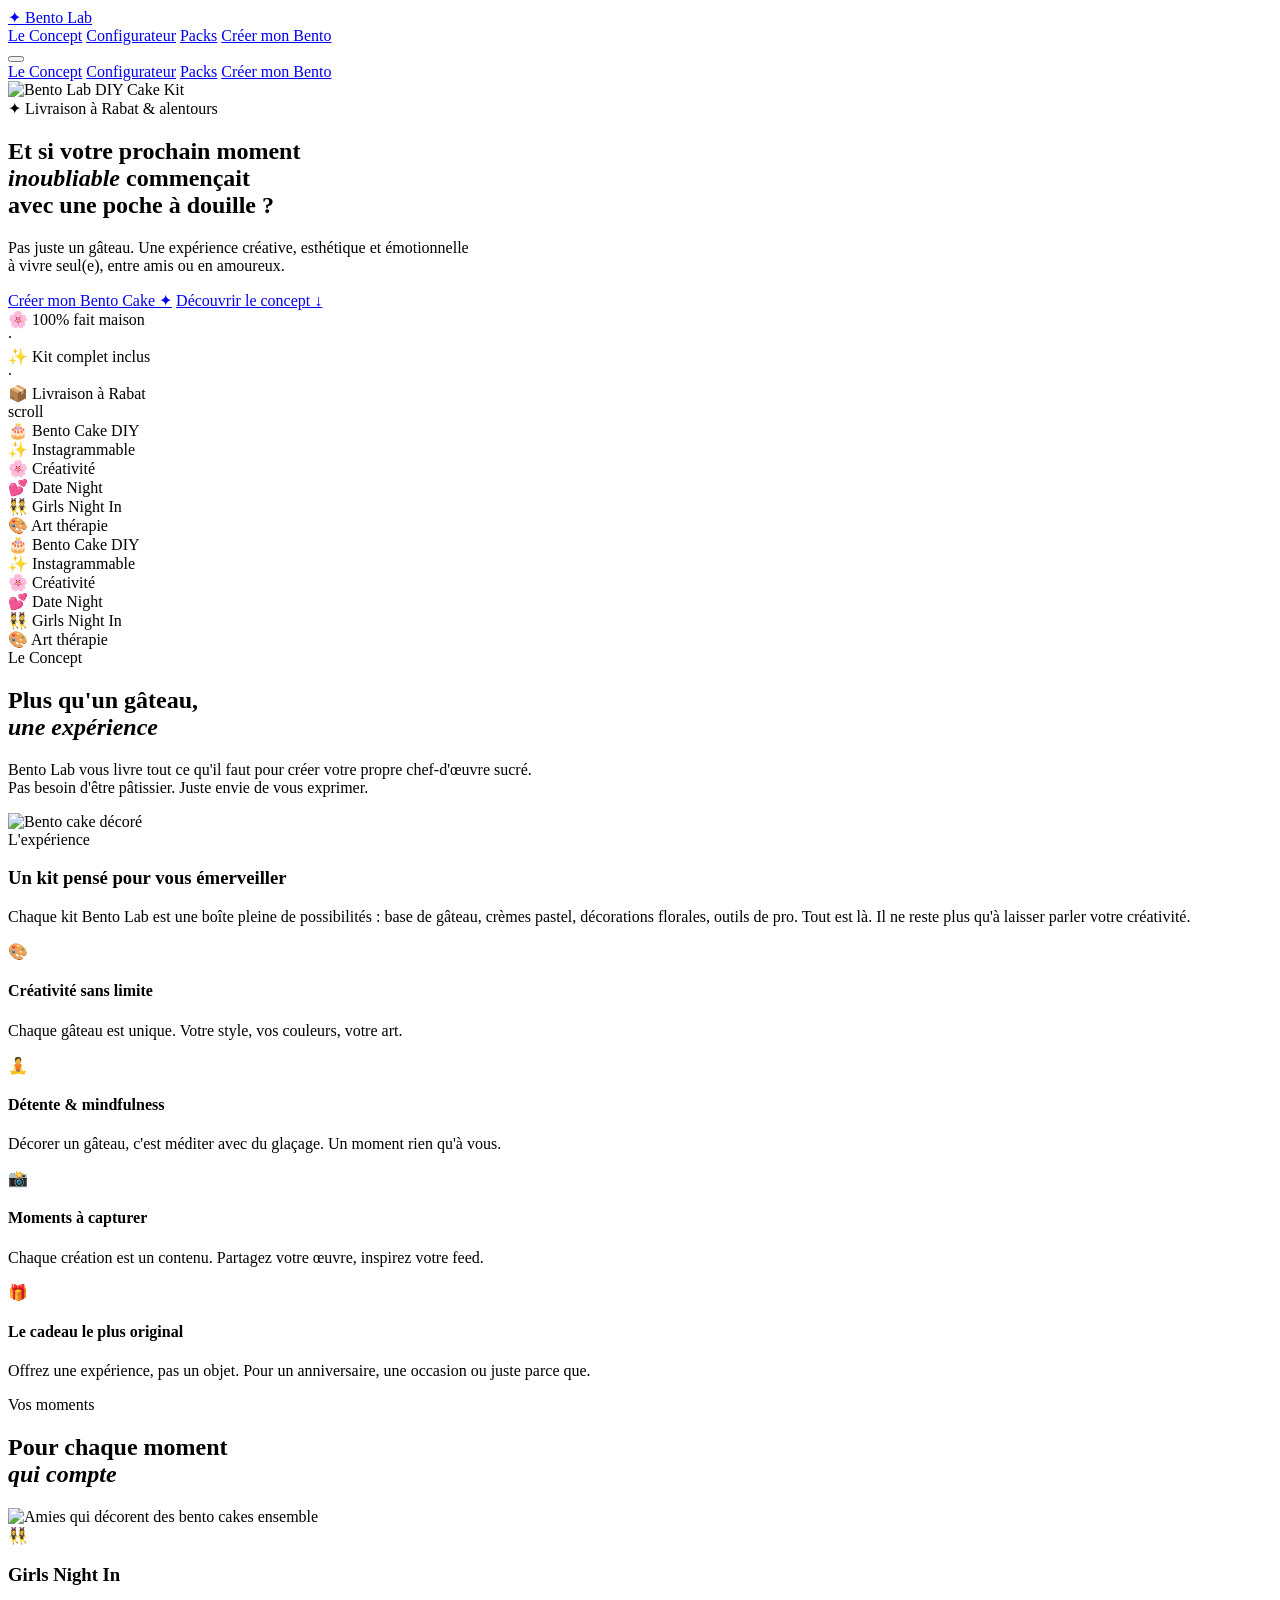
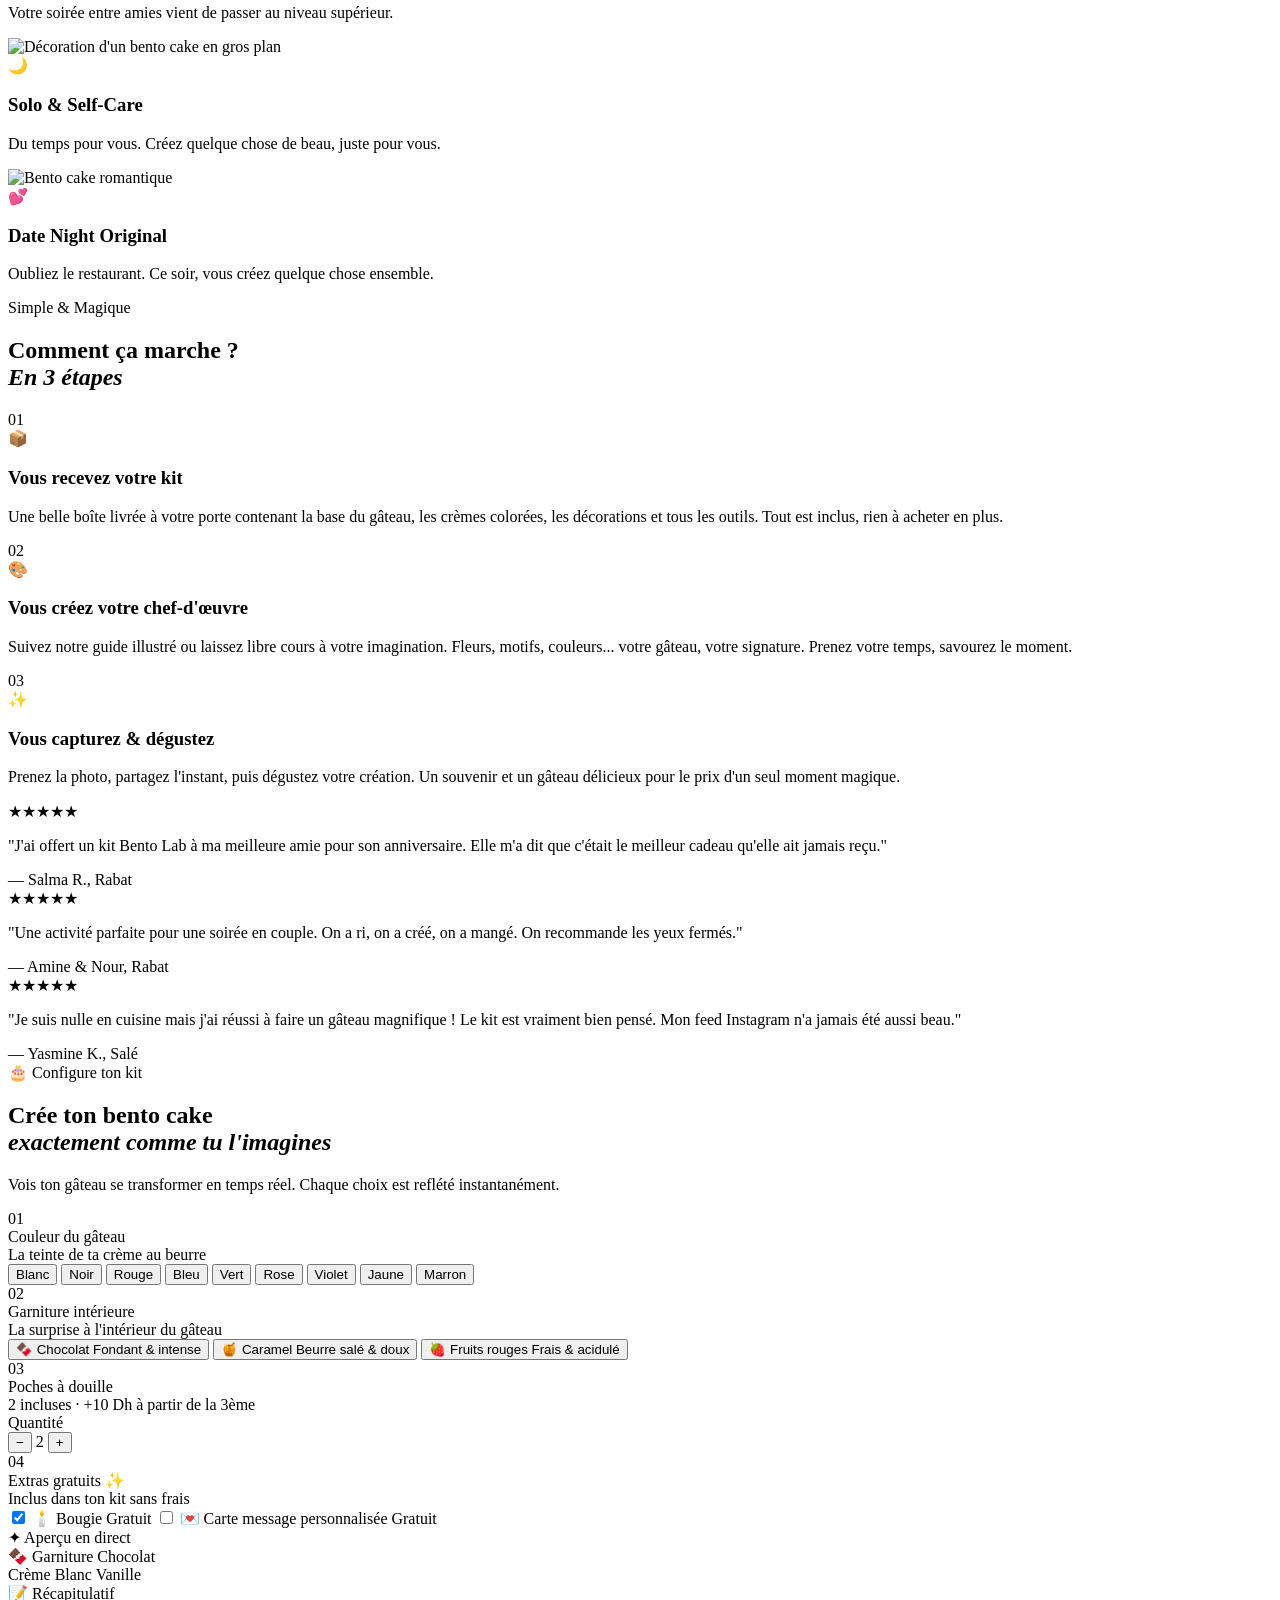
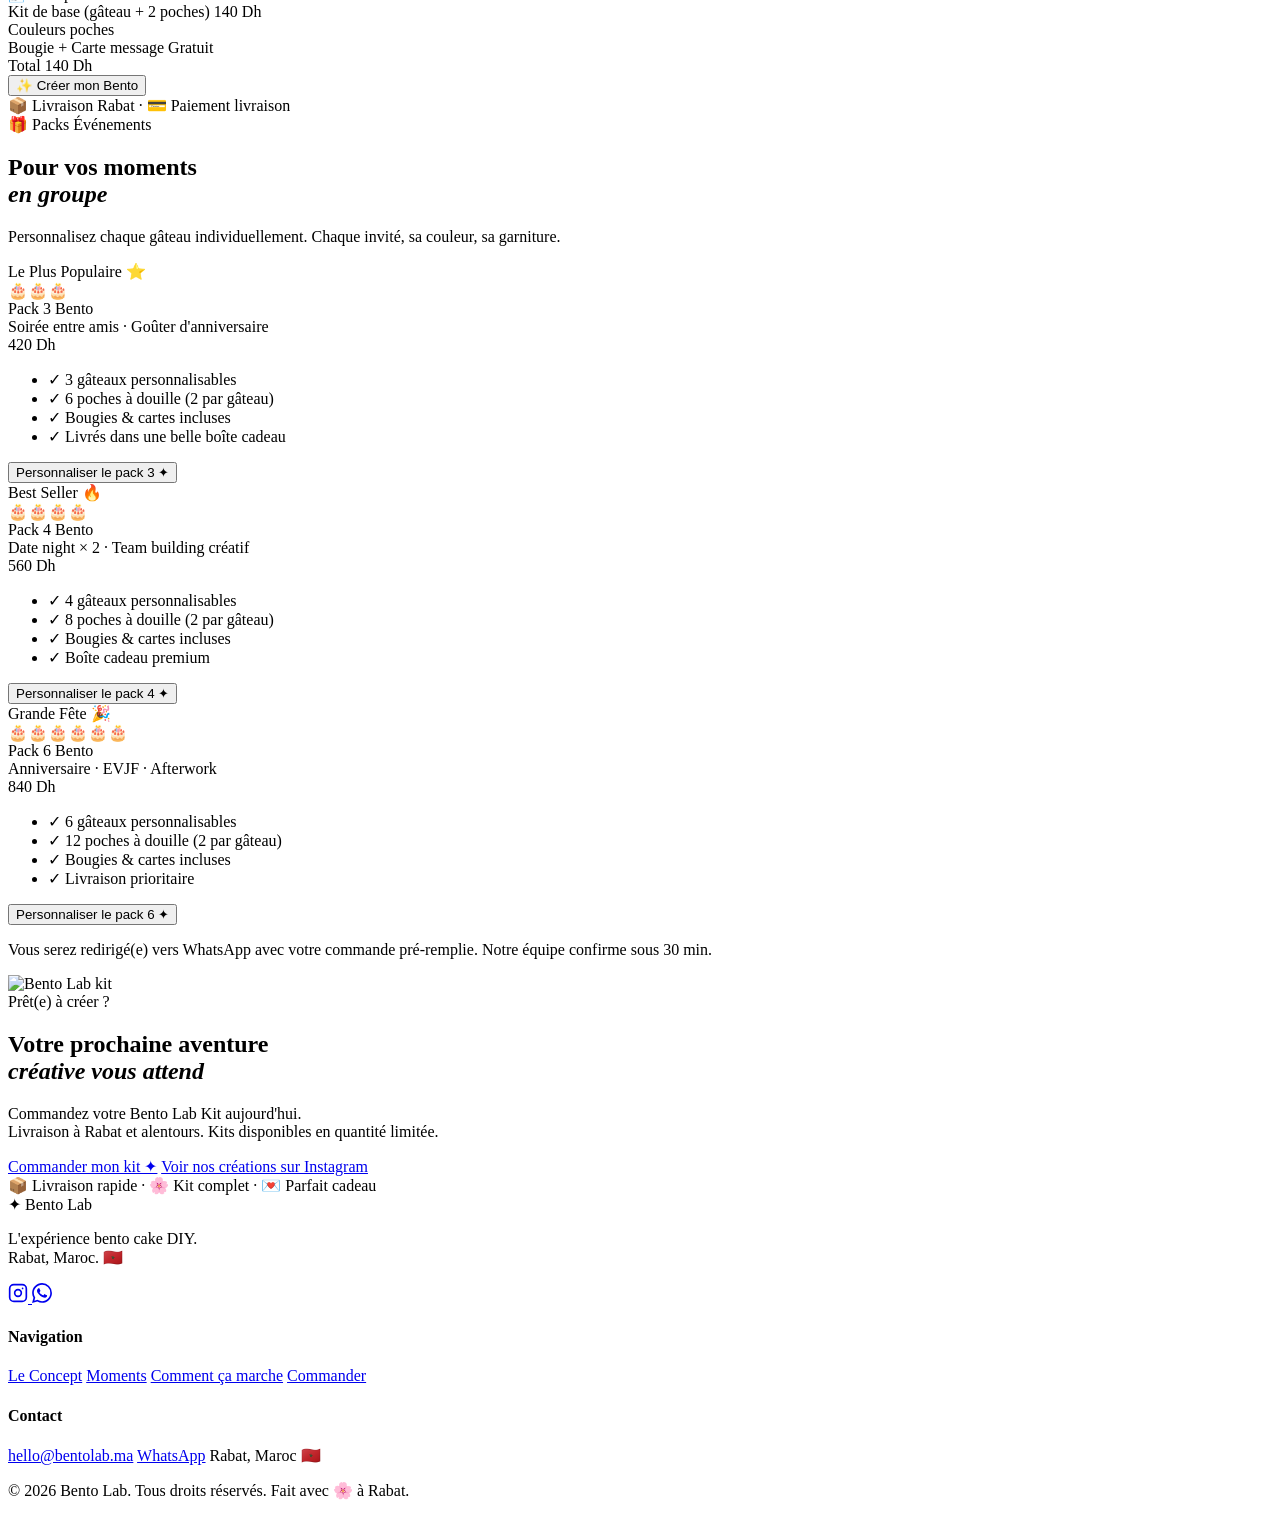
==== index.html @ 12372614 "Rename bentolab.html to index.html" ====
<!DOCTYPE html>
<html lang="fr">

<head>
    <meta charset="UTF-8" />
    <meta name="viewport" content="width=device-width, initial-scale=1.0" />
    <title>Bento Lab – Create Your Own Bento Cake | Rabat, Maroc</title>
    <meta name="description"
        content="Bento Lab propose des kits DIY de bento cakes à décorer soi-même. Une expérience créative, esthétique et fun à partager entre amis ou en couple. Commandez votre kit à Rabat, Maroc." />
    <link rel="preconnect" href="https://fonts.googleapis.com" />
    <link rel="preconnect" href="https://fonts.gstatic.com" crossorigin />
    <link
        href="https://fonts.googleapis.com/css2?family=Cormorant+Garamond:ital,wght@0,300;0,400;0,500;1,300;1,400&family=DM+Sans:wght@300;400;500;600&display=swap"
        rel="stylesheet" />
    <link rel="stylesheet" href="bentolab.css" />
</head>

<body>

    <!-- NAV -->
    <nav class="nav" id="main-nav">
        <div class="nav-inner">
            <a href="#" class="logo" id="nav-logo">
                <span class="logo-icon">✦</span> Bento Lab
            </a>
            <div class="nav-links">
                <a href="#concept" class="nav-link">Le Concept</a>
                <a href="#configurator" class="nav-link">Configurateur</a>
                <a href="#event-packs" class="nav-link">Packs</a>
                <a href="#configurator" class="btn btn-nav" id="nav-cta-btn">Créer mon Bento</a>
            </div>
            <button class="hamburger" id="hamburger-btn" aria-label="Menu">
                <span></span><span></span><span></span>
            </button>
        </div>
        <div class="mobile-menu" id="mobile-menu">
            <a href="#concept" class="mobile-link">Le Concept</a>
            <a href="#configurator" class="mobile-link">Configurateur</a>
            <a href="#event-packs" class="mobile-link">Packs</a>
            <a href="#configurator" class="btn btn-primary mobile-cta">Créer mon Bento</a>
        </div>
    </nav>

    <!-- HERO -->
    <section class="hero" id="hero">
        <div class="hero-bg">
            <img src="images/hero_kit.png" alt="Bento Lab DIY Cake Kit" class="hero-img" />
            <div class="hero-overlay"></div>
        </div>
        <div class="hero-content">
            <div class="hero-badge animate-fade-up">✦ Livraison à Rabat &amp; alentours</div>
            <h1 class="hero-title animate-fade-up delay-1">
                Et si votre prochain moment<br />
                <em>inoubliable</em> commençait<br />
                avec une poche à douille ?
            </h1>
            <p class="hero-sub animate-fade-up delay-2">
                Pas juste un gâteau. Une expérience créative, esthétique et émotionnelle<br class="hide-mobile" />
                à vivre seul(e), entre amis ou en amoureux.
            </p>
            <div class="hero-ctas animate-fade-up delay-3">
                <a href="#configurator" class="btn btn-primary" id="hero-cta-btn">Créer mon Bento Cake ✦</a>
                <a href="#concept" class="btn btn-ghost" id="hero-learn-btn">Découvrir le concept ↓</a>
            </div>
            <div class="hero-trust animate-fade-up delay-4">
                <div class="trust-item"><span class="trust-icon">🌸</span> 100% fait maison</div>
                <div class="trust-sep">·</div>
                <div class="trust-item"><span class="trust-icon">✨</span> Kit complet inclus</div>
                <div class="trust-sep">·</div>
                <div class="trust-item"><span class="trust-icon">📦</span> Livraison à Rabat</div>
            </div>
        </div>
        <div class="hero-scroll">
            <div class="scroll-line"></div>
            <span>scroll</span>
        </div>
    </section>

    <!-- FLOATING PILLS -->
    <div class="pills-section">
        <div class="pills-track">
            <div class="pill">🎂 Bento Cake DIY</div>
            <div class="pill">✨ Instagrammable</div>
            <div class="pill">🌸 Créativité</div>
            <div class="pill">💕 Date Night</div>
            <div class="pill">👯 Girls Night In</div>
            <div class="pill">🎨 Art thérapie</div>
            <div class="pill">🎂 Bento Cake DIY</div>
            <div class="pill">✨ Instagrammable</div>
            <div class="pill">🌸 Créativité</div>
            <div class="pill">💕 Date Night</div>
            <div class="pill">👯 Girls Night In</div>
            <div class="pill">🎨 Art thérapie</div>
        </div>
    </div>

    <!-- CONCEPT SECTION -->
    <section class="concept" id="concept">
        <div class="container">
            <div class="section-label animate-on-scroll">Le Concept</div>
            <h2 class="section-title animate-on-scroll">
                Plus qu'un gâteau,<br /><em>une expérience</em>
            </h2>
            <p class="section-sub animate-on-scroll">
                Bento Lab vous livre tout ce qu'il faut pour créer votre propre chef-d'œuvre sucré.<br />
                Pas besoin d'être pâtissier. Juste envie de vous exprimer.
            </p>

            <div class="concept-grid">
                <div class="concept-card animate-on-scroll" id="concept-card-1">
                    <div class="concept-img-wrap">
                        <img src="images/cake.png" alt="Bento cake décoré" />
                    </div>
                    <div class="concept-card-body">
                        <div class="concept-tag">L'expérience</div>
                        <h3>Un kit pensé pour vous émerveiller</h3>
                        <p>Chaque kit Bento Lab est une boîte pleine de possibilités : base de gâteau, crèmes pastel,
                            décorations florales, outils de pro. Tout est là. Il ne reste plus qu'à laisser parler votre
                            créativité.</p>
                    </div>
                </div>

                <div class="concept-features animate-on-scroll">
                    <div class="feature-item" id="feature-creativity">
                        <div class="feature-icon">🎨</div>
                        <div class="feature-text">
                            <h4>Créativité sans limite</h4>
                            <p>Chaque gâteau est unique. Votre style, vos couleurs, votre art.</p>
                        </div>
                    </div>
                    <div class="feature-item" id="feature-relax">
                        <div class="feature-icon">🧘</div>
                        <div class="feature-text">
                            <h4>Détente & mindfulness</h4>
                            <p>Décorer un gâteau, c'est méditer avec du glaçage. Un moment rien qu'à vous.</p>
                        </div>
                    </div>
                    <div class="feature-item" id="feature-share">
                        <div class="feature-icon">📸</div>
                        <div class="feature-text">
                            <h4>Moments à capturer</h4>
                            <p>Chaque création est un contenu. Partagez votre œuvre, inspirez votre feed.</p>
                        </div>
                    </div>
                    <div class="feature-item" id="feature-gift">
                        <div class="feature-icon">🎁</div>
                        <div class="feature-text">
                            <h4>Le cadeau le plus original</h4>
                            <p>Offrez une expérience, pas un objet. Pour un anniversaire, une occasion ou juste parce
                                que.</p>
                        </div>
                    </div>
                </div>
            </div>
        </div>
    </section>

    <!-- MOMENTS SECTION -->
    <section class="moments" id="moments">
        <div class="container">
            <div class="section-label animate-on-scroll">Vos moments</div>
            <h2 class="section-title animate-on-scroll">
                Pour chaque moment<br /><em>qui compte</em>
            </h2>
        </div>
        <div class="moments-grid">
            <div class="moment-card animate-on-scroll" id="moment-friends">
                <div class="moment-img-wrap">
                    <img src="images/friends.png" alt="Amies qui décorent des bento cakes ensemble" />
                    <div class="moment-overlay"></div>
                </div>
                <div class="moment-caption">
                    <div class="moment-emoji">👯‍♀️</div>
                    <h3>Girls Night In</h3>
                    <p>Votre soirée entre amies vient de passer au niveau supérieur.</p>
                </div>
            </div>

            <div class="moment-card animate-on-scroll" id="moment-solo">
                <div class="moment-img-wrap">
                    <img src="images/hands.png" alt="Décoration d'un bento cake en gros plan" />
                    <div class="moment-overlay"></div>
                </div>
                <div class="moment-caption">
                    <div class="moment-emoji">🌙</div>
                    <h3>Solo & Self-Care</h3>
                    <p>Du temps pour vous. Créez quelque chose de beau, juste pour vous.</p>
                </div>
            </div>

            <div class="moment-card animate-on-scroll" id="moment-date">
                <div class="moment-img-wrap">
                    <img src="images/cake.png" alt="Bento cake romantique" />
                    <div class="moment-overlay"></div>
                </div>
                <div class="moment-caption">
                    <div class="moment-emoji">💕</div>
                    <h3>Date Night Original</h3>
                    <p>Oubliez le restaurant. Ce soir, vous créez quelque chose ensemble.</p>
                </div>
            </div>
        </div>
    </section>

    <!-- HOW IT WORKS -->
    <section class="how-it-works" id="how-it-works">
        <div class="container">
            <div class="section-label animate-on-scroll">Simple & Magique</div>
            <h2 class="section-title animate-on-scroll">
                Comment ça marche ?<br /><em>En 3 étapes</em>
            </h2>

            <div class="steps">
                <div class="step animate-on-scroll" id="step-1">
                    <div class="step-number">01</div>
                    <div class="step-content">
                        <div class="step-icon">📦</div>
                        <h3>Vous recevez votre kit</h3>
                        <p>Une belle boîte livrée à votre porte contenant la base du gâteau, les crèmes colorées, les
                            décorations et tous les outils. Tout est inclus, rien à acheter en plus.</p>
                    </div>
                    <div class="step-connector"></div>
                </div>

                <div class="step animate-on-scroll" id="step-2">
                    <div class="step-number">02</div>
                    <div class="step-content">
                        <div class="step-icon">🎨</div>
                        <h3>Vous créez votre chef-d'œuvre</h3>
                        <p>Suivez notre guide illustré ou laissez libre cours à votre imagination. Fleurs, motifs,
                            couleurs... votre gâteau, votre signature. Prenez votre temps, savourez le moment.</p>
                    </div>
                    <div class="step-connector"></div>
                </div>

                <div class="step animate-on-scroll" id="step-3">
                    <div class="step-number">03</div>
                    <div class="step-content">
                        <div class="step-icon">✨</div>
                        <h3>Vous capturez &amp; dégustez</h3>
                        <p>Prenez la photo, partagez l'instant, puis dégustez votre création. Un souvenir et un gâteau
                            délicieux pour le prix d'un seul moment magique.</p>
                    </div>
                </div>
            </div>
        </div>
    </section>

    <!-- TESTIMONIALS STRIP -->
    <section class="testimonials">
        <div class="container">
            <div class="testi-grid">
                <div class="testi-card animate-on-scroll" id="testi-1">
                    <div class="testi-stars">★★★★★</div>
                    <p>"J'ai offert un kit Bento Lab à ma meilleure amie pour son anniversaire. Elle m'a dit que c'était
                        le meilleur cadeau qu'elle ait jamais reçu."</p>
                    <div class="testi-author">— Salma R., Rabat</div>
                </div>
                <div class="testi-card animate-on-scroll" id="testi-2">
                    <div class="testi-stars">★★★★★</div>
                    <p>"Une activité parfaite pour une soirée en couple. On a ri, on a créé, on a mangé. On recommande
                        les yeux fermés."</p>
                    <div class="testi-author">— Amine &amp; Nour, Rabat</div>
                </div>
                <div class="testi-card animate-on-scroll" id="testi-3">
                    <div class="testi-stars">★★★★★</div>
                    <p>"Je suis nulle en cuisine mais j'ai réussi à faire un gâteau magnifique ! Le kit est vraiment
                        bien pensé. Mon feed Instagram n'a jamais été aussi beau."</p>
                    <div class="testi-author">— Yasmine K., Salé</div>
                </div>
            </div>
        </div>
    </section>


    <!-- ============================================
       CONFIGURATEUR PRINCIPAL
       ============================================ -->
    <section class="configurator" id="configurator">
        <div class="container">
            <div class="section-label animate-on-scroll">🎂 Configure ton kit</div>
            <h2 class="section-title animate-on-scroll">Crée ton bento cake<br /><em>exactement comme tu l'imagines</em>
            </h2>
            <p class="section-sub animate-on-scroll">Vois ton gâteau se transformer en temps réel. Chaque choix est
                reflété instantanément.</p>
        </div>

        <div class="config-wrapper">

            <!-- ── PANEL GAUCHE : Options ── -->
            <div class="config-panel">

                <!-- 01. Couleur du gâteau -->
                <div class="cfg-group" id="cfg-color">
                    <div class="cfg-group-header">
                        <span class="cfg-num">01</span>
                        <div>
                            <div class="cfg-title">Couleur du gâteau</div>
                            <div class="cfg-sub">La teinte de ta crème au beurre</div>
                        </div>
                    </div>
                    <div class="color-palette" id="color-palette">
                        <button class="pal-btn selected" data-color="blanc" id="pal-blanc" title="Blanc Vanille">
                            <span class="pal-dot"
                                style="background:radial-gradient(circle at 35% 35%,#FFFFFF,#FFF8F0,#EDE0D8)"></span>
                            <span class="pal-name">Blanc</span>
                        </button>
                        <button class="pal-btn" data-color="noir" id="pal-noir" title="Noir Velours">
                            <span class="pal-dot"
                                style="background:radial-gradient(circle at 35% 35%,#4A4240,#2C2422,#1A1412)"></span>
                            <span class="pal-name">Noir</span>
                        </button>
                        <button class="pal-btn" data-color="rouge" id="pal-rouge" title="Rouge Velours">
                            <span class="pal-dot"
                                style="background:radial-gradient(circle at 35% 35%,#F07070,#E05555,#C03535)"></span>
                            <span class="pal-name">Rouge</span>
                        </button>
                        <button class="pal-btn" data-color="bleu" id="pal-bleu" title="Bleu Ciel">
                            <span class="pal-dot"
                                style="background:radial-gradient(circle at 35% 35%,#9BBFDD,#7BA7CC,#5A88AA)"></span>
                            <span class="pal-name">Bleu</span>
                        </button>
                        <button class="pal-btn" data-color="vert" id="pal-vert" title="Vert Pistache">
                            <span class="pal-dot"
                                style="background:radial-gradient(circle at 35% 35%,#B8DDB0,#8EBE84,#6A9E60)"></span>
                            <span class="pal-name">Vert</span>
                        </button>
                        <button class="pal-btn" data-color="rose" id="pal-rose" title="Rose Blush">
                            <span class="pal-dot"
                                style="background:radial-gradient(circle at 35% 35%,#FFE0E0,#F9C5C5,#E8A0A0)"></span>
                            <span class="pal-name">Rose</span>
                        </button>
                        <button class="pal-btn" data-color="violet" id="pal-violet" title="Violet Lavande">
                            <span class="pal-dot"
                                style="background:radial-gradient(circle at 35% 35%,#E0D0F5,#C4A8E8,#9E7ED0)"></span>
                            <span class="pal-name">Violet</span>
                        </button>
                        <button class="pal-btn" data-color="jaune" id="pal-jaune" title="Jaune Citron">
                            <span class="pal-dot"
                                style="background:radial-gradient(circle at 35% 35%,#FFE9A0,#F5D870,#D4B840)"></span>
                            <span class="pal-name">Jaune</span>
                        </button>
                        <button class="pal-btn" data-color="marron" id="pal-marron" title="Chocolat Chaud">
                            <span class="pal-dot"
                                style="background:radial-gradient(circle at 35% 35%,#C09070,#8B6347,#6B4830)"></span>
                            <span class="pal-name">Marron</span>
                        </button>
                    </div>
                </div>

                <!-- 02. Garniture -->
                <div class="cfg-group" id="cfg-garnish">
                    <div class="cfg-group-header">
                        <span class="cfg-num">02</span>
                        <div>
                            <div class="cfg-title">Garniture intérieure</div>
                            <div class="cfg-sub">La surprise à l'intérieur du gâteau</div>
                        </div>
                    </div>
                    <div class="garnish-opts">
                        <button class="garnish-opt selected" data-garnish="chocolat" id="garn-chocolat">
                            <span class="garnish-emoji">🍫</span>
                            <span class="garnish-lbl">Chocolat</span>
                            <span class="garnish-desc">Fondant & intense</span>
                        </button>
                        <button class="garnish-opt" data-garnish="caramel" id="garn-caramel">
                            <span class="garnish-emoji">🍯</span>
                            <span class="garnish-lbl">Caramel</span>
                            <span class="garnish-desc">Beurre salé & doux</span>
                        </button>
                        <button class="garnish-opt" data-garnish="fruits" id="garn-fruits">
                            <span class="garnish-emoji">🍓</span>
                            <span class="garnish-lbl">Fruits rouges</span>
                            <span class="garnish-desc">Frais & acidulé</span>
                        </button>
                    </div>
                </div>

                <!-- 03. Poches à douille -->
                <div class="cfg-group" id="cfg-bags">
                    <div class="cfg-group-header">
                        <span class="cfg-num">03</span>
                        <div>
                            <div class="cfg-title">Poches à douille</div>
                            <div class="cfg-sub">2 incluses · +10 Dh à partir de la 3ème</div>
                        </div>
                    </div>

                    <!-- Bag quantity stepper -->
                    <div class="bags-qty-row">
                        <span class="bags-qty-label">Quantité</span>
                        <div class="bags-stepper">
                            <button class="stepper-btn" id="bags-minus" aria-label="Moins">−</button>
                            <span class="bags-count" id="bags-count">2</span>
                            <button class="stepper-btn" id="bags-plus" aria-label="Plus">+</button>
                        </div>
                        <span class="bags-extra-badge" id="bags-extra-badge" style="display:none"></span>
                    </div>

                    <!-- Per-bag color pickers (rendered by JS) -->
                    <div class="per-bag-pickers" id="per-bag-pickers">
                        <!-- Each bag gets its own color row -->
                    </div>

                    <!-- Selected color dots preview -->
                    <div class="bags-selected-dots" id="bags-selected-dots"></div>
                </div>

                <!-- 04. Extras gratuits -->
                <div class="cfg-group" id="cfg-extras">
                    <div class="cfg-group-header">
                        <span class="cfg-num">04</span>
                        <div>
                            <div class="cfg-title">Extras gratuits ✨</div>
                            <div class="cfg-sub">Inclus dans ton kit sans frais</div>
                        </div>
                    </div>
                    <div class="extras-list">
                        <label class="extra-item" id="extra-bougie-label">
                            <input type="checkbox" id="extra-bougie" checked />
                            <span class="extra-check-box"></span>
                            <span class="extra-emoji">🕯️</span>
                            <span class="extra-lbl">Bougie</span>
                            <span class="extra-tag">Gratuit</span>
                        </label>
                        <label class="extra-item" id="extra-carte-label">
                            <input type="checkbox" id="extra-carte" />
                            <span class="extra-check-box"></span>
                            <span class="extra-emoji">💌</span>
                            <span class="extra-lbl">Carte message personnalisée</span>
                            <span class="extra-tag">Gratuit</span>
                        </label>
                    </div>
                </div>

            </div><!-- /config-panel -->

            <!-- ── CENTRE : Aperçu gâteau ── -->
            <div class="config-preview-col">
                <div class="preview-label">✦ Aperçu en direct</div>
                <div class="cake-stage" id="cake-stage">
                    <!-- SVG cake rendered by JS -->
                    <div id="cake-svg-mount"></div>
                    <!-- Piping bags display -->
                    <div class="bags-stage" id="bags-stage">
                        <!-- Bags rendered by JS -->
                    </div>
                </div>
                <div class="garnish-label-tag" id="garnish-label-tag">
                    <span id="garnish-label-text">🍫 Garniture Chocolat</span>
                </div>
                <div class="color-label-tag" id="color-label-tag">
                    <span id="color-label-text">Crème Blanc Vanille</span>
                </div>
            </div>

            <!-- ── DROITE : Récapitulatif ── -->
            <div class="config-summary-col">
                <div class="order-card">
                    <div class="order-card-hd">📝 Récapitulatif</div>
                    <div class="order-lines">
                        <div class="order-line">
                            <span>Kit de base (gâteau + 2 poches)</span>
                            <span class="order-line-price">140 Dh</span>
                        </div>
                        <div class="order-line" id="oline-extra-bags" style="display:none">
                            <span id="oline-extra-bags-lbl">Poches supplémentaires (×0)</span>
                            <span class="order-line-price" id="oline-extra-bags-price">+0 Dh</span>
                        </div>
                        <div class="order-line" id="oline-bag-colors">
                            <span>Couleurs poches</span>
                            <span class="order-line-price" style="display:flex;gap:4px;align-items:center"
                                id="oline-bag-colors-dots"></span>
                        </div>
                        <div class="order-line order-line-free">
                            <span>Bougie + Carte message</span>
                            <span class="order-line-price free-tag">Gratuit</span>
                        </div>
                    </div>
                    <div class="order-divider"></div>
                    <div class="order-total-row">
                        <span class="order-total-lbl">Total</span>
                        <span class="order-total-price" id="total-price">140 Dh</span>
                    </div>
                    <button class="btn-create" id="btn-create-single">
                        ✨ Créer mon Bento
                    </button>
                    <div class="order-trust-row">
                        <span>📦 Livraison Rabat</span>
                        <span>·</span>
                        <span>💳 Paiement livraison</span>
                    </div>
                </div>
            </div>

        </div><!-- /config-wrapper -->
    </section>

    <!-- ============================================
       PACKS ÉVÉNEMENTS
       ============================================ -->
    <section class="event-packs" id="event-packs">
        <div class="container">
            <div class="section-label animate-on-scroll">🎁 Packs Événements</div>
            <h2 class="section-title animate-on-scroll">Pour vos moments<br /><em>en groupe</em></h2>
            <p class="section-sub animate-on-scroll">
                Personnalisez chaque gâteau individuellement. Chaque invité, sa couleur, sa garniture.
            </p>
            <div class="packs-grid">

                <!-- Pack 3 -->
                <div class="pack-card animate-on-scroll" id="pack-3">
                    <div class="pack-badge">Le Plus Populaire ⭐</div>
                    <div class="pack-icon-row">🎂🎂🎂</div>
                    <div class="pack-name">Pack 3 Bento</div>
                    <div class="pack-occasion">Soirée entre amis · Goûter d'anniversaire</div>
                    <div class="pack-price">420 Dh</div>
                    <ul class="pack-features">
                        <li>✓ 3 gâteaux personnalisables</li>
                        <li>✓ 6 poches à douille (2 par gâteau)</li>
                        <li>✓ Bougies &amp; cartes incluses</li>
                        <li>✓ Livrés dans une belle boîte cadeau</li>
                    </ul>
                    <button class="btn-pack" data-pack="3" id="btn-pack-3">Personnaliser le pack 3 ✦</button>
                </div>

                <!-- Pack 4 -->
                <div class="pack-card pack-card-featured animate-on-scroll" id="pack-4">
                    <div class="pack-badge pack-badge-main">Best Seller 🔥</div>
                    <div class="pack-icon-row">🎂🎂🎂🎂</div>
                    <div class="pack-name">Pack 4 Bento</div>
                    <div class="pack-occasion">Date night × 2 · Team building créatif</div>
                    <div class="pack-price">560 Dh</div>
                    <ul class="pack-features">
                        <li>✓ 4 gâteaux personnalisables</li>
                        <li>✓ 8 poches à douille (2 par gâteau)</li>
                        <li>✓ Bougies &amp; cartes incluses</li>
                        <li>✓ Boîte cadeau premium</li>
                    </ul>
                    <button class="btn-pack btn-pack-main" data-pack="4" id="btn-pack-4">Personnaliser le pack 4
                        ✦</button>
                </div>

                <!-- Pack 6 -->
                <div class="pack-card animate-on-scroll" id="pack-6">
                    <div class="pack-badge">Grande Fête 🎉</div>
                    <div class="pack-icon-row">🎂🎂🎂🎂🎂🎂</div>
                    <div class="pack-name">Pack 6 Bento</div>
                    <div class="pack-occasion">Anniversaire · EVJF · Afterwork</div>
                    <div class="pack-price">840 Dh</div>
                    <ul class="pack-features">
                        <li>✓ 6 gâteaux personnalisables</li>
                        <li>✓ 12 poches à douille (2 par gâteau)</li>
                        <li>✓ Bougies &amp; cartes incluses</li>
                        <li>✓ Livraison prioritaire</li>
                    </ul>
                    <button class="btn-pack" data-pack="6" id="btn-pack-6">Personnaliser le pack 6 ✦</button>
                </div>

            </div>
        </div>
    </section>

    <!-- ============================================
       PACK BUILDER (Modal overlay pour les packs)
       ============================================ -->
    <div class="pack-modal" id="pack-modal" style="display:none">
        <div class="pack-modal-inner">
            <button class="pack-modal-close" id="pack-modal-close" aria-label="Fermer">✕</button>
            <div class="pack-modal-title" id="pack-modal-title">Personnalise ton Pack 3 Bento</div>
            <div class="pack-cakes-grid" id="pack-cakes-grid">
                <!-- Rendered by JS -->
            </div>
            <div class="pack-total-row">
                <span class="pack-total-lbl">Total pack :</span>
                <span class="pack-total-price" id="pack-total-price">420 Dh</span>
            </div>
            <button class="btn-create" id="btn-pack-order">✨ Commander ce pack</button>
        </div>
    </div>

    <!-- ============================================
       CHECKOUT OVERLAY
       ============================================ -->
    <div class="checkout-overlay" id="checkout-overlay" style="display:none">
        <div class="checkout-inner">
            <button class="checkout-close" id="checkout-close" aria-label="Fermer">✕ Retour</button>

            <div class="checkout-layout">

                <!-- ORDER SUMMARY -->
                <div class="checkout-summary">
                    <div class="checkout-summary-title">🎂 Votre commande</div>
                    <div id="checkout-order-display">
                        <!-- Rendered by JS -->
                    </div>
                </div>

                <!-- FORM -->
                <div class="checkout-form-col">
                    <div class="checkout-form-title">📋 Vos coordonnées</div>
                    <form id="checkout-form" class="checkout-form" novalidate>
                        <div class="form-row">
                            <label for="f-name">Nom complet *</label>
                            <input type="text" id="f-name" placeholder="Ex: Salma Benali" required />
                        </div>
                        <div class="form-row">
                            <label for="f-phone">Téléphone *</label>
                            <input type="tel" id="f-phone" placeholder="+212 6XX XXX XXX" required />
                        </div>
                        <div class="form-row">
                            <label for="f-address">Adresse complète *</label>
                            <textarea id="f-address" rows="2" placeholder="Numéro, rue, quartier..."
                                required></textarea>
                        </div>
                        <div class="form-row">
                            <label for="f-city">Ville *</label>
                            <select id="f-city" required>
                                <option value="">Choisir votre ville...</option>
                                <option value="Rabat">Rabat</option>
                                <option value="Salé">Salé</option>
                                <option value="Témara">Témara</option>
                                <option value="Autre">Autre</option>
                            </select>
                        </div>
                        <div class="form-row">
                            <label for="f-notes">Message / Notes (optionnel)</label>
                            <textarea id="f-notes" rows="2"
                                placeholder="Instructions de livraison, dédicace..."></textarea>
                        </div>

                        <div class="payment-section">
                            <div class="payment-title">💳 Mode de paiement</div>
                            <label class="payment-opt selected-payment">
                                <input type="radio" name="payment" value="livraison" checked />
                                <span class="payment-opt-box">
                                    <span class="payment-opt-icon">🚚</span>
                                    <span>
                                        <strong>Paiement à la livraison</strong>
                                        <small>Disponible à Rabat, Salé, Témara</small>
                                    </span>
                                </span>
                            </label>
                            <label class="payment-opt">
                                <input type="radio" name="payment" value="carte" />
                                <span class="payment-opt-box">
                                    <span class="payment-opt-icon">💳</span>
                                    <span>
                                        <strong>Carte bancaire</strong>
                                        <small>Bientôt disponible</small>
                                    </span>
                                </span>
                            </label>
                        </div>

                        <div class="checkout-total-bar">
                            <span>Total à payer</span>
                            <span class="checkout-final-price" id="checkout-final-price">140 Dh</span>
                        </div>

                        <button type="button" class="btn-submit-order" id="btn-submit-order" onclick="submitOrder()">
                            ✅ Confirmer ma commande
                        </button>
                        <p class="checkout-note">Votre commande est enregistrée directement sur notre système.
                            Confirmation immédiate.</p>
                    </form>

                    <!-- ── CONFIRMATION SCREEN ── -->
                    <div id="order-confirmation"
                        style="display:none; flex-direction:column; align-items:center; gap:24px; text-align:center; padding:20px 0;">
                        <canvas id="confetti-canvas"
                            style="display:none;position:absolute;inset:0;width:100%;height:100%;pointer-events:none;z-index:10;"></canvas>
                        <div style="font-size:4rem; animation: popIn 0.5s cubic-bezier(0.175,0.885,0.32,1.275) both;">🎉
                        </div>
                        <div style="font-family:var(--font-display);font-size:2rem;font-weight:400;color:var(--dark);">
                            Commande confirmée !</div>
                        <div id="conf-cake-preview"
                            style="width:120px;height:120px;margin:0 auto;filter:drop-shadow(0 8px 20px rgba(0,0,0,0.18));">
                        </div>
                        <div
                            style="background:var(--cream);border:1px solid var(--border);border-radius:var(--radius-md);padding:20px 28px;width:100%;max-width:340px;">
                            <div
                                style="font-size:0.75rem;color:var(--mid);font-weight:600;text-transform:uppercase;letter-spacing:0.1em;margin-bottom:8px;">
                                Numéro de commande</div>
                            <div id="conf-order-number"
                                style="font-family:var(--font-display);font-size:2rem;font-weight:500;color:var(--dark);margin-bottom:16px;">
                            </div>
                            <div style="font-size:0.88rem;color:var(--dark-soft);margin-bottom:4px;">Bonjour <strong
                                    id="conf-name"></strong> ! 👋</div>
                            <div style="font-size:0.82rem;color:var(--light-text);">Votre commande de <strong
                                    id="conf-total"></strong> a bien été reçue.</div>
                        </div>
                        <div
                            style="background:var(--green-light,#E8F5EE);border:1px solid #B8DDC8;border-radius:12px;padding:16px 20px;width:100%;max-width:340px;font-size:0.85rem;color:#2E7D52;line-height:1.6;">
                            📦 Votre commande est en cours de préparation.<br />
                            Nous vous contacterons très prochainement pour confirmer la livraison.
                        </div>
                        <button type="button" class="checkout-close-btn" onclick="closeCheckout()"
                            style="padding:12px 28px;background:var(--cream);border:1.5px solid var(--border);border-radius:100px;font-family:var(--font-body);font-size:0.88rem;cursor:pointer;transition:all 0.2s;">
                            ← Retour à la boutique
                        </button>
                    </div>
                </div>
            </div>
        </div>
    </div>
    <p class="checkout-note">Vous serez redirigé(e) vers WhatsApp avec votre commande pré-remplie. Notre équipe confirme
        sous 30 min.</p>
    </form>
    </div>
    </div>
    </div>
    </div>



    <!-- FINAL CTA -->
    <section class="cta-section" id="order">
        <div class="cta-bg">
            <img src="images/hero_kit.png" alt="Bento Lab kit" class="cta-bg-img" />
            <div class="cta-overlay"></div>
        </div>
        <div class="container">
            <div class="cta-content animate-on-scroll">
                <div class="section-label light">Prêt(e) à créer ?</div>
                <h2 class="cta-title">
                    Votre prochaine aventure<br /><em>créative vous attend</em>
                </h2>
                <p class="cta-sub">
                    Commandez votre Bento Lab Kit aujourd'hui.<br />
                    Livraison à Rabat et alentours. Kits disponibles en quantité limitée.
                </p>
                <div class="cta-actions">
                    <a href="#" class="btn btn-primary btn-large" id="order-cta-btn">Commander mon kit ✦</a>
                    <a href="https://instagram.com" target="_blank" class="btn btn-outline" id="insta-btn">Voir nos
                        créations sur Instagram</a>
                </div>
                <div class="cta-detail">
                    <span>📦 Livraison rapide</span>
                    <span>·</span>
                    <span>🌸 Kit complet</span>
                    <span>·</span>
                    <span>💌 Parfait cadeau</span>
                </div>
            </div>
        </div>
    </section>

    <!-- FOOTER -->
    <footer class="footer">
        <div class="container">
            <div class="footer-inner">
                <div class="footer-brand">
                    <div class="footer-logo">✦ Bento Lab</div>
                    <p>L'expérience bento cake DIY.<br />Rabat, Maroc. 🇲🇦</p>
                    <div class="footer-social">
                        <a href="https://instagram.com" target="_blank" class="social-link" id="footer-insta"
                            aria-label="Instagram">
                            <svg width="20" height="20" viewBox="0 0 24 24" fill="none" stroke="currentColor"
                                stroke-width="2">
                                <rect x="2" y="2" width="20" height="20" rx="5" />
                                <circle cx="12" cy="12" r="4" />
                                <circle cx="17.5" cy="6.5" r="1" fill="currentColor" stroke="none" />
                            </svg>
                        </a>
                        <a href="https://wa.me/212600000000" target="_blank" class="social-link" id="footer-whatsapp"
                            aria-label="WhatsApp">
                            <svg width="20" height="20" viewBox="0 0 24 24" fill="currentColor">
                                <path
                                    d="M17.472 14.382c-.297-.149-1.758-.867-2.03-.967-.273-.099-.471-.148-.67.15-.197.297-.767.966-.94 1.164-.173.199-.347.223-.644.075-.297-.15-1.255-.463-2.39-1.475-.883-.788-1.48-1.761-1.653-2.059-.173-.297-.018-.458.13-.606.134-.133.298-.347.446-.52.149-.174.198-.298.298-.497.099-.198.05-.371-.025-.52-.075-.149-.669-1.612-.916-2.207-.242-.579-.487-.5-.669-.51-.173-.008-.371-.01-.57-.01-.198 0-.52.074-.792.372-.272.297-1.04 1.016-1.04 2.479 0 1.462 1.065 2.875 1.213 3.074.149.198 2.096 3.2 5.077 4.487.709.306 1.262.489 1.694.625.712.227 1.36.195 1.871.118.571-.085 1.758-.719 2.006-1.413.248-.694.248-1.289.173-1.413-.074-.124-.272-.198-.57-.347m-5.421 7.403h-.004a9.87 9.87 0 01-5.031-1.378l-.361-.214-3.741.982.998-3.648-.235-.374a9.86 9.86 0 01-1.51-5.26c.001-5.45 4.436-9.884 9.888-9.884 2.64 0 5.122 1.03 6.988 2.898a9.825 9.825 0 012.893 6.994c-.003 5.45-4.437 9.884-9.885 9.884m8.413-18.297A11.815 11.815 0 0012.05 0C5.495 0 .16 5.335.157 11.892c0 2.096.547 4.142 1.588 5.945L.057 24l6.305-1.654a11.882 11.882 0 005.683 1.448h.005c6.554 0 11.89-5.335 11.893-11.893a11.821 11.821 0 00-3.48-8.413z" />
                            </svg>
                        </a>
                    </div>
                </div>
                <div class="footer-links-col">
                    <h4>Navigation</h4>
                    <a href="#concept">Le Concept</a>
                    <a href="#moments">Moments</a>
                    <a href="#how-it-works">Comment ça marche</a>
                    <a href="#order">Commander</a>
                </div>
                <div class="footer-links-col">
                    <h4>Contact</h4>
                    <a href="mailto:hello@bentolab.ma">hello@bentolab.ma</a>
                    <a href="https://wa.me/212600000000">WhatsApp</a>
                    <span>Rabat, Maroc 🇲🇦</span>
                </div>
            </div>
            <div class="footer-bottom">
                <p>© 2026 Bento Lab. Tous droits réservés. Fait avec 🌸 à Rabat.</p>
            </div>
        </div>
    </footer>

    <script src="script.js"></script>
</body>

</html>
---- bentolab.css ----
<!DOCTYPE html>
<html lang="fr">

<head>
    <meta charset="UTF-8" />
    <meta name="viewport" content="width=device-width, initial-scale=1.0" />
    <title>Bento Lab – Create Your Own Bento Cake | Rabat, Maroc</title>
    <meta name="description"
        content="Bento Lab propose des kits DIY de bento cakes à décorer soi-même. Une expérience créative, esthétique et fun à partager entre amis ou en couple. Commandez votre kit à Rabat, Maroc." />
    <link rel="preconnect" href="https://fonts.googleapis.com" />
    <link rel="preconnect" href="https://fonts.gstatic.com" crossorigin />
    <link
        href="https://fonts.googleapis.com/css2?family=Cormorant+Garamond:ital,wght@0,300;0,400;0,500;1,300;1,400&family=DM+Sans:wght@300;400;500;600&display=swap"
        rel="stylesheet" />
    <link rel="stylesheet" href="style.css" />
</head>

<body>

    <!-- NAV -->
    <nav class="nav" id="main-nav">
        <div class="nav-inner">
            <a href="#" class="logo" id="nav-logo">
                <span class="logo-icon">✦</span> Bento Lab
            </a>
            <div class="nav-links">
                <a href="#concept" class="nav-link">Le Concept</a>
                <a href="#configurator" class="nav-link">Configurateur</a>
                <a href="#event-packs" class="nav-link">Packs</a>
                <a href="#configurator" class="btn btn-nav" id="nav-cta-btn">Créer mon Bento</a>
            </div>
            <button class="hamburger" id="hamburger-btn" aria-label="Menu">
                <span></span><span></span><span></span>
            </button>
        </div>
        <div class="mobile-menu" id="mobile-menu">
            <a href="#concept" class="mobile-link">Le Concept</a>
            <a href="#configurator" class="mobile-link">Configurateur</a>
            <a href="#event-packs" class="mobile-link">Packs</a>
            <a href="#configurator" class="btn btn-primary mobile-cta">Créer mon Bento</a>
        </div>
    </nav>

    <!-- HERO -->
    <section class="hero" id="hero">
        <div class="hero-bg">
            <img src="images/hero_kit.png" alt="Bento Lab DIY Cake Kit" class="hero-img" />
            <div class="hero-overlay"></div>
        </div>
        <div class="hero-content">
            <div class="hero-badge animate-fade-up">✦ Livraison à Rabat &amp; alentours</div>
            <h1 class="hero-title animate-fade-up delay-1">
                Et si votre prochain moment<br />
                <em>inoubliable</em> commençait<br />
                avec une poche à douille ?
            </h1>
            <p class="hero-sub animate-fade-up delay-2">
                Pas juste un gâteau. Une expérience créative, esthétique et émotionnelle<br class="hide-mobile" />
                à vivre seul(e), entre amis ou en amoureux.
            </p>
            <div class="hero-ctas animate-fade-up delay-3">
                <a href="#configurator" class="btn btn-primary" id="hero-cta-btn">Créer mon Bento Cake ✦</a>
                <a href="#concept" class="btn btn-ghost" id="hero-learn-btn">Découvrir le concept ↓</a>
            </div>
            <div class="hero-trust animate-fade-up delay-4">
                <div class="trust-item"><span class="trust-icon">🌸</span> 100% fait maison</div>
                <div class="trust-sep">·</div>
                <div class="trust-item"><span class="trust-icon">✨</span> Kit complet inclus</div>
                <div class="trust-sep">·</div>
                <div class="trust-item"><span class="trust-icon">📦</span> Livraison à Rabat</div>
            </div>
        </div>
        <div class="hero-scroll">
            <div class="scroll-line"></div>
            <span>scroll</span>
        </div>
    </section>

    <!-- FLOATING PILLS -->
    <div class="pills-section">
        <div class="pills-track">
            <div class="pill">🎂 Bento Cake DIY</div>
            <div class="pill">✨ Instagrammable</div>
            <div class="pill">🌸 Créativité</div>
            <div class="pill">💕 Date Night</div>
            <div class="pill">👯 Girls Night In</div>
            <div class="pill">🎨 Art thérapie</div>
            <div class="pill">🎂 Bento Cake DIY</div>
            <div class="pill">✨ Instagrammable</div>
            <div class="pill">🌸 Créativité</div>
            <div class="pill">💕 Date Night</div>
            <div class="pill">👯 Girls Night In</div>
            <div class="pill">🎨 Art thérapie</div>
        </div>
    </div>

    <!-- CONCEPT SECTION -->
    <section class="concept" id="concept">
        <div class="container">
            <div class="section-label animate-on-scroll">Le Concept</div>
            <h2 class="section-title animate-on-scroll">
                Plus qu'un gâteau,<br /><em>une expérience</em>
            </h2>
            <p class="section-sub animate-on-scroll">
                Bento Lab vous livre tout ce qu'il faut pour créer votre propre chef-d'œuvre sucré.<br />
                Pas besoin d'être pâtissier. Juste envie de vous exprimer.
            </p>

            <div class="concept-grid">
                <div class="concept-card animate-on-scroll" id="concept-card-1">
                    <div class="concept-img-wrap">
                        <img src="images/cake.png" alt="Bento cake décoré" />
                    </div>
                    <div class="concept-card-body">
                        <div class="concept-tag">L'expérience</div>
                        <h3>Un kit pensé pour vous émerveiller</h3>
                        <p>Chaque kit Bento Lab est une boîte pleine de possibilités : base de gâteau, crèmes pastel,
                            décorations florales, outils de pro. Tout est là. Il ne reste plus qu'à laisser parler votre
                            créativité.</p>
                    </div>
                </div>

                <div class="concept-features animate-on-scroll">
                    <div class="feature-item" id="feature-creativity">
                        <div class="feature-icon">🎨</div>
                        <div class="feature-text">
                            <h4>Créativité sans limite</h4>
                            <p>Chaque gâteau est unique. Votre style, vos couleurs, votre art.</p>
                        </div>
                    </div>
                    <div class="feature-item" id="feature-relax">
                        <div class="feature-icon">🧘</div>
                        <div class="feature-text">
                            <h4>Détente & mindfulness</h4>
                            <p>Décorer un gâteau, c'est méditer avec du glaçage. Un moment rien qu'à vous.</p>
                        </div>
                    </div>
                    <div class="feature-item" id="feature-share">
                        <div class="feature-icon">📸</div>
                        <div class="feature-text">
                            <h4>Moments à capturer</h4>
                            <p>Chaque création est un contenu. Partagez votre œuvre, inspirez votre feed.</p>
                        </div>
                    </div>
                    <div class="feature-item" id="feature-gift">
                        <div class="feature-icon">🎁</div>
                        <div class="feature-text">
                            <h4>Le cadeau le plus original</h4>
                            <p>Offrez une expérience, pas un objet. Pour un anniversaire, une occasion ou juste parce
                                que.</p>
                        </div>
                    </div>
                </div>
            </div>
        </div>
    </section>

    <!-- MOMENTS SECTION -->
    <section class="moments" id="moments">
        <div class="container">
            <div class="section-label animate-on-scroll">Vos moments</div>
            <h2 class="section-title animate-on-scroll">
                Pour chaque moment<br /><em>qui compte</em>
            </h2>
        </div>
        <div class="moments-grid">
            <div class="moment-card animate-on-scroll" id="moment-friends">
                <div class="moment-img-wrap">
                    <img src="images/friends.png" alt="Amies qui décorent des bento cakes ensemble" />
                    <div class="moment-overlay"></div>
                </div>
                <div class="moment-caption">
                    <div class="moment-emoji">👯‍♀️</div>
                    <h3>Girls Night In</h3>
                    <p>Votre soirée entre amies vient de passer au niveau supérieur.</p>
                </div>
            </div>

            <div class="moment-card animate-on-scroll" id="moment-solo">
                <div class="moment-img-wrap">
                    <img src="images/hands.png" alt="Décoration d'un bento cake en gros plan" />
                    <div class="moment-overlay"></div>
                </div>
                <div class="moment-caption">
                    <div class="moment-emoji">🌙</div>
                    <h3>Solo & Self-Care</h3>
                    <p>Du temps pour vous. Créez quelque chose de beau, juste pour vous.</p>
                </div>
            </div>

            <div class="moment-card animate-on-scroll" id="moment-date">
                <div class="moment-img-wrap">
                    <img src="images/cake.png" alt="Bento cake romantique" />
                    <div class="moment-overlay"></div>
                </div>
                <div class="moment-caption">
                    <div class="moment-emoji">💕</div>
                    <h3>Date Night Original</h3>
                    <p>Oubliez le restaurant. Ce soir, vous créez quelque chose ensemble.</p>
                </div>
            </div>
        </div>
    </section>

    <!-- HOW IT WORKS -->
    <section class="how-it-works" id="how-it-works">
        <div class="container">
            <div class="section-label animate-on-scroll">Simple & Magique</div>
            <h2 class="section-title animate-on-scroll">
                Comment ça marche ?<br /><em>En 3 étapes</em>
            </h2>

            <div class="steps">
                <div class="step animate-on-scroll" id="step-1">
                    <div class="step-number">01</div>
                    <div class="step-content">
                        <div class="step-icon">📦</div>
                        <h3>Vous recevez votre kit</h3>
                        <p>Une belle boîte livrée à votre porte contenant la base du gâteau, les crèmes colorées, les
                            décorations et tous les outils. Tout est inclus, rien à acheter en plus.</p>
                    </div>
                    <div class="step-connector"></div>
                </div>

                <div class="step animate-on-scroll" id="step-2">
                    <div class="step-number">02</div>
                    <div class="step-content">
                        <div class="step-icon">🎨</div>
                        <h3>Vous créez votre chef-d'œuvre</h3>
                        <p>Suivez notre guide illustré ou laissez libre cours à votre imagination. Fleurs, motifs,
                            couleurs... votre gâteau, votre signature. Prenez votre temps, savourez le moment.</p>
                    </div>
                    <div class="step-connector"></div>
                </div>

                <div class="step animate-on-scroll" id="step-3">
                    <div class="step-number">03</div>
                    <div class="step-content">
                        <div class="step-icon">✨</div>
                        <h3>Vous capturez &amp; dégustez</h3>
                        <p>Prenez la photo, partagez l'instant, puis dégustez votre création. Un souvenir et un gâteau
                            délicieux pour le prix d'un seul moment magique.</p>
                    </div>
                </div>
            </div>
        </div>
    </section>

    <!-- TESTIMONIALS STRIP -->
    <section class="testimonials">
        <div class="container">
            <div class="testi-grid">
                <div class="testi-card animate-on-scroll" id="testi-1">
                    <div class="testi-stars">★★★★★</div>
                    <p>"J'ai offert un kit Bento Lab à ma meilleure amie pour son anniversaire. Elle m'a dit que c'était
                        le meilleur cadeau qu'elle ait jamais reçu."</p>
                    <div class="testi-author">— Salma R., Rabat</div>
                </div>
                <div class="testi-card animate-on-scroll" id="testi-2">
                    <div class="testi-stars">★★★★★</div>
                    <p>"Une activité parfaite pour une soirée en couple. On a ri, on a créé, on a mangé. On recommande
                        les yeux fermés."</p>
                    <div class="testi-author">— Amine &amp; Nour, Rabat</div>
                </div>
                <div class="testi-card animate-on-scroll" id="testi-3">
                    <div class="testi-stars">★★★★★</div>
                    <p>"Je suis nulle en cuisine mais j'ai réussi à faire un gâteau magnifique ! Le kit est vraiment
                        bien pensé. Mon feed Instagram n'a jamais été aussi beau."</p>
                    <div class="testi-author">— Yasmine K., Salé</div>
                </div>
            </div>
        </div>
    </section>


    <!-- ============================================
       CONFIGURATEUR PRINCIPAL
       ============================================ -->
    <section class="configurator" id="configurator">
        <div class="container">
            <div class="section-label animate-on-scroll">🎂 Configure ton kit</div>
            <h2 class="section-title animate-on-scroll">Crée ton bento cake<br /><em>exactement comme tu l'imagines</em>
            </h2>
            <p class="section-sub animate-on-scroll">Vois ton gâteau se transformer en temps réel. Chaque choix est
                reflété instantanément.</p>
        </div>

        <div class="config-wrapper">

            <!-- ── PANEL GAUCHE : Options ── -->
            <div class="config-panel">

                <!-- 01. Couleur du gâteau -->
                <div class="cfg-group" id="cfg-color">
                    <div class="cfg-group-header">
                        <span class="cfg-num">01</span>
                        <div>
                            <div class="cfg-title">Couleur du gâteau</div>
                            <div class="cfg-sub">La teinte de ta crème au beurre</div>
                        </div>
                    </div>
                    <div class="color-palette" id="color-palette">
                        <button class="pal-btn selected" data-color="blanc" id="pal-blanc" title="Blanc Vanille">
                            <span class="pal-dot"
                                style="background:radial-gradient(circle at 35% 35%,#FFFFFF,#FFF8F0,#EDE0D8)"></span>
                            <span class="pal-name">Blanc</span>
                        </button>
                        <button class="pal-btn" data-color="noir" id="pal-noir" title="Noir Velours">
                            <span class="pal-dot"
                                style="background:radial-gradient(circle at 35% 35%,#4A4240,#2C2422,#1A1412)"></span>
                            <span class="pal-name">Noir</span>
                        </button>
                        <button class="pal-btn" data-color="rouge" id="pal-rouge" title="Rouge Velours">
                            <span class="pal-dot"
                                style="background:radial-gradient(circle at 35% 35%,#F07070,#E05555,#C03535)"></span>
                            <span class="pal-name">Rouge</span>
                        </button>
                        <button class="pal-btn" data-color="bleu" id="pal-bleu" title="Bleu Ciel">
                            <span class="pal-dot"
                                style="background:radial-gradient(circle at 35% 35%,#9BBFDD,#7BA7CC,#5A88AA)"></span>
                            <span class="pal-name">Bleu</span>
                        </button>
                        <button class="pal-btn" data-color="vert" id="pal-vert" title="Vert Pistache">
                            <span class="pal-dot"
                                style="background:radial-gradient(circle at 35% 35%,#B8DDB0,#8EBE84,#6A9E60)"></span>
                            <span class="pal-name">Vert</span>
                        </button>
                        <button class="pal-btn" data-color="rose" id="pal-rose" title="Rose Blush">
                            <span class="pal-dot"
                                style="background:radial-gradient(circle at 35% 35%,#FFE0E0,#F9C5C5,#E8A0A0)"></span>
                            <span class="pal-name">Rose</span>
                        </button>
                        <button class="pal-btn" data-color="violet" id="pal-violet" title="Violet Lavande">
                            <span class="pal-dot"
                                style="background:radial-gradient(circle at 35% 35%,#E0D0F5,#C4A8E8,#9E7ED0)"></span>
                            <span class="pal-name">Violet</span>
                        </button>
                        <button class="pal-btn" data-color="jaune" id="pal-jaune" title="Jaune Citron">
                            <span class="pal-dot"
                                style="background:radial-gradient(circle at 35% 35%,#FFE9A0,#F5D870,#D4B840)"></span>
                            <span class="pal-name">Jaune</span>
                        </button>
                        <button class="pal-btn" data-color="marron" id="pal-marron" title="Chocolat Chaud">
                            <span class="pal-dot"
                                style="background:radial-gradient(circle at 35% 35%,#C09070,#8B6347,#6B4830)"></span>
                            <span class="pal-name">Marron</span>
                        </button>
                    </div>
                </div>

                <!-- 02. Garniture -->
                <div class="cfg-group" id="cfg-garnish">
                    <div class="cfg-group-header">
                        <span class="cfg-num">02</span>
                        <div>
                            <div class="cfg-title">Garniture intérieure</div>
                            <div class="cfg-sub">La surprise à l'intérieur du gâteau</div>
                        </div>
                    </div>
                    <div class="garnish-opts">
                        <button class="garnish-opt selected" data-garnish="chocolat" id="garn-chocolat">
                            <span class="garnish-emoji">🍫</span>
                            <span class="garnish-lbl">Chocolat</span>
                            <span class="garnish-desc">Fondant & intense</span>
                        </button>
                        <button class="garnish-opt" data-garnish="caramel" id="garn-caramel">
                            <span class="garnish-emoji">🍯</span>
                            <span class="garnish-lbl">Caramel</span>
                            <span class="garnish-desc">Beurre salé & doux</span>
                        </button>
                        <button class="garnish-opt" data-garnish="fruits" id="garn-fruits">
                            <span class="garnish-emoji">🍓</span>
                            <span class="garnish-lbl">Fruits rouges</span>
                            <span class="garnish-desc">Frais & acidulé</span>
                        </button>
                    </div>
                </div>

                <!-- 03. Poches à douille -->
                <div class="cfg-group" id="cfg-bags">
                    <div class="cfg-group-header">
                        <span class="cfg-num">03</span>
                        <div>
                            <div class="cfg-title">Poches à douille</div>
                            <div class="cfg-sub">2 incluses · +10 Dh à partir de la 3ème</div>
                        </div>
                    </div>

                    <!-- Bag quantity stepper -->
                    <div class="bags-qty-row">
                        <span class="bags-qty-label">Quantité</span>
                        <div class="bags-stepper">
                            <button class="stepper-btn" id="bags-minus" aria-label="Moins">−</button>
                            <span class="bags-count" id="bags-count">2</span>
                            <button class="stepper-btn" id="bags-plus" aria-label="Plus">+</button>
                        </div>
                        <span class="bags-extra-badge" id="bags-extra-badge" style="display:none"></span>
                    </div>

                    <!-- Per-bag color pickers (rendered by JS) -->
                    <div class="per-bag-pickers" id="per-bag-pickers">
                        <!-- Each bag gets its own color row -->
                    </div>

                    <!-- Selected color dots preview -->
                    <div class="bags-selected-dots" id="bags-selected-dots"></div>
                </div>

                <!-- 04. Extras gratuits -->
                <div class="cfg-group" id="cfg-extras">
                    <div class="cfg-group-header">
                        <span class="cfg-num">04</span>
                        <div>
                            <div class="cfg-title">Extras gratuits ✨</div>
                            <div class="cfg-sub">Inclus dans ton kit sans frais</div>
                        </div>
                    </div>
                    <div class="extras-list">
                        <label class="extra-item" id="extra-bougie-label">
                            <input type="checkbox" id="extra-bougie" checked />
                            <span class="extra-check-box"></span>
                            <span class="extra-emoji">🕯️</span>
                            <span class="extra-lbl">Bougie</span>
                            <span class="extra-tag">Gratuit</span>
                        </label>
                        <label class="extra-item" id="extra-carte-label">
                            <input type="checkbox" id="extra-carte" />
                            <span class="extra-check-box"></span>
                            <span class="extra-emoji">💌</span>
                            <span class="extra-lbl">Carte message personnalisée</span>
                            <span class="extra-tag">Gratuit</span>
                        </label>
                    </div>
                </div>

            </div><!-- /config-panel -->

            <!-- ── CENTRE : Aperçu gâteau ── -->
            <div class="config-preview-col">
                <div class="preview-label">✦ Aperçu en direct</div>
                <div class="cake-stage" id="cake-stage">
                    <!-- SVG cake rendered by JS -->
                    <div id="cake-svg-mount"></div>
                    <!-- Piping bags display -->
                    <div class="bags-stage" id="bags-stage">
                        <!-- Bags rendered by JS -->
                    </div>
                </div>
                <div class="garnish-label-tag" id="garnish-label-tag">
                    <span id="garnish-label-text">🍫 Garniture Chocolat</span>
                </div>
                <div class="color-label-tag" id="color-label-tag">
                    <span id="color-label-text">Crème Blanc Vanille</span>
                </div>
            </div>

            <!-- ── DROITE : Récapitulatif ── -->
            <div class="config-summary-col">
                <div class="order-card">
                    <div class="order-card-hd">📝 Récapitulatif</div>
                    <div class="order-lines">
                        <div class="order-line">
                            <span>Kit de base (gâteau + 2 poches)</span>
                            <span class="order-line-price">140 Dh</span>
                        </div>
                        <div class="order-line" id="oline-extra-bags" style="display:none">
                            <span id="oline-extra-bags-lbl">Poches supplémentaires (×0)</span>
                            <span class="order-line-price" id="oline-extra-bags-price">+0 Dh</span>
                        </div>
                        <div class="order-line" id="oline-bag-colors">
                            <span>Couleurs poches</span>
                            <span class="order-line-price" style="display:flex;gap:4px;align-items:center"
                                id="oline-bag-colors-dots"></span>
                        </div>
                        <div class="order-line order-line-free">
                            <span>Bougie + Carte message</span>
                            <span class="order-line-price free-tag">Gratuit</span>
                        </div>
                    </div>
                    <div class="order-divider"></div>
                    <div class="order-total-row">
                        <span class="order-total-lbl">Total</span>
                        <span class="order-total-price" id="total-price">140 Dh</span>
                    </div>
                    <button class="btn-create" id="btn-create-single">
                        ✨ Créer mon Bento
                    </button>
                    <div class="order-trust-row">
                        <span>📦 Livraison Rabat</span>
                        <span>·</span>
                        <span>💳 Paiement livraison</span>
                    </div>
                </div>
            </div>

        </div><!-- /config-wrapper -->
    </section>

    <!-- ============================================
       PACKS ÉVÉNEMENTS
       ============================================ -->
    <section class="event-packs" id="event-packs">
        <div class="container">
            <div class="section-label animate-on-scroll">🎁 Packs Événements</div>
            <h2 class="section-title animate-on-scroll">Pour vos moments<br /><em>en groupe</em></h2>
            <p class="section-sub animate-on-scroll">
                Personnalisez chaque gâteau individuellement. Chaque invité, sa couleur, sa garniture.
            </p>
            <div class="packs-grid">

                <!-- Pack 3 -->
                <div class="pack-card animate-on-scroll" id="pack-3">
                    <div class="pack-badge">Le Plus Populaire ⭐</div>
                    <div class="pack-icon-row">🎂🎂🎂</div>
                    <div class="pack-name">Pack 3 Bento</div>
                    <div class="pack-occasion">Soirée entre amis · Goûter d'anniversaire</div>
                    <div class="pack-price">420 Dh</div>
                    <ul class="pack-features">
                        <li>✓ 3 gâteaux personnalisables</li>
                        <li>✓ 6 poches à douille (2 par gâteau)</li>
                        <li>✓ Bougies &amp; cartes incluses</li>
                        <li>✓ Livrés dans une belle boîte cadeau</li>
                    </ul>
                    <button class="btn-pack" data-pack="3" id="btn-pack-3">Personnaliser le pack 3 ✦</button>
                </div>

                <!-- Pack 4 -->
                <div class="pack-card pack-card-featured animate-on-scroll" id="pack-4">
                    <div class="pack-badge pack-badge-main">Best Seller 🔥</div>
                    <div class="pack-icon-row">🎂🎂🎂🎂</div>
                    <div class="pack-name">Pack 4 Bento</div>
                    <div class="pack-occasion">Date night × 2 · Team building créatif</div>
                    <div class="pack-price">560 Dh</div>
                    <ul class="pack-features">
                        <li>✓ 4 gâteaux personnalisables</li>
                        <li>✓ 8 poches à douille (2 par gâteau)</li>
                        <li>✓ Bougies &amp; cartes incluses</li>
                        <li>✓ Boîte cadeau premium</li>
                    </ul>
                    <button class="btn-pack btn-pack-main" data-pack="4" id="btn-pack-4">Personnaliser le pack 4
                        ✦</button>
                </div>

                <!-- Pack 6 -->
                <div class="pack-card animate-on-scroll" id="pack-6">
                    <div class="pack-badge">Grande Fête 🎉</div>
                    <div class="pack-icon-row">🎂🎂🎂🎂🎂🎂</div>
                    <div class="pack-name">Pack 6 Bento</div>
                    <div class="pack-occasion">Anniversaire · EVJF · Afterwork</div>
                    <div class="pack-price">840 Dh</div>
                    <ul class="pack-features">
                        <li>✓ 6 gâteaux personnalisables</li>
                        <li>✓ 12 poches à douille (2 par gâteau)</li>
                        <li>✓ Bougies &amp; cartes incluses</li>
                        <li>✓ Livraison prioritaire</li>
                    </ul>
                    <button class="btn-pack" data-pack="6" id="btn-pack-6">Personnaliser le pack 6 ✦</button>
                </div>

            </div>
        </div>
    </section>

    <!-- ============================================
       PACK BUILDER (Modal overlay pour les packs)
       ============================================ -->
    <div class="pack-modal" id="pack-modal" style="display:none">
        <div class="pack-modal-inner">
            <button class="pack-modal-close" id="pack-modal-close" aria-label="Fermer">✕</button>
            <div class="pack-modal-title" id="pack-modal-title">Personnalise ton Pack 3 Bento</div>
            <div class="pack-cakes-grid" id="pack-cakes-grid">
                <!-- Rendered by JS -->
            </div>
            <div class="pack-total-row">
                <span class="pack-total-lbl">Total pack :</span>
                <span class="pack-total-price" id="pack-total-price">420 Dh</span>
            </div>
            <button class="btn-create" id="btn-pack-order">✨ Commander ce pack</button>
        </div>
    </div>

    <!-- ============================================
       CHECKOUT OVERLAY
       ============================================ -->
    <div class="checkout-overlay" id="checkout-overlay" style="display:none">
        <div class="checkout-inner">
            <button class="checkout-close" id="checkout-close" aria-label="Fermer">✕ Retour</button>

            <div class="checkout-layout">

                <!-- ORDER SUMMARY -->
                <div class="checkout-summary">
                    <div class="checkout-summary-title">🎂 Votre commande</div>
                    <div id="checkout-order-display">
                        <!-- Rendered by JS -->
                    </div>
                </div>

                <!-- FORM -->
                <div class="checkout-form-col">
                    <div class="checkout-form-title">📋 Vos coordonnées</div>
                    <form id="checkout-form" class="checkout-form" novalidate>
                        <div class="form-row">
                            <label for="f-name">Nom complet *</label>
                            <input type="text" id="f-name" placeholder="Ex: Salma Benali" required />
                        </div>
                        <div class="form-row">
                            <label for="f-phone">Téléphone *</label>
                            <input type="tel" id="f-phone" placeholder="+212 6XX XXX XXX" required />
                        </div>
                        <div class="form-row">
                            <label for="f-address">Adresse complète *</label>
                            <textarea id="f-address" rows="2" placeholder="Numéro, rue, quartier..."
                                required></textarea>
                        </div>
                        <div class="form-row">
                            <label for="f-city">Ville *</label>
                            <select id="f-city" required>
                                <option value="">Choisir votre ville...</option>
                                <option value="Rabat">Rabat</option>
                                <option value="Salé">Salé</option>
                                <option value="Témara">Témara</option>
                                <option value="Autre">Autre</option>
                            </select>
                        </div>
                        <div class="form-row">
                            <label for="f-notes">Message / Notes (optionnel)</label>
                            <textarea id="f-notes" rows="2"
                                placeholder="Instructions de livraison, dédicace..."></textarea>
                        </div>

                        <div class="payment-section">
                            <div class="payment-title">💳 Mode de paiement</div>
                            <label class="payment-opt selected-payment">
                                <input type="radio" name="payment" value="livraison" checked />
                                <span class="payment-opt-box">
                                    <span class="payment-opt-icon">🚚</span>
                                    <span>
                                        <strong>Paiement à la livraison</strong>
                                        <small>Disponible à Rabat, Salé, Témara</small>
                                    </span>
                                </span>
                            </label>
                            <label class="payment-opt">
                                <input type="radio" name="payment" value="carte" />
                                <span class="payment-opt-box">
                                    <span class="payment-opt-icon">💳</span>
                                    <span>
                                        <strong>Carte bancaire</strong>
                                        <small>Bientôt disponible</small>
                                    </span>
                                </span>
                            </label>
                        </div>

                        <div class="checkout-total-bar">
                            <span>Total à payer</span>
                            <span class="checkout-final-price" id="checkout-final-price">140 Dh</span>
                        </div>

                        <button type="button" class="btn-submit-order" id="btn-submit-order" onclick="submitOrder()">
                            ✅ Confirmer ma commande
                        </button>
                        <p class="checkout-note">Votre commande est enregistrée directement sur notre système.
                            Confirmation immédiate.</p>
                    </form>

                    <!-- ── CONFIRMATION SCREEN ── -->
                    <div id="order-confirmation"
                        style="display:none; flex-direction:column; align-items:center; gap:24px; text-align:center; padding:20px 0;">
                        <canvas id="confetti-canvas"
                            style="display:none;position:absolute;inset:0;width:100%;height:100%;pointer-events:none;z-index:10;"></canvas>
                        <div style="font-size:4rem; animation: popIn 0.5s cubic-bezier(0.175,0.885,0.32,1.275) both;">🎉
                        </div>
                        <div style="font-family:var(--font-display);font-size:2rem;font-weight:400;color:var(--dark);">
                            Commande confirmée !</div>
                        <div id="conf-cake-preview"
                            style="width:120px;height:120px;margin:0 auto;filter:drop-shadow(0 8px 20px rgba(0,0,0,0.18));">
                        </div>
                        <div
                            style="background:var(--cream);border:1px solid var(--border);border-radius:var(--radius-md);padding:20px 28px;width:100%;max-width:340px;">
                            <div
                                style="font-size:0.75rem;color:var(--mid);font-weight:600;text-transform:uppercase;letter-spacing:0.1em;margin-bottom:8px;">
                                Numéro de commande</div>
                            <div id="conf-order-number"
                                style="font-family:var(--font-display);font-size:2rem;font-weight:500;color:var(--dark);margin-bottom:16px;">
                            </div>
                            <div style="font-size:0.88rem;color:var(--dark-soft);margin-bottom:4px;">Bonjour <strong
                                    id="conf-name"></strong> ! 👋</div>
                            <div style="font-size:0.82rem;color:var(--light-text);">Votre commande de <strong
                                    id="conf-total"></strong> a bien été reçue.</div>
                        </div>
                        <div
                            style="background:var(--green-light,#E8F5EE);border:1px solid #B8DDC8;border-radius:12px;padding:16px 20px;width:100%;max-width:340px;font-size:0.85rem;color:#2E7D52;line-height:1.6;">
                            📦 Votre commande est en cours de préparation.<br />
                            Nous vous contacterons très prochainement pour confirmer la livraison.
                        </div>
                        <button type="button" class="checkout-close-btn" onclick="closeCheckout()"
                            style="padding:12px 28px;background:var(--cream);border:1.5px solid var(--border);border-radius:100px;font-family:var(--font-body);font-size:0.88rem;cursor:pointer;transition:all 0.2s;">
                            ← Retour à la boutique
                        </button>
                    </div>
                </div>
            </div>
        </div>
    </div>
    <p class="checkout-note">Vous serez redirigé(e) vers WhatsApp avec votre commande pré-remplie. Notre équipe confirme
        sous 30 min.</p>
    </form>
    </div>
    </div>
    </div>
    </div>



    <!-- FINAL CTA -->
    <section class="cta-section" id="order">
        <div class="cta-bg">
            <img src="images/hero_kit.png" alt="Bento Lab kit" class="cta-bg-img" />
            <div class="cta-overlay"></div>
        </div>
        <div class="container">
            <div class="cta-content animate-on-scroll">
                <div class="section-label light">Prêt(e) à créer ?</div>
                <h2 class="cta-title">
                    Votre prochaine aventure<br /><em>créative vous attend</em>
                </h2>
                <p class="cta-sub">
                    Commandez votre Bento Lab Kit aujourd'hui.<br />
                    Livraison à Rabat et alentours. Kits disponibles en quantité limitée.
                </p>
                <div class="cta-actions">
                    <a href="#" class="btn btn-primary btn-large" id="order-cta-btn">Commander mon kit ✦</a>
                    <a href="https://instagram.com" target="_blank" class="btn btn-outline" id="insta-btn">Voir nos
                        créations sur Instagram</a>
                </div>
                <div class="cta-detail">
                    <span>📦 Livraison rapide</span>
                    <span>·</span>
                    <span>🌸 Kit complet</span>
                    <span>·</span>
                    <span>💌 Parfait cadeau</span>
                </div>
            </div>
        </div>
    </section>

    <!-- FOOTER -->
    <footer class="footer">
        <div class="container">
            <div class="footer-inner">
                <div class="footer-brand">
                    <div class="footer-logo">✦ Bento Lab</div>
                    <p>L'expérience bento cake DIY.<br />Rabat, Maroc. 🇲🇦</p>
                    <div class="footer-social">
                        <a href="https://instagram.com" target="_blank" class="social-link" id="footer-insta"
                            aria-label="Instagram">
                            <svg width="20" height="20" viewBox="0 0 24 24" fill="none" stroke="currentColor"
                                stroke-width="2">
                                <rect x="2" y="2" width="20" height="20" rx="5" />
                                <circle cx="12" cy="12" r="4" />
                                <circle cx="17.5" cy="6.5" r="1" fill="currentColor" stroke="none" />
                            </svg>
                        </a>
                        <a href="https://wa.me/212600000000" target="_blank" class="social-link" id="footer-whatsapp"
                            aria-label="WhatsApp">
                            <svg width="20" height="20" viewBox="0 0 24 24" fill="currentColor">
                                <path
                                    d="M17.472 14.382c-.297-.149-1.758-.867-2.03-.967-.273-.099-.471-.148-.67.15-.197.297-.767.966-.94 1.164-.173.199-.347.223-.644.075-.297-.15-1.255-.463-2.39-1.475-.883-.788-1.48-1.761-1.653-2.059-.173-.297-.018-.458.13-.606.134-.133.298-.347.446-.52.149-.174.198-.298.298-.497.099-.198.05-.371-.025-.52-.075-.149-.669-1.612-.916-2.207-.242-.579-.487-.5-.669-.51-.173-.008-.371-.01-.57-.01-.198 0-.52.074-.792.372-.272.297-1.04 1.016-1.04 2.479 0 1.462 1.065 2.875 1.213 3.074.149.198 2.096 3.2 5.077 4.487.709.306 1.262.489 1.694.625.712.227 1.36.195 1.871.118.571-.085 1.758-.719 2.006-1.413.248-.694.248-1.289.173-1.413-.074-.124-.272-.198-.57-.347m-5.421 7.403h-.004a9.87 9.87 0 01-5.031-1.378l-.361-.214-3.741.982.998-3.648-.235-.374a9.86 9.86 0 01-1.51-5.26c.001-5.45 4.436-9.884 9.888-9.884 2.64 0 5.122 1.03 6.988 2.898a9.825 9.825 0 012.893 6.994c-.003 5.45-4.437 9.884-9.885 9.884m8.413-18.297A11.815 11.815 0 0012.05 0C5.495 0 .16 5.335.157 11.892c0 2.096.547 4.142 1.588 5.945L.057 24l6.305-1.654a11.882 11.882 0 005.683 1.448h.005c6.554 0 11.89-5.335 11.893-11.893a11.821 11.821 0 00-3.48-8.413z" />
                            </svg>
                        </a>
                    </div>
                </div>
                <div class="footer-links-col">
                    <h4>Navigation</h4>
                    <a href="#concept">Le Concept</a>
                    <a href="#moments">Moments</a>
                    <a href="#how-it-works">Comment ça marche</a>
                    <a href="#order">Commander</a>
                </div>
                <div class="footer-links-col">
                    <h4>Contact</h4>
                    <a href="mailto:hello@bentolab.ma">hello@bentolab.ma</a>
                    <a href="https://wa.me/212600000000">WhatsApp</a>
                    <span>Rabat, Maroc 🇲🇦</span>
                </div>
            </div>
            <div class="footer-bottom">
                <p>© 2026 Bento Lab. Tous droits réservés. Fait avec 🌸 à Rabat.</p>
            </div>
        </div>
    </footer>

    <script src="script.js"></script>
</body>

</html>
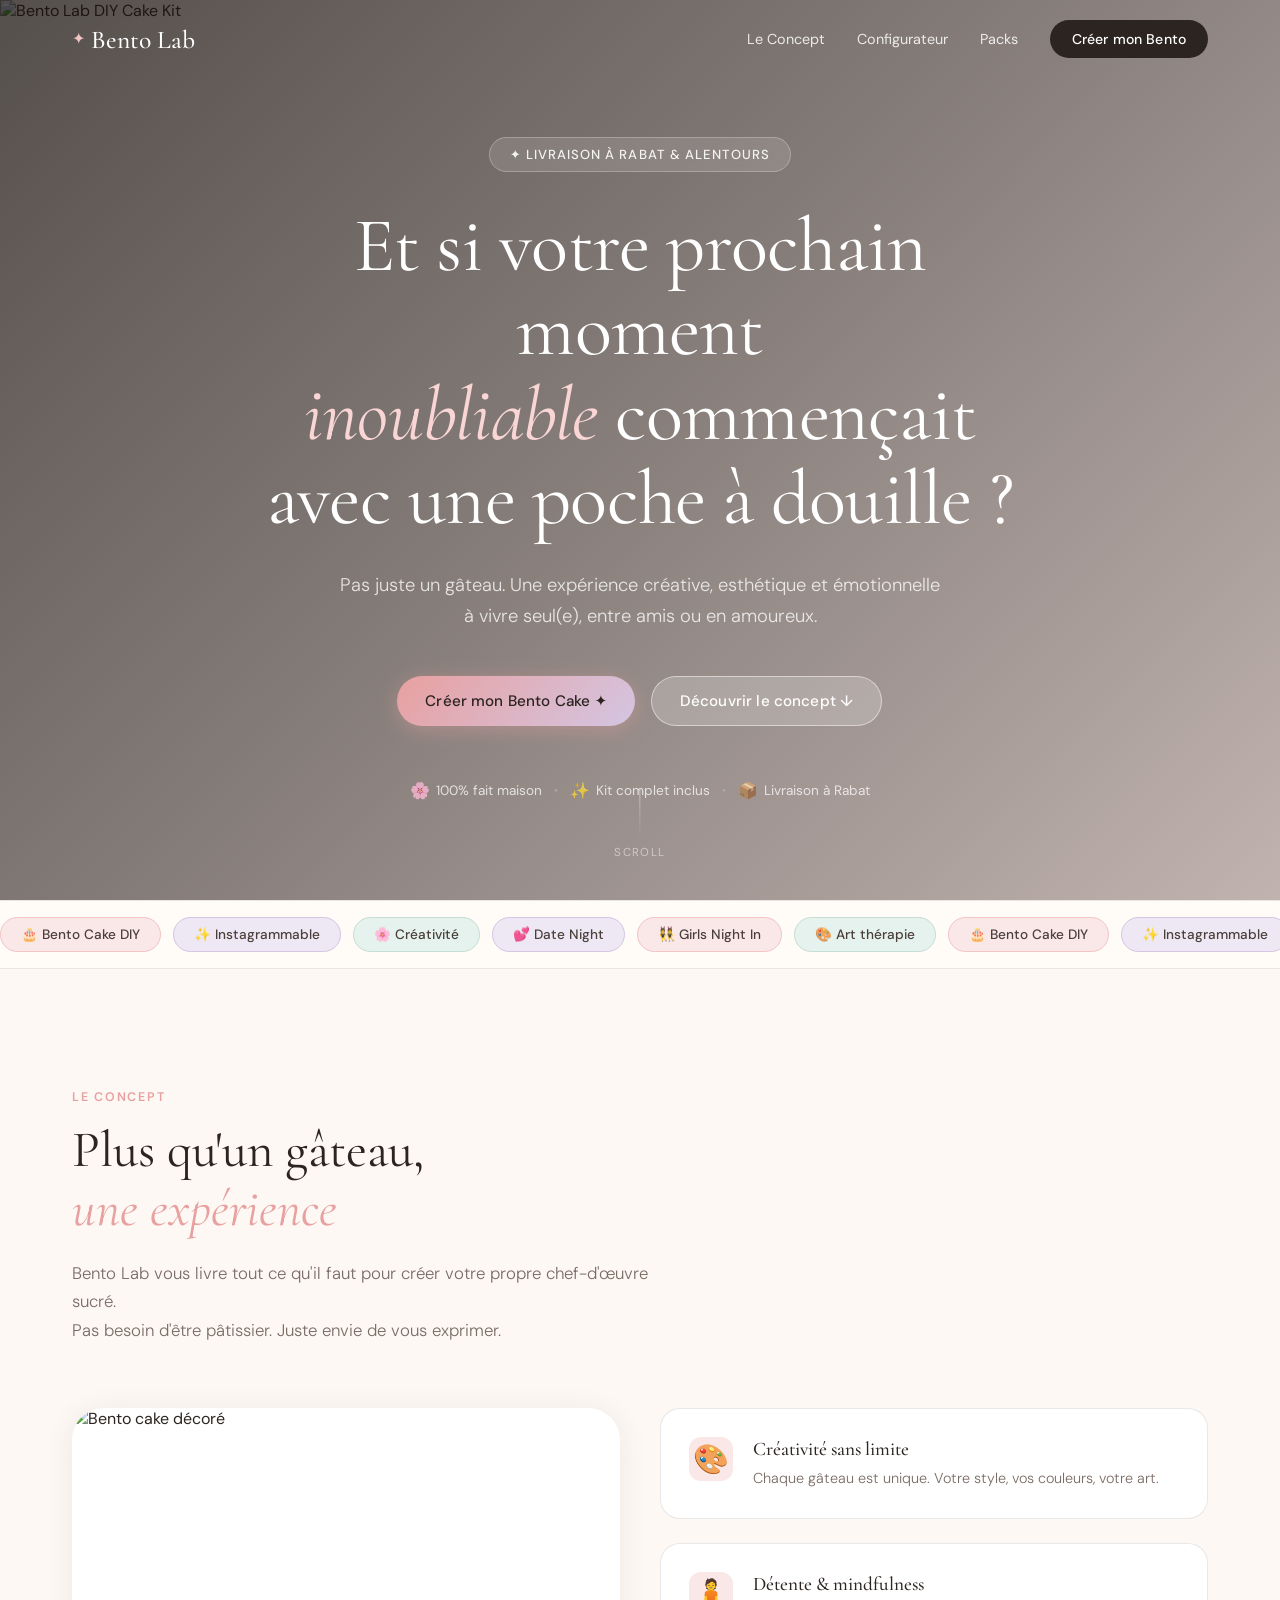
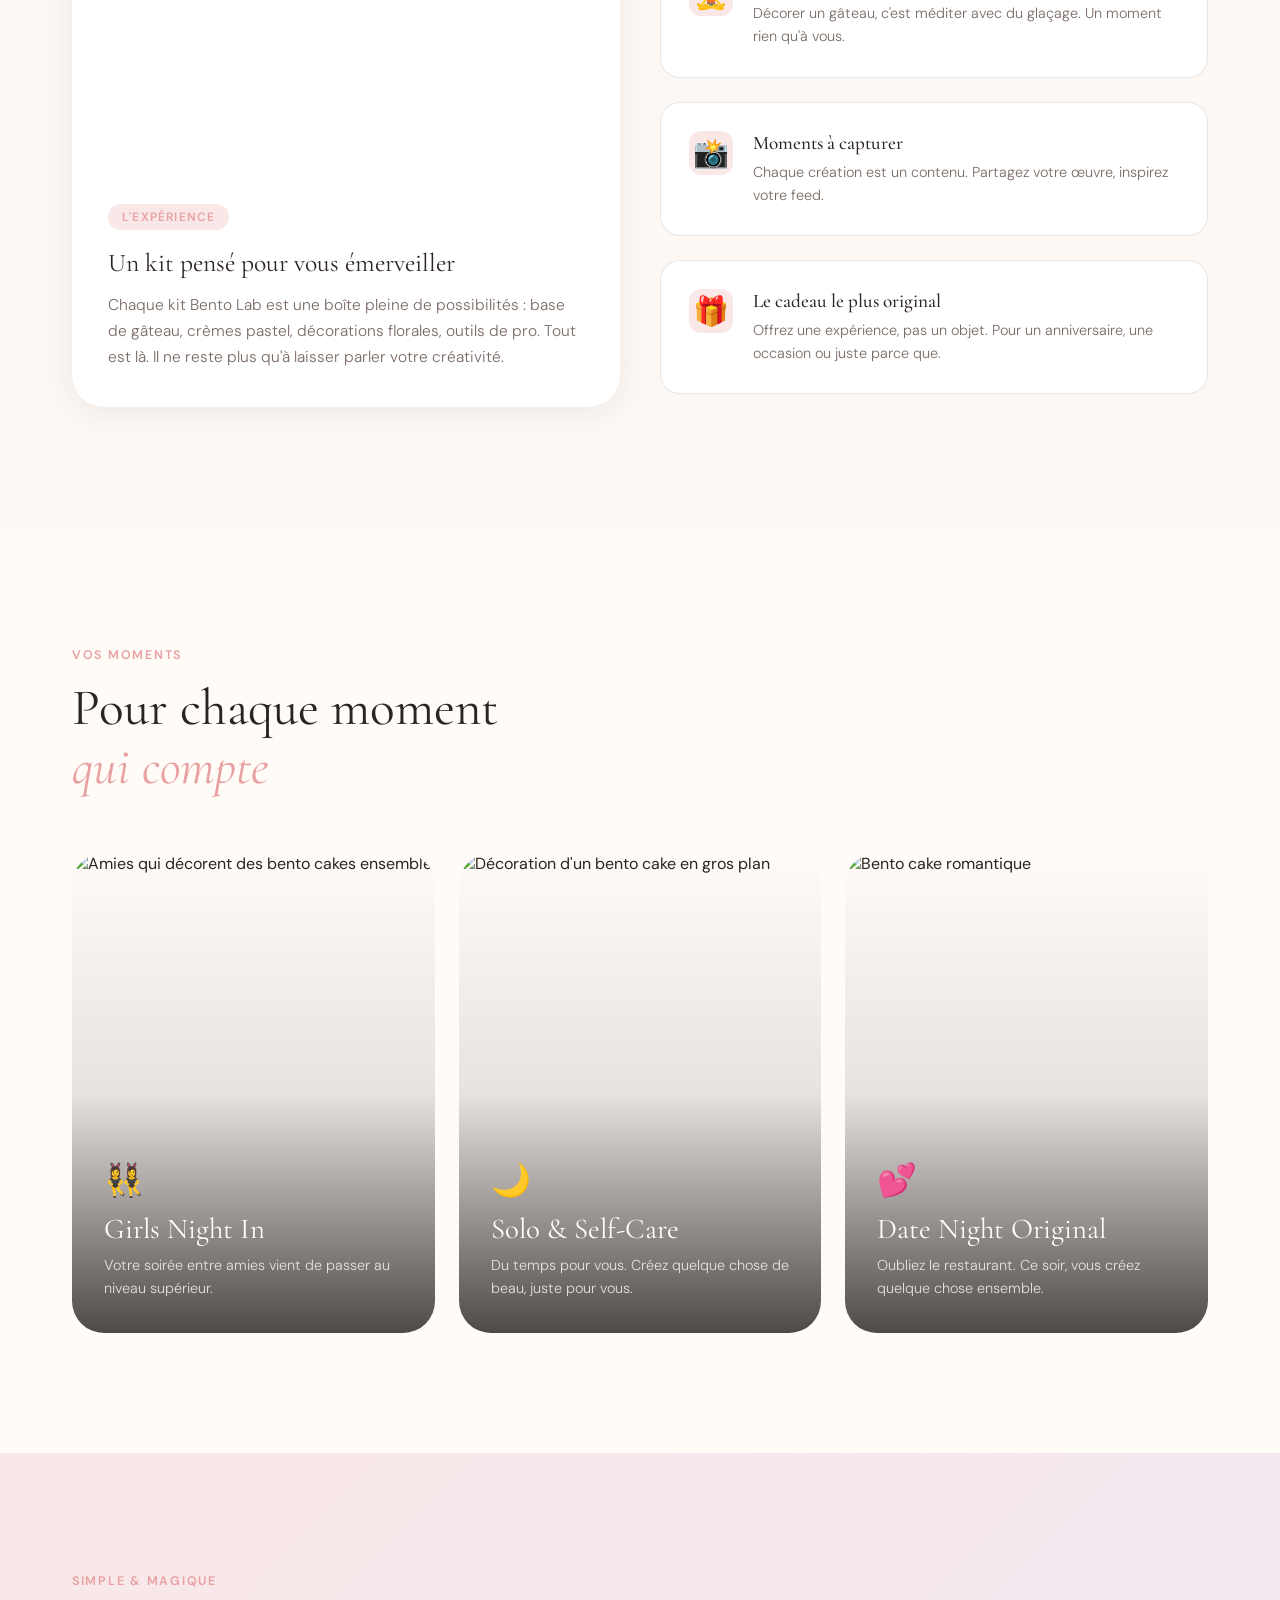
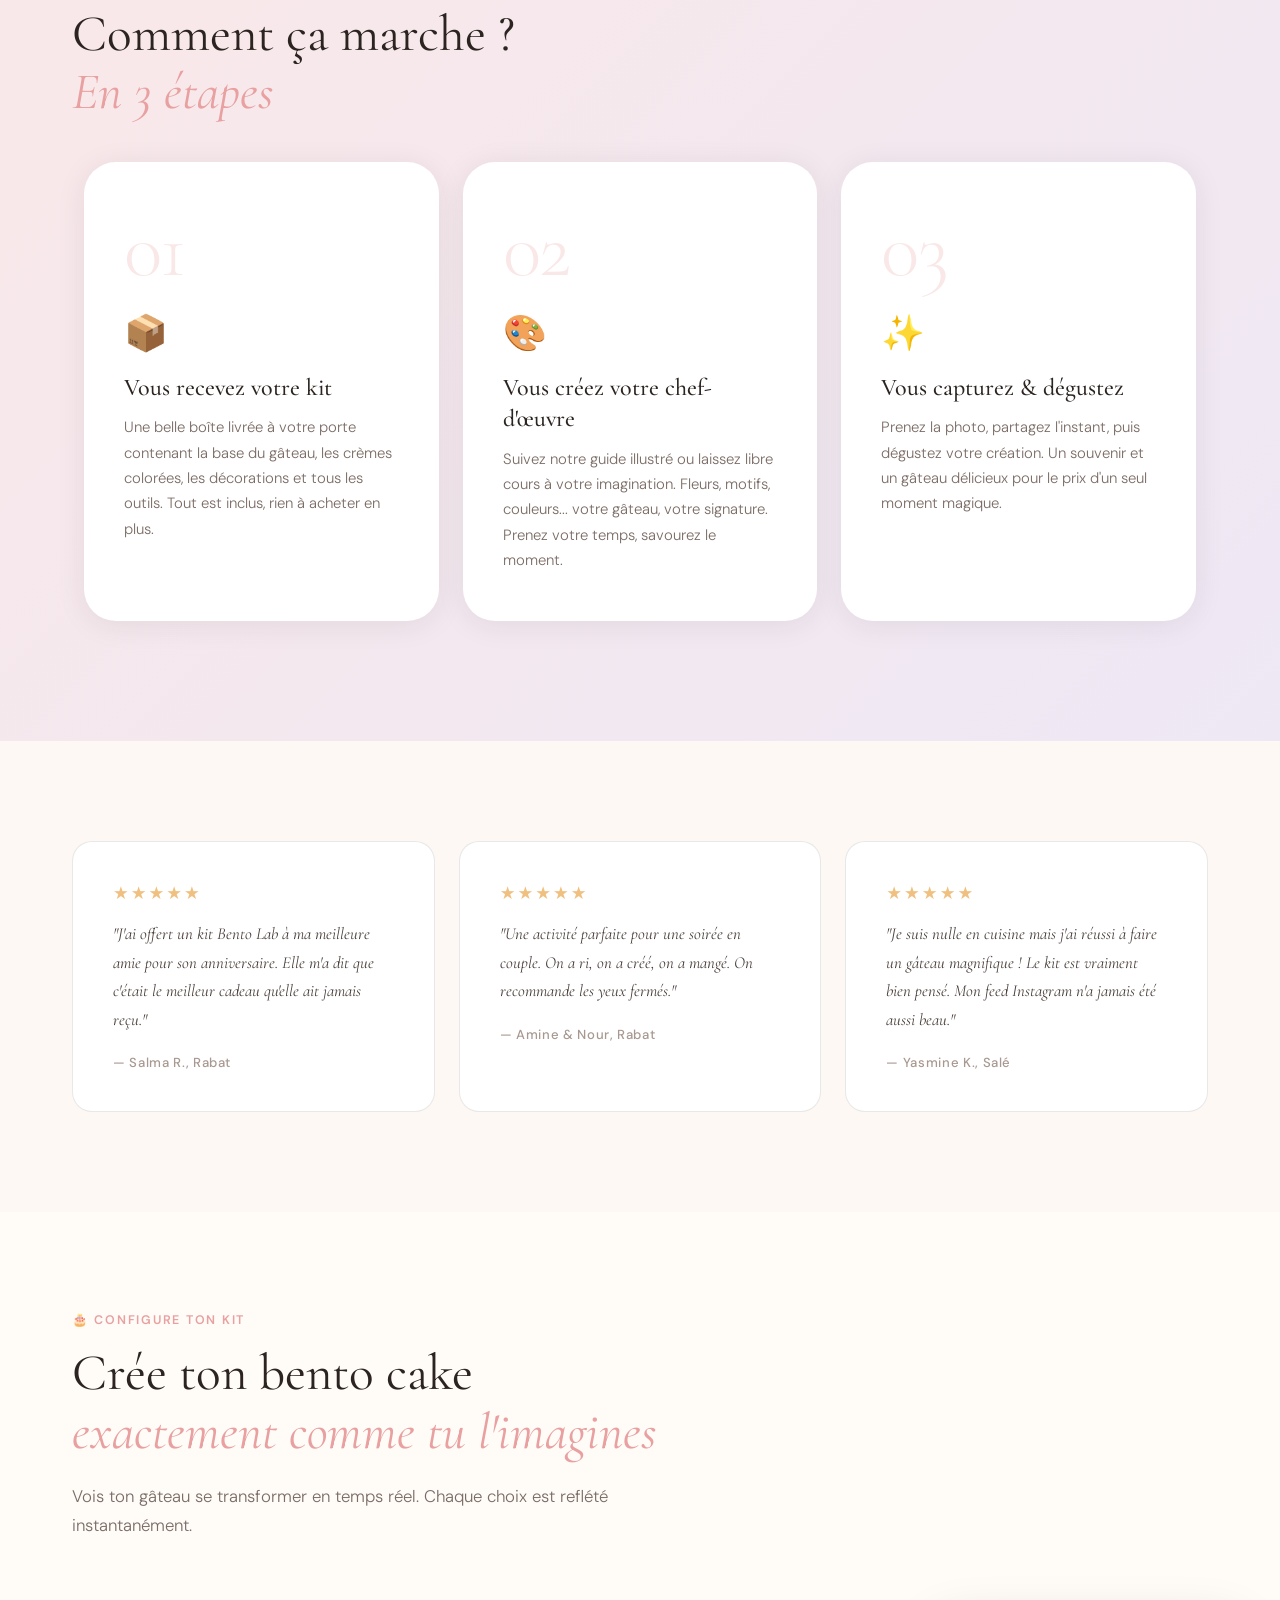
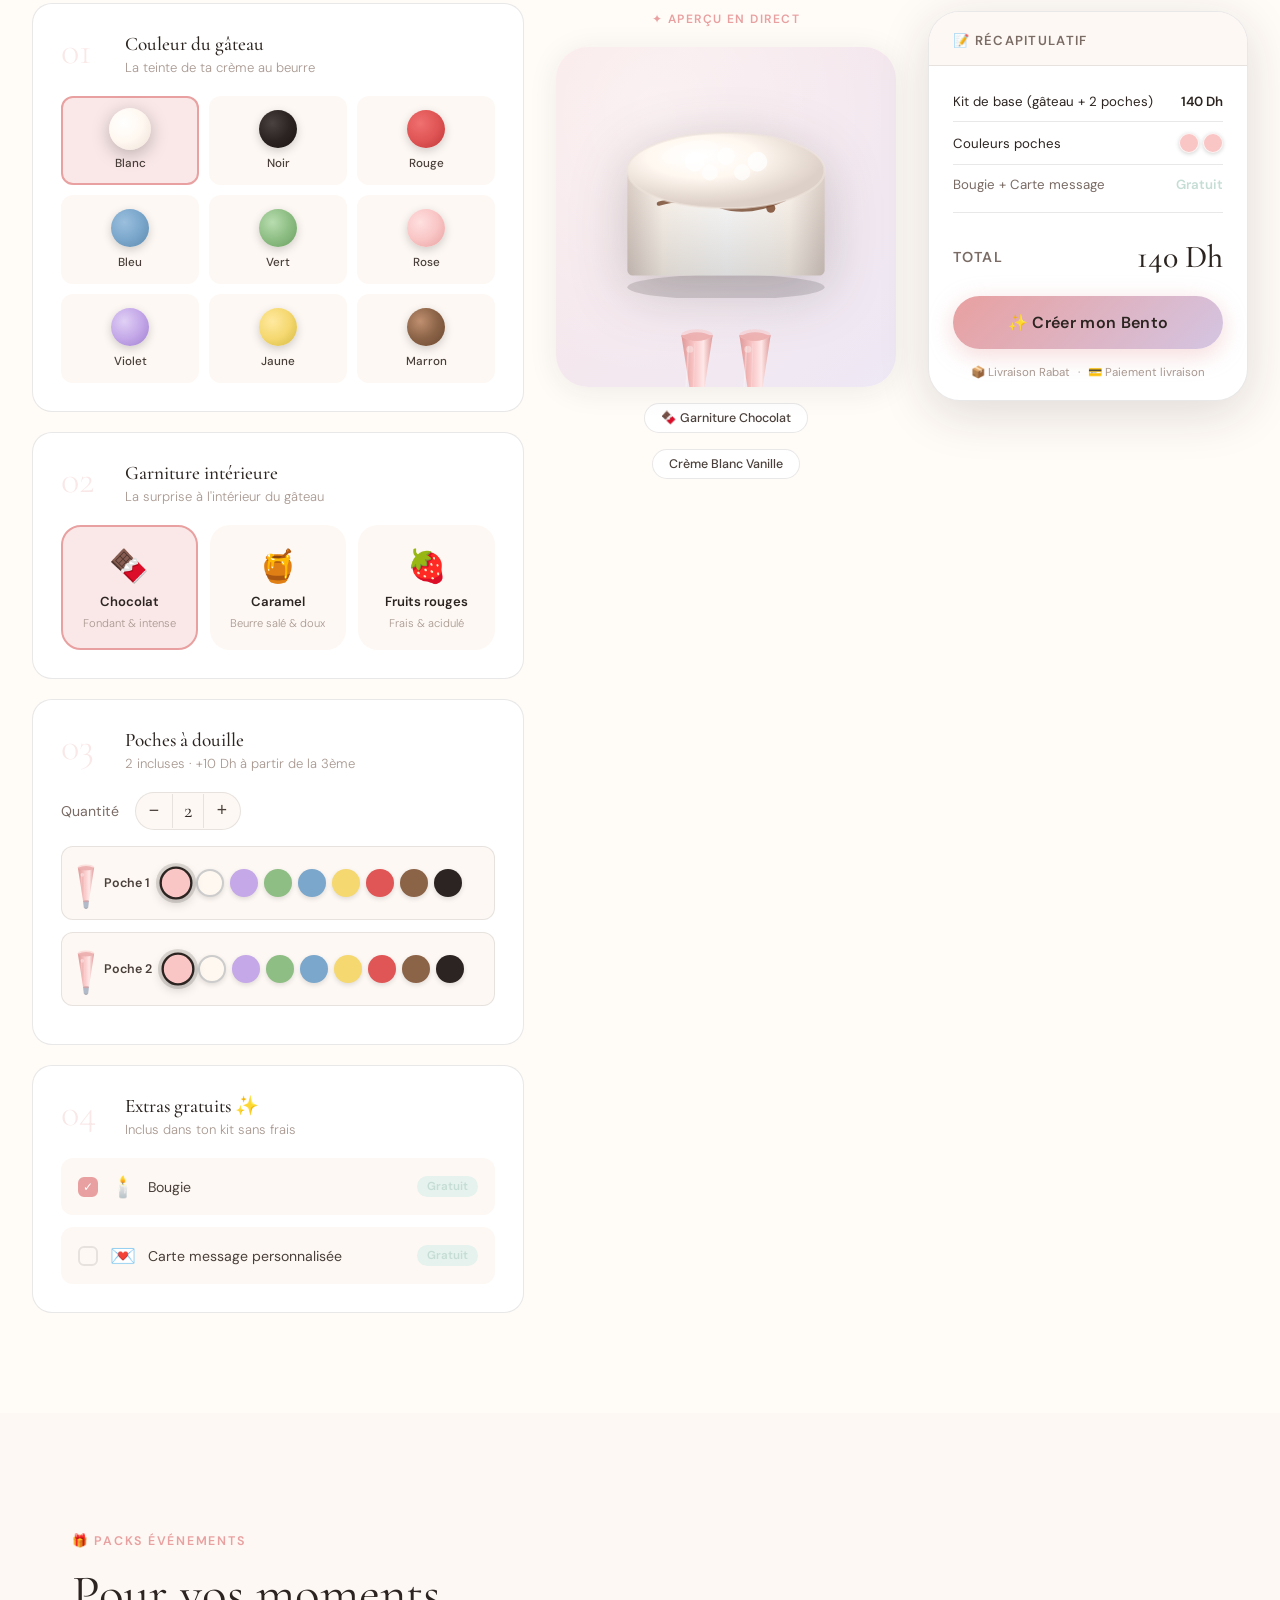
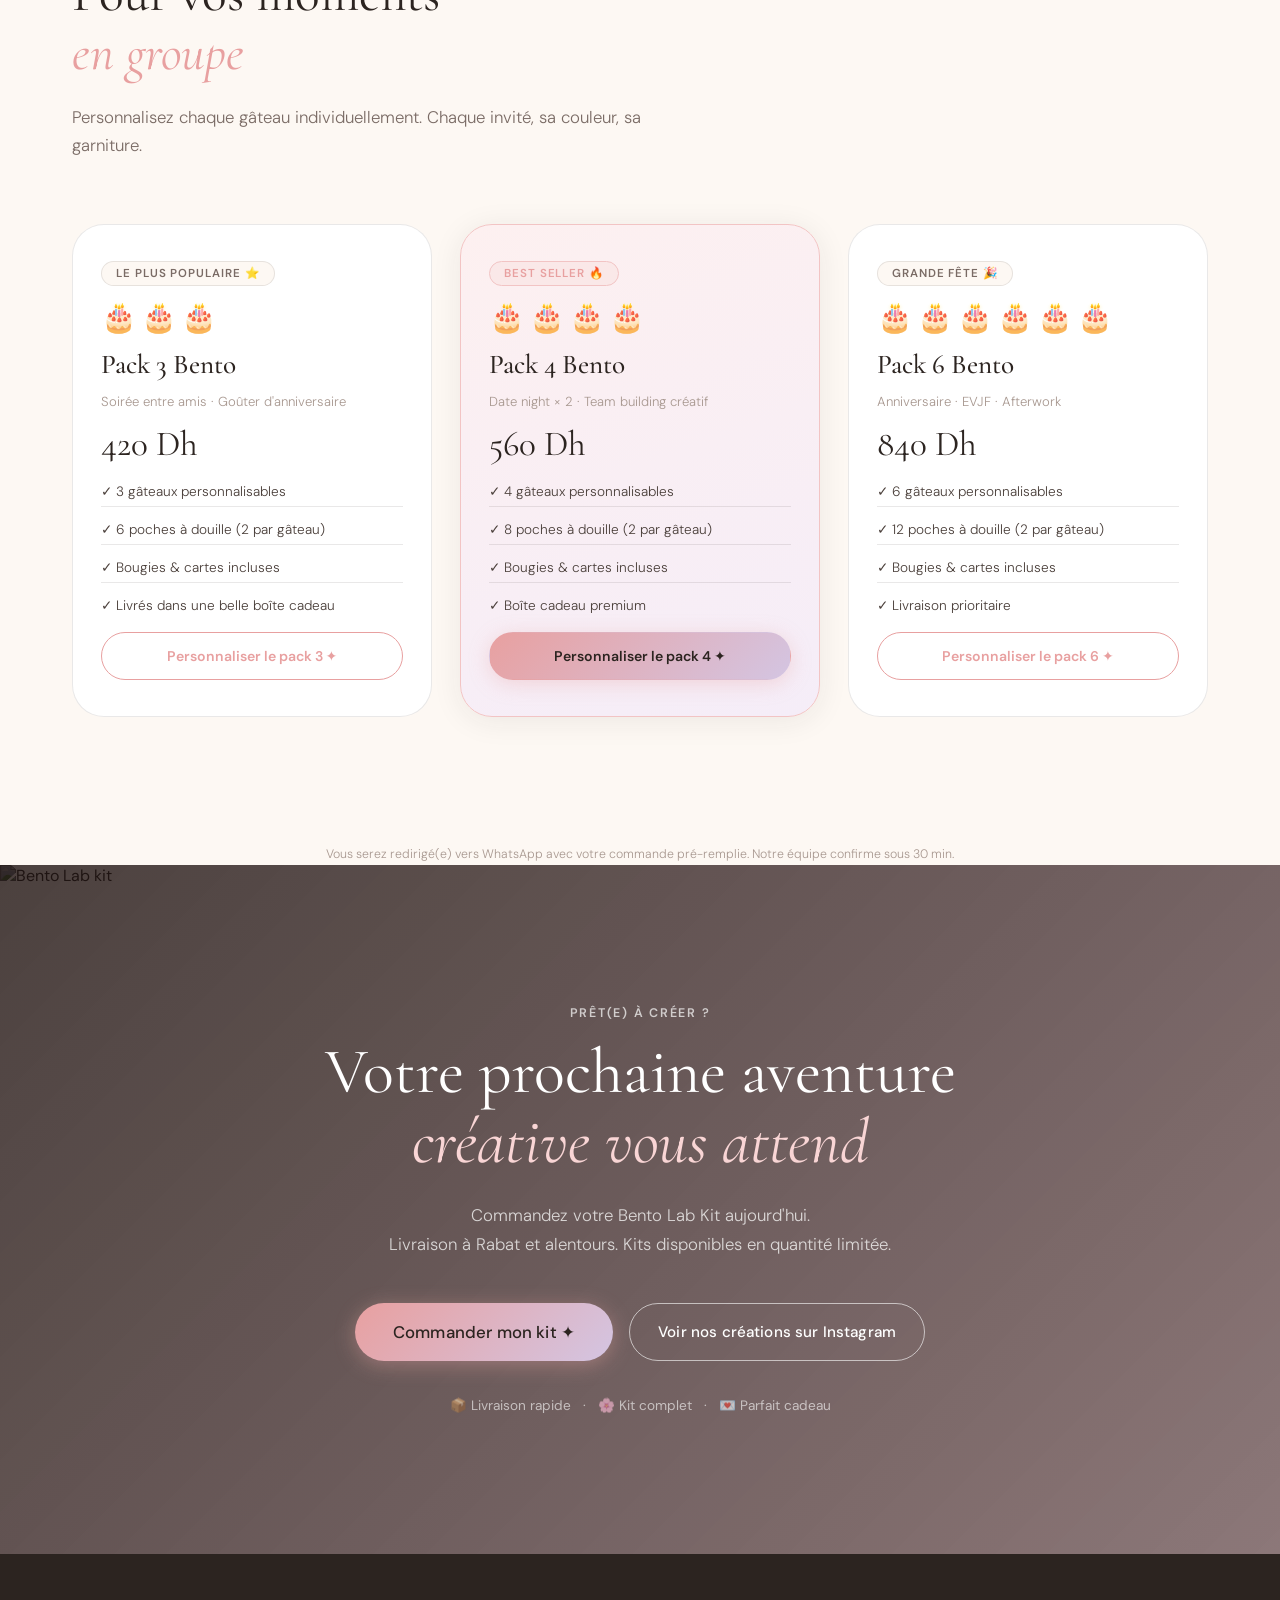
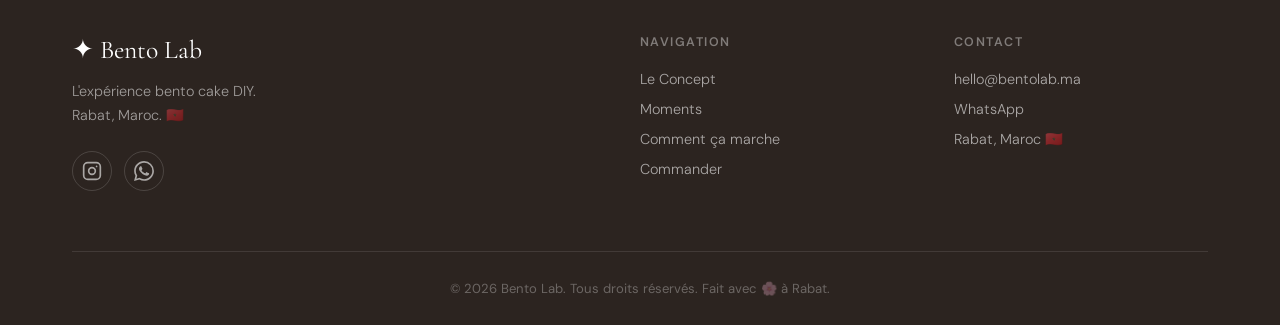
==== commit 9d141cd4: "Add files via upload" ====
--- a/index.html
+++ b/index.html
@@ -2,797 +2,788 @@
 <html lang="fr">
 
 <head>
-    <meta charset="UTF-8" />
-    <meta name="viewport" content="width=device-width, initial-scale=1.0" />
-    <title>Bento Lab – Create Your Own Bento Cake | Rabat, Maroc</title>
-    <meta name="description"
-        content="Bento Lab propose des kits DIY de bento cakes à décorer soi-même. Une expérience créative, esthétique et fun à partager entre amis ou en couple. Commandez votre kit à Rabat, Maroc." />
-    <link rel="preconnect" href="https://fonts.googleapis.com" />
-    <link rel="preconnect" href="https://fonts.gstatic.com" crossorigin />
-    <link
-        href="https://fonts.googleapis.com/css2?family=Cormorant+Garamond:ital,wght@0,300;0,400;0,500;1,300;1,400&family=DM+Sans:wght@300;400;500;600&display=swap"
-        rel="stylesheet" />
-    <link rel="stylesheet" href="bentolab.css" />
+  <meta charset="UTF-8" />
+  <meta name="viewport" content="width=device-width, initial-scale=1.0" />
+  <title>Bento Lab – Create Your Own Bento Cake | Rabat, Maroc</title>
+  <meta name="description"
+    content="Bento Lab propose des kits DIY de bento cakes à décorer soi-même. Une expérience créative, esthétique et fun à partager entre amis ou en couple. Commandez votre kit à Rabat, Maroc." />
+  <link rel="preconnect" href="https://fonts.googleapis.com" />
+  <link rel="preconnect" href="https://fonts.gstatic.com" crossorigin />
+  <link
+    href="https://fonts.googleapis.com/css2?family=Cormorant+Garamond:ital,wght@0,300;0,400;0,500;1,300;1,400&family=DM+Sans:wght@300;400;500;600&display=swap"
+    rel="stylesheet" />
+  <link rel="stylesheet" href="style.css" />
 </head>
 
 <body>
 
-    <!-- NAV -->
-    <nav class="nav" id="main-nav">
-        <div class="nav-inner">
-            <a href="#" class="logo" id="nav-logo">
-                <span class="logo-icon">✦</span> Bento Lab
-            </a>
-            <div class="nav-links">
-                <a href="#concept" class="nav-link">Le Concept</a>
-                <a href="#configurator" class="nav-link">Configurateur</a>
-                <a href="#event-packs" class="nav-link">Packs</a>
-                <a href="#configurator" class="btn btn-nav" id="nav-cta-btn">Créer mon Bento</a>
-            </div>
-            <button class="hamburger" id="hamburger-btn" aria-label="Menu">
-                <span></span><span></span><span></span>
-            </button>
-        </div>
-        <div class="mobile-menu" id="mobile-menu">
-            <a href="#concept" class="mobile-link">Le Concept</a>
-            <a href="#configurator" class="mobile-link">Configurateur</a>
-            <a href="#event-packs" class="mobile-link">Packs</a>
-            <a href="#configurator" class="btn btn-primary mobile-cta">Créer mon Bento</a>
-        </div>
-    </nav>
-
-    <!-- HERO -->
-    <section class="hero" id="hero">
-        <div class="hero-bg">
-            <img src="images/hero_kit.png" alt="Bento Lab DIY Cake Kit" class="hero-img" />
-            <div class="hero-overlay"></div>
-        </div>
-        <div class="hero-content">
-            <div class="hero-badge animate-fade-up">✦ Livraison à Rabat &amp; alentours</div>
-            <h1 class="hero-title animate-fade-up delay-1">
-                Et si votre prochain moment<br />
-                <em>inoubliable</em> commençait<br />
-                avec une poche à douille ?
-            </h1>
-            <p class="hero-sub animate-fade-up delay-2">
-                Pas juste un gâteau. Une expérience créative, esthétique et émotionnelle<br class="hide-mobile" />
-                à vivre seul(e), entre amis ou en amoureux.
-            </p>
-            <div class="hero-ctas animate-fade-up delay-3">
-                <a href="#configurator" class="btn btn-primary" id="hero-cta-btn">Créer mon Bento Cake ✦</a>
-                <a href="#concept" class="btn btn-ghost" id="hero-learn-btn">Découvrir le concept ↓</a>
-            </div>
-            <div class="hero-trust animate-fade-up delay-4">
-                <div class="trust-item"><span class="trust-icon">🌸</span> 100% fait maison</div>
-                <div class="trust-sep">·</div>
-                <div class="trust-item"><span class="trust-icon">✨</span> Kit complet inclus</div>
-                <div class="trust-sep">·</div>
-                <div class="trust-item"><span class="trust-icon">📦</span> Livraison à Rabat</div>
-            </div>
-        </div>
-        <div class="hero-scroll">
-            <div class="scroll-line"></div>
-            <span>scroll</span>
-        </div>
-    </section>
-
-    <!-- FLOATING PILLS -->
-    <div class="pills-section">
-        <div class="pills-track">
-            <div class="pill">🎂 Bento Cake DIY</div>
-            <div class="pill">✨ Instagrammable</div>
-            <div class="pill">🌸 Créativité</div>
-            <div class="pill">💕 Date Night</div>
-            <div class="pill">👯 Girls Night In</div>
-            <div class="pill">🎨 Art thérapie</div>
-            <div class="pill">🎂 Bento Cake DIY</div>
-            <div class="pill">✨ Instagrammable</div>
-            <div class="pill">🌸 Créativité</div>
-            <div class="pill">💕 Date Night</div>
-            <div class="pill">👯 Girls Night In</div>
-            <div class="pill">🎨 Art thérapie</div>
-        </div>
-    </div>
-
-    <!-- CONCEPT SECTION -->
-    <section class="concept" id="concept">
-        <div class="container">
-            <div class="section-label animate-on-scroll">Le Concept</div>
-            <h2 class="section-title animate-on-scroll">
-                Plus qu'un gâteau,<br /><em>une expérience</em>
-            </h2>
-            <p class="section-sub animate-on-scroll">
-                Bento Lab vous livre tout ce qu'il faut pour créer votre propre chef-d'œuvre sucré.<br />
-                Pas besoin d'être pâtissier. Juste envie de vous exprimer.
-            </p>
-
-            <div class="concept-grid">
-                <div class="concept-card animate-on-scroll" id="concept-card-1">
-                    <div class="concept-img-wrap">
-                        <img src="images/cake.png" alt="Bento cake décoré" />
-                    </div>
-                    <div class="concept-card-body">
-                        <div class="concept-tag">L'expérience</div>
-                        <h3>Un kit pensé pour vous émerveiller</h3>
-                        <p>Chaque kit Bento Lab est une boîte pleine de possibilités : base de gâteau, crèmes pastel,
-                            décorations florales, outils de pro. Tout est là. Il ne reste plus qu'à laisser parler votre
-                            créativité.</p>
-                    </div>
-                </div>
-
-                <div class="concept-features animate-on-scroll">
-                    <div class="feature-item" id="feature-creativity">
-                        <div class="feature-icon">🎨</div>
-                        <div class="feature-text">
-                            <h4>Créativité sans limite</h4>
-                            <p>Chaque gâteau est unique. Votre style, vos couleurs, votre art.</p>
-                        </div>
-                    </div>
-                    <div class="feature-item" id="feature-relax">
-                        <div class="feature-icon">🧘</div>
-                        <div class="feature-text">
-                            <h4>Détente & mindfulness</h4>
-                            <p>Décorer un gâteau, c'est méditer avec du glaçage. Un moment rien qu'à vous.</p>
-                        </div>
-                    </div>
-                    <div class="feature-item" id="feature-share">
-                        <div class="feature-icon">📸</div>
-                        <div class="feature-text">
-                            <h4>Moments à capturer</h4>
-                            <p>Chaque création est un contenu. Partagez votre œuvre, inspirez votre feed.</p>
-                        </div>
-                    </div>
-                    <div class="feature-item" id="feature-gift">
-                        <div class="feature-icon">🎁</div>
-                        <div class="feature-text">
-                            <h4>Le cadeau le plus original</h4>
-                            <p>Offrez une expérience, pas un objet. Pour un anniversaire, une occasion ou juste parce
-                                que.</p>
-                        </div>
-                    </div>
-                </div>
-            </div>
-        </div>
-    </section>
-
-    <!-- MOMENTS SECTION -->
-    <section class="moments" id="moments">
-        <div class="container">
-            <div class="section-label animate-on-scroll">Vos moments</div>
-            <h2 class="section-title animate-on-scroll">
-                Pour chaque moment<br /><em>qui compte</em>
-            </h2>
-        </div>
-        <div class="moments-grid">
-            <div class="moment-card animate-on-scroll" id="moment-friends">
-                <div class="moment-img-wrap">
-                    <img src="images/friends.png" alt="Amies qui décorent des bento cakes ensemble" />
-                    <div class="moment-overlay"></div>
-                </div>
-                <div class="moment-caption">
-                    <div class="moment-emoji">👯‍♀️</div>
-                    <h3>Girls Night In</h3>
-                    <p>Votre soirée entre amies vient de passer au niveau supérieur.</p>
-                </div>
-            </div>
-
-            <div class="moment-card animate-on-scroll" id="moment-solo">
-                <div class="moment-img-wrap">
-                    <img src="images/hands.png" alt="Décoration d'un bento cake en gros plan" />
-                    <div class="moment-overlay"></div>
-                </div>
-                <div class="moment-caption">
-                    <div class="moment-emoji">🌙</div>
-                    <h3>Solo & Self-Care</h3>
-                    <p>Du temps pour vous. Créez quelque chose de beau, juste pour vous.</p>
-                </div>
-            </div>
-
-            <div class="moment-card animate-on-scroll" id="moment-date">
-                <div class="moment-img-wrap">
-                    <img src="images/cake.png" alt="Bento cake romantique" />
-                    <div class="moment-overlay"></div>
-                </div>
-                <div class="moment-caption">
-                    <div class="moment-emoji">💕</div>
-                    <h3>Date Night Original</h3>
-                    <p>Oubliez le restaurant. Ce soir, vous créez quelque chose ensemble.</p>
-                </div>
-            </div>
-        </div>
-    </section>
-
-    <!-- HOW IT WORKS -->
-    <section class="how-it-works" id="how-it-works">
-        <div class="container">
-            <div class="section-label animate-on-scroll">Simple & Magique</div>
-            <h2 class="section-title animate-on-scroll">
-                Comment ça marche ?<br /><em>En 3 étapes</em>
-            </h2>
-
-            <div class="steps">
-                <div class="step animate-on-scroll" id="step-1">
-                    <div class="step-number">01</div>
-                    <div class="step-content">
-                        <div class="step-icon">📦</div>
-                        <h3>Vous recevez votre kit</h3>
-                        <p>Une belle boîte livrée à votre porte contenant la base du gâteau, les crèmes colorées, les
-                            décorations et tous les outils. Tout est inclus, rien à acheter en plus.</p>
-                    </div>
-                    <div class="step-connector"></div>
-                </div>
-
-                <div class="step animate-on-scroll" id="step-2">
-                    <div class="step-number">02</div>
-                    <div class="step-content">
-                        <div class="step-icon">🎨</div>
-                        <h3>Vous créez votre chef-d'œuvre</h3>
-                        <p>Suivez notre guide illustré ou laissez libre cours à votre imagination. Fleurs, motifs,
-                            couleurs... votre gâteau, votre signature. Prenez votre temps, savourez le moment.</p>
-                    </div>
-                    <div class="step-connector"></div>
-                </div>
-
-                <div class="step animate-on-scroll" id="step-3">
-                    <div class="step-number">03</div>
-                    <div class="step-content">
-                        <div class="step-icon">✨</div>
-                        <h3>Vous capturez &amp; dégustez</h3>
-                        <p>Prenez la photo, partagez l'instant, puis dégustez votre création. Un souvenir et un gâteau
-                            délicieux pour le prix d'un seul moment magique.</p>
-                    </div>
-                </div>
-            </div>
-        </div>
-    </section>
-
-    <!-- TESTIMONIALS STRIP -->
-    <section class="testimonials">
-        <div class="container">
-            <div class="testi-grid">
-                <div class="testi-card animate-on-scroll" id="testi-1">
-                    <div class="testi-stars">★★★★★</div>
-                    <p>"J'ai offert un kit Bento Lab à ma meilleure amie pour son anniversaire. Elle m'a dit que c'était
-                        le meilleur cadeau qu'elle ait jamais reçu."</p>
-                    <div class="testi-author">— Salma R., Rabat</div>
-                </div>
-                <div class="testi-card animate-on-scroll" id="testi-2">
-                    <div class="testi-stars">★★★★★</div>
-                    <p>"Une activité parfaite pour une soirée en couple. On a ri, on a créé, on a mangé. On recommande
-                        les yeux fermés."</p>
-                    <div class="testi-author">— Amine &amp; Nour, Rabat</div>
-                </div>
-                <div class="testi-card animate-on-scroll" id="testi-3">
-                    <div class="testi-stars">★★★★★</div>
-                    <p>"Je suis nulle en cuisine mais j'ai réussi à faire un gâteau magnifique ! Le kit est vraiment
-                        bien pensé. Mon feed Instagram n'a jamais été aussi beau."</p>
-                    <div class="testi-author">— Yasmine K., Salé</div>
-                </div>
-            </div>
-        </div>
-    </section>
-
-
-    <!-- ============================================
+  <!-- NAV -->
+  <nav class="nav" id="main-nav">
+    <div class="nav-inner">
+      <a href="#" class="logo" id="nav-logo">
+        <span class="logo-icon">✦</span> Bento Lab
+      </a>
+      <div class="nav-links">
+        <a href="#concept" class="nav-link">Le Concept</a>
+        <a href="#configurator" class="nav-link">Configurateur</a>
+        <a href="#event-packs" class="nav-link">Packs</a>
+        <a href="#configurator" class="btn btn-nav" id="nav-cta-btn">Créer mon Bento</a>
+      </div>
+      <button class="hamburger" id="hamburger-btn" aria-label="Menu">
+        <span></span><span></span><span></span>
+      </button>
+    </div>
+    <div class="mobile-menu" id="mobile-menu">
+      <a href="#concept" class="mobile-link">Le Concept</a>
+      <a href="#configurator" class="mobile-link">Configurateur</a>
+      <a href="#event-packs" class="mobile-link">Packs</a>
+      <a href="#configurator" class="btn btn-primary mobile-cta">Créer mon Bento</a>
+    </div>
+  </nav>
+
+  <!-- HERO -->
+  <section class="hero" id="hero">
+    <div class="hero-bg">
+      <img src="images/hero_kit.png" alt="Bento Lab DIY Cake Kit" class="hero-img" />
+      <div class="hero-overlay"></div>
+    </div>
+    <div class="hero-content">
+      <div class="hero-badge animate-fade-up">✦ Livraison à Rabat &amp; alentours</div>
+      <h1 class="hero-title animate-fade-up delay-1">
+        Et si votre prochain moment<br />
+        <em>inoubliable</em> commençait<br />
+        avec une poche à douille ?
+      </h1>
+      <p class="hero-sub animate-fade-up delay-2">
+        Pas juste un gâteau. Une expérience créative, esthétique et émotionnelle<br class="hide-mobile" />
+        à vivre seul(e), entre amis ou en amoureux.
+      </p>
+      <div class="hero-ctas animate-fade-up delay-3">
+        <a href="#configurator" class="btn btn-primary" id="hero-cta-btn">Créer mon Bento Cake ✦</a>
+        <a href="#concept" class="btn btn-ghost" id="hero-learn-btn">Découvrir le concept ↓</a>
+      </div>
+      <div class="hero-trust animate-fade-up delay-4">
+        <div class="trust-item"><span class="trust-icon">🌸</span> 100% fait maison</div>
+        <div class="trust-sep">·</div>
+        <div class="trust-item"><span class="trust-icon">✨</span> Kit complet inclus</div>
+        <div class="trust-sep">·</div>
+        <div class="trust-item"><span class="trust-icon">📦</span> Livraison à Rabat</div>
+      </div>
+    </div>
+    <div class="hero-scroll">
+      <div class="scroll-line"></div>
+      <span>scroll</span>
+    </div>
+  </section>
+
+  <!-- FLOATING PILLS -->
+  <div class="pills-section">
+    <div class="pills-track">
+      <div class="pill">🎂 Bento Cake DIY</div>
+      <div class="pill">✨ Instagrammable</div>
+      <div class="pill">🌸 Créativité</div>
+      <div class="pill">💕 Date Night</div>
+      <div class="pill">👯 Girls Night In</div>
+      <div class="pill">🎨 Art thérapie</div>
+      <div class="pill">🎂 Bento Cake DIY</div>
+      <div class="pill">✨ Instagrammable</div>
+      <div class="pill">🌸 Créativité</div>
+      <div class="pill">💕 Date Night</div>
+      <div class="pill">👯 Girls Night In</div>
+      <div class="pill">🎨 Art thérapie</div>
+    </div>
+  </div>
+
+  <!-- CONCEPT SECTION -->
+  <section class="concept" id="concept">
+    <div class="container">
+      <div class="section-label animate-on-scroll">Le Concept</div>
+      <h2 class="section-title animate-on-scroll">
+        Plus qu'un gâteau,<br /><em>une expérience</em>
+      </h2>
+      <p class="section-sub animate-on-scroll">
+        Bento Lab vous livre tout ce qu'il faut pour créer votre propre chef-d'œuvre sucré.<br />
+        Pas besoin d'être pâtissier. Juste envie de vous exprimer.
+      </p>
+
+      <div class="concept-grid">
+        <div class="concept-card animate-on-scroll" id="concept-card-1">
+          <div class="concept-img-wrap">
+            <img src="images/cake.png" alt="Bento cake décoré" />
+          </div>
+          <div class="concept-card-body">
+            <div class="concept-tag">L'expérience</div>
+            <h3>Un kit pensé pour vous émerveiller</h3>
+            <p>Chaque kit Bento Lab est une boîte pleine de possibilités : base de gâteau, crèmes pastel, décorations
+              florales, outils de pro. Tout est là. Il ne reste plus qu'à laisser parler votre créativité.</p>
+          </div>
+        </div>
+
+        <div class="concept-features animate-on-scroll">
+          <div class="feature-item" id="feature-creativity">
+            <div class="feature-icon">🎨</div>
+            <div class="feature-text">
+              <h4>Créativité sans limite</h4>
+              <p>Chaque gâteau est unique. Votre style, vos couleurs, votre art.</p>
+            </div>
+          </div>
+          <div class="feature-item" id="feature-relax">
+            <div class="feature-icon">🧘</div>
+            <div class="feature-text">
+              <h4>Détente & mindfulness</h4>
+              <p>Décorer un gâteau, c'est méditer avec du glaçage. Un moment rien qu'à vous.</p>
+            </div>
+          </div>
+          <div class="feature-item" id="feature-share">
+            <div class="feature-icon">📸</div>
+            <div class="feature-text">
+              <h4>Moments à capturer</h4>
+              <p>Chaque création est un contenu. Partagez votre œuvre, inspirez votre feed.</p>
+            </div>
+          </div>
+          <div class="feature-item" id="feature-gift">
+            <div class="feature-icon">🎁</div>
+            <div class="feature-text">
+              <h4>Le cadeau le plus original</h4>
+              <p>Offrez une expérience, pas un objet. Pour un anniversaire, une occasion ou juste parce que.</p>
+            </div>
+          </div>
+        </div>
+      </div>
+    </div>
+  </section>
+
+  <!-- MOMENTS SECTION -->
+  <section class="moments" id="moments">
+    <div class="container">
+      <div class="section-label animate-on-scroll">Vos moments</div>
+      <h2 class="section-title animate-on-scroll">
+        Pour chaque moment<br /><em>qui compte</em>
+      </h2>
+    </div>
+    <div class="moments-grid">
+      <div class="moment-card animate-on-scroll" id="moment-friends">
+        <div class="moment-img-wrap">
+          <img src="images/friends.png" alt="Amies qui décorent des bento cakes ensemble" />
+          <div class="moment-overlay"></div>
+        </div>
+        <div class="moment-caption">
+          <div class="moment-emoji">👯‍♀️</div>
+          <h3>Girls Night In</h3>
+          <p>Votre soirée entre amies vient de passer au niveau supérieur.</p>
+        </div>
+      </div>
+
+      <div class="moment-card animate-on-scroll" id="moment-solo">
+        <div class="moment-img-wrap">
+          <img src="images/hands.png" alt="Décoration d'un bento cake en gros plan" />
+          <div class="moment-overlay"></div>
+        </div>
+        <div class="moment-caption">
+          <div class="moment-emoji">🌙</div>
+          <h3>Solo & Self-Care</h3>
+          <p>Du temps pour vous. Créez quelque chose de beau, juste pour vous.</p>
+        </div>
+      </div>
+
+      <div class="moment-card animate-on-scroll" id="moment-date">
+        <div class="moment-img-wrap">
+          <img src="images/cake.png" alt="Bento cake romantique" />
+          <div class="moment-overlay"></div>
+        </div>
+        <div class="moment-caption">
+          <div class="moment-emoji">💕</div>
+          <h3>Date Night Original</h3>
+          <p>Oubliez le restaurant. Ce soir, vous créez quelque chose ensemble.</p>
+        </div>
+      </div>
+    </div>
+  </section>
+
+  <!-- HOW IT WORKS -->
+  <section class="how-it-works" id="how-it-works">
+    <div class="container">
+      <div class="section-label animate-on-scroll">Simple & Magique</div>
+      <h2 class="section-title animate-on-scroll">
+        Comment ça marche ?<br /><em>En 3 étapes</em>
+      </h2>
+
+      <div class="steps">
+        <div class="step animate-on-scroll" id="step-1">
+          <div class="step-number">01</div>
+          <div class="step-content">
+            <div class="step-icon">📦</div>
+            <h3>Vous recevez votre kit</h3>
+            <p>Une belle boîte livrée à votre porte contenant la base du gâteau, les crèmes colorées, les décorations et
+              tous les outils. Tout est inclus, rien à acheter en plus.</p>
+          </div>
+          <div class="step-connector"></div>
+        </div>
+
+        <div class="step animate-on-scroll" id="step-2">
+          <div class="step-number">02</div>
+          <div class="step-content">
+            <div class="step-icon">🎨</div>
+            <h3>Vous créez votre chef-d'œuvre</h3>
+            <p>Suivez notre guide illustré ou laissez libre cours à votre imagination. Fleurs, motifs, couleurs... votre
+              gâteau, votre signature. Prenez votre temps, savourez le moment.</p>
+          </div>
+          <div class="step-connector"></div>
+        </div>
+
+        <div class="step animate-on-scroll" id="step-3">
+          <div class="step-number">03</div>
+          <div class="step-content">
+            <div class="step-icon">✨</div>
+            <h3>Vous capturez &amp; dégustez</h3>
+            <p>Prenez la photo, partagez l'instant, puis dégustez votre création. Un souvenir et un gâteau délicieux
+              pour le prix d'un seul moment magique.</p>
+          </div>
+        </div>
+      </div>
+    </div>
+  </section>
+
+  <!-- TESTIMONIALS STRIP -->
+  <section class="testimonials">
+    <div class="container">
+      <div class="testi-grid">
+        <div class="testi-card animate-on-scroll" id="testi-1">
+          <div class="testi-stars">★★★★★</div>
+          <p>"J'ai offert un kit Bento Lab à ma meilleure amie pour son anniversaire. Elle m'a dit que c'était le
+            meilleur cadeau qu'elle ait jamais reçu."</p>
+          <div class="testi-author">— Salma R., Rabat</div>
+        </div>
+        <div class="testi-card animate-on-scroll" id="testi-2">
+          <div class="testi-stars">★★★★★</div>
+          <p>"Une activité parfaite pour une soirée en couple. On a ri, on a créé, on a mangé. On recommande les yeux
+            fermés."</p>
+          <div class="testi-author">— Amine &amp; Nour, Rabat</div>
+        </div>
+        <div class="testi-card animate-on-scroll" id="testi-3">
+          <div class="testi-stars">★★★★★</div>
+          <p>"Je suis nulle en cuisine mais j'ai réussi à faire un gâteau magnifique ! Le kit est vraiment bien pensé.
+            Mon feed Instagram n'a jamais été aussi beau."</p>
+          <div class="testi-author">— Yasmine K., Salé</div>
+        </div>
+      </div>
+    </div>
+  </section>
+
+
+  <!-- ============================================
        CONFIGURATEUR PRINCIPAL
        ============================================ -->
-    <section class="configurator" id="configurator">
-        <div class="container">
-            <div class="section-label animate-on-scroll">🎂 Configure ton kit</div>
-            <h2 class="section-title animate-on-scroll">Crée ton bento cake<br /><em>exactement comme tu l'imagines</em>
-            </h2>
-            <p class="section-sub animate-on-scroll">Vois ton gâteau se transformer en temps réel. Chaque choix est
-                reflété instantanément.</p>
-        </div>
-
-        <div class="config-wrapper">
-
-            <!-- ── PANEL GAUCHE : Options ── -->
-            <div class="config-panel">
-
-                <!-- 01. Couleur du gâteau -->
-                <div class="cfg-group" id="cfg-color">
-                    <div class="cfg-group-header">
-                        <span class="cfg-num">01</span>
-                        <div>
-                            <div class="cfg-title">Couleur du gâteau</div>
-                            <div class="cfg-sub">La teinte de ta crème au beurre</div>
-                        </div>
-                    </div>
-                    <div class="color-palette" id="color-palette">
-                        <button class="pal-btn selected" data-color="blanc" id="pal-blanc" title="Blanc Vanille">
-                            <span class="pal-dot"
-                                style="background:radial-gradient(circle at 35% 35%,#FFFFFF,#FFF8F0,#EDE0D8)"></span>
-                            <span class="pal-name">Blanc</span>
-                        </button>
-                        <button class="pal-btn" data-color="noir" id="pal-noir" title="Noir Velours">
-                            <span class="pal-dot"
-                                style="background:radial-gradient(circle at 35% 35%,#4A4240,#2C2422,#1A1412)"></span>
-                            <span class="pal-name">Noir</span>
-                        </button>
-                        <button class="pal-btn" data-color="rouge" id="pal-rouge" title="Rouge Velours">
-                            <span class="pal-dot"
-                                style="background:radial-gradient(circle at 35% 35%,#F07070,#E05555,#C03535)"></span>
-                            <span class="pal-name">Rouge</span>
-                        </button>
-                        <button class="pal-btn" data-color="bleu" id="pal-bleu" title="Bleu Ciel">
-                            <span class="pal-dot"
-                                style="background:radial-gradient(circle at 35% 35%,#9BBFDD,#7BA7CC,#5A88AA)"></span>
-                            <span class="pal-name">Bleu</span>
-                        </button>
-                        <button class="pal-btn" data-color="vert" id="pal-vert" title="Vert Pistache">
-                            <span class="pal-dot"
-                                style="background:radial-gradient(circle at 35% 35%,#B8DDB0,#8EBE84,#6A9E60)"></span>
-                            <span class="pal-name">Vert</span>
-                        </button>
-                        <button class="pal-btn" data-color="rose" id="pal-rose" title="Rose Blush">
-                            <span class="pal-dot"
-                                style="background:radial-gradient(circle at 35% 35%,#FFE0E0,#F9C5C5,#E8A0A0)"></span>
-                            <span class="pal-name">Rose</span>
-                        </button>
-                        <button class="pal-btn" data-color="violet" id="pal-violet" title="Violet Lavande">
-                            <span class="pal-dot"
-                                style="background:radial-gradient(circle at 35% 35%,#E0D0F5,#C4A8E8,#9E7ED0)"></span>
-                            <span class="pal-name">Violet</span>
-                        </button>
-                        <button class="pal-btn" data-color="jaune" id="pal-jaune" title="Jaune Citron">
-                            <span class="pal-dot"
-                                style="background:radial-gradient(circle at 35% 35%,#FFE9A0,#F5D870,#D4B840)"></span>
-                            <span class="pal-name">Jaune</span>
-                        </button>
-                        <button class="pal-btn" data-color="marron" id="pal-marron" title="Chocolat Chaud">
-                            <span class="pal-dot"
-                                style="background:radial-gradient(circle at 35% 35%,#C09070,#8B6347,#6B4830)"></span>
-                            <span class="pal-name">Marron</span>
-                        </button>
-                    </div>
-                </div>
-
-                <!-- 02. Garniture -->
-                <div class="cfg-group" id="cfg-garnish">
-                    <div class="cfg-group-header">
-                        <span class="cfg-num">02</span>
-                        <div>
-                            <div class="cfg-title">Garniture intérieure</div>
-                            <div class="cfg-sub">La surprise à l'intérieur du gâteau</div>
-                        </div>
-                    </div>
-                    <div class="garnish-opts">
-                        <button class="garnish-opt selected" data-garnish="chocolat" id="garn-chocolat">
-                            <span class="garnish-emoji">🍫</span>
-                            <span class="garnish-lbl">Chocolat</span>
-                            <span class="garnish-desc">Fondant & intense</span>
-                        </button>
-                        <button class="garnish-opt" data-garnish="caramel" id="garn-caramel">
-                            <span class="garnish-emoji">🍯</span>
-                            <span class="garnish-lbl">Caramel</span>
-                            <span class="garnish-desc">Beurre salé & doux</span>
-                        </button>
-                        <button class="garnish-opt" data-garnish="fruits" id="garn-fruits">
-                            <span class="garnish-emoji">🍓</span>
-                            <span class="garnish-lbl">Fruits rouges</span>
-                            <span class="garnish-desc">Frais & acidulé</span>
-                        </button>
-                    </div>
-                </div>
-
-                <!-- 03. Poches à douille -->
-                <div class="cfg-group" id="cfg-bags">
-                    <div class="cfg-group-header">
-                        <span class="cfg-num">03</span>
-                        <div>
-                            <div class="cfg-title">Poches à douille</div>
-                            <div class="cfg-sub">2 incluses · +10 Dh à partir de la 3ème</div>
-                        </div>
-                    </div>
-
-                    <!-- Bag quantity stepper -->
-                    <div class="bags-qty-row">
-                        <span class="bags-qty-label">Quantité</span>
-                        <div class="bags-stepper">
-                            <button class="stepper-btn" id="bags-minus" aria-label="Moins">−</button>
-                            <span class="bags-count" id="bags-count">2</span>
-                            <button class="stepper-btn" id="bags-plus" aria-label="Plus">+</button>
-                        </div>
-                        <span class="bags-extra-badge" id="bags-extra-badge" style="display:none"></span>
-                    </div>
-
-                    <!-- Per-bag color pickers (rendered by JS) -->
-                    <div class="per-bag-pickers" id="per-bag-pickers">
-                        <!-- Each bag gets its own color row -->
-                    </div>
-
-                    <!-- Selected color dots preview -->
-                    <div class="bags-selected-dots" id="bags-selected-dots"></div>
-                </div>
-
-                <!-- 04. Extras gratuits -->
-                <div class="cfg-group" id="cfg-extras">
-                    <div class="cfg-group-header">
-                        <span class="cfg-num">04</span>
-                        <div>
-                            <div class="cfg-title">Extras gratuits ✨</div>
-                            <div class="cfg-sub">Inclus dans ton kit sans frais</div>
-                        </div>
-                    </div>
-                    <div class="extras-list">
-                        <label class="extra-item" id="extra-bougie-label">
-                            <input type="checkbox" id="extra-bougie" checked />
-                            <span class="extra-check-box"></span>
-                            <span class="extra-emoji">🕯️</span>
-                            <span class="extra-lbl">Bougie</span>
-                            <span class="extra-tag">Gratuit</span>
-                        </label>
-                        <label class="extra-item" id="extra-carte-label">
-                            <input type="checkbox" id="extra-carte" />
-                            <span class="extra-check-box"></span>
-                            <span class="extra-emoji">💌</span>
-                            <span class="extra-lbl">Carte message personnalisée</span>
-                            <span class="extra-tag">Gratuit</span>
-                        </label>
-                    </div>
-                </div>
-
-            </div><!-- /config-panel -->
-
-            <!-- ── CENTRE : Aperçu gâteau ── -->
-            <div class="config-preview-col">
-                <div class="preview-label">✦ Aperçu en direct</div>
-                <div class="cake-stage" id="cake-stage">
-                    <!-- SVG cake rendered by JS -->
-                    <div id="cake-svg-mount"></div>
-                    <!-- Piping bags display -->
-                    <div class="bags-stage" id="bags-stage">
-                        <!-- Bags rendered by JS -->
-                    </div>
-                </div>
-                <div class="garnish-label-tag" id="garnish-label-tag">
-                    <span id="garnish-label-text">🍫 Garniture Chocolat</span>
-                </div>
-                <div class="color-label-tag" id="color-label-tag">
-                    <span id="color-label-text">Crème Blanc Vanille</span>
-                </div>
-            </div>
-
-            <!-- ── DROITE : Récapitulatif ── -->
-            <div class="config-summary-col">
-                <div class="order-card">
-                    <div class="order-card-hd">📝 Récapitulatif</div>
-                    <div class="order-lines">
-                        <div class="order-line">
-                            <span>Kit de base (gâteau + 2 poches)</span>
-                            <span class="order-line-price">140 Dh</span>
-                        </div>
-                        <div class="order-line" id="oline-extra-bags" style="display:none">
-                            <span id="oline-extra-bags-lbl">Poches supplémentaires (×0)</span>
-                            <span class="order-line-price" id="oline-extra-bags-price">+0 Dh</span>
-                        </div>
-                        <div class="order-line" id="oline-bag-colors">
-                            <span>Couleurs poches</span>
-                            <span class="order-line-price" style="display:flex;gap:4px;align-items:center"
-                                id="oline-bag-colors-dots"></span>
-                        </div>
-                        <div class="order-line order-line-free">
-                            <span>Bougie + Carte message</span>
-                            <span class="order-line-price free-tag">Gratuit</span>
-                        </div>
-                    </div>
-                    <div class="order-divider"></div>
-                    <div class="order-total-row">
-                        <span class="order-total-lbl">Total</span>
-                        <span class="order-total-price" id="total-price">140 Dh</span>
-                    </div>
-                    <button class="btn-create" id="btn-create-single">
-                        ✨ Créer mon Bento
-                    </button>
-                    <div class="order-trust-row">
-                        <span>📦 Livraison Rabat</span>
-                        <span>·</span>
-                        <span>💳 Paiement livraison</span>
-                    </div>
-                </div>
-            </div>
-
-        </div><!-- /config-wrapper -->
-    </section>
-
-    <!-- ============================================
+  <section class="configurator" id="configurator">
+    <div class="container">
+      <div class="section-label animate-on-scroll">🎂 Configure ton kit</div>
+      <h2 class="section-title animate-on-scroll">Crée ton bento cake<br /><em>exactement comme tu l'imagines</em></h2>
+      <p class="section-sub animate-on-scroll">Vois ton gâteau se transformer en temps réel. Chaque choix est reflété
+        instantanément.</p>
+    </div>
+
+    <div class="config-wrapper">
+
+      <!-- ── PANEL GAUCHE : Options ── -->
+      <div class="config-panel">
+
+        <!-- 01. Couleur du gâteau -->
+        <div class="cfg-group" id="cfg-color">
+          <div class="cfg-group-header">
+            <span class="cfg-num">01</span>
+            <div>
+              <div class="cfg-title">Couleur du gâteau</div>
+              <div class="cfg-sub">La teinte de ta crème au beurre</div>
+            </div>
+          </div>
+          <div class="color-palette" id="color-palette">
+            <button class="pal-btn selected" data-color="blanc" id="pal-blanc" title="Blanc Vanille">
+              <span class="pal-dot"
+                style="background:radial-gradient(circle at 35% 35%,#FFFFFF,#FFF8F0,#EDE0D8)"></span>
+              <span class="pal-name">Blanc</span>
+            </button>
+            <button class="pal-btn" data-color="noir" id="pal-noir" title="Noir Velours">
+              <span class="pal-dot"
+                style="background:radial-gradient(circle at 35% 35%,#4A4240,#2C2422,#1A1412)"></span>
+              <span class="pal-name">Noir</span>
+            </button>
+            <button class="pal-btn" data-color="rouge" id="pal-rouge" title="Rouge Velours">
+              <span class="pal-dot"
+                style="background:radial-gradient(circle at 35% 35%,#F07070,#E05555,#C03535)"></span>
+              <span class="pal-name">Rouge</span>
+            </button>
+            <button class="pal-btn" data-color="bleu" id="pal-bleu" title="Bleu Ciel">
+              <span class="pal-dot"
+                style="background:radial-gradient(circle at 35% 35%,#9BBFDD,#7BA7CC,#5A88AA)"></span>
+              <span class="pal-name">Bleu</span>
+            </button>
+            <button class="pal-btn" data-color="vert" id="pal-vert" title="Vert Pistache">
+              <span class="pal-dot"
+                style="background:radial-gradient(circle at 35% 35%,#B8DDB0,#8EBE84,#6A9E60)"></span>
+              <span class="pal-name">Vert</span>
+            </button>
+            <button class="pal-btn" data-color="rose" id="pal-rose" title="Rose Blush">
+              <span class="pal-dot"
+                style="background:radial-gradient(circle at 35% 35%,#FFE0E0,#F9C5C5,#E8A0A0)"></span>
+              <span class="pal-name">Rose</span>
+            </button>
+            <button class="pal-btn" data-color="violet" id="pal-violet" title="Violet Lavande">
+              <span class="pal-dot"
+                style="background:radial-gradient(circle at 35% 35%,#E0D0F5,#C4A8E8,#9E7ED0)"></span>
+              <span class="pal-name">Violet</span>
+            </button>
+            <button class="pal-btn" data-color="jaune" id="pal-jaune" title="Jaune Citron">
+              <span class="pal-dot"
+                style="background:radial-gradient(circle at 35% 35%,#FFE9A0,#F5D870,#D4B840)"></span>
+              <span class="pal-name">Jaune</span>
+            </button>
+            <button class="pal-btn" data-color="marron" id="pal-marron" title="Chocolat Chaud">
+              <span class="pal-dot"
+                style="background:radial-gradient(circle at 35% 35%,#C09070,#8B6347,#6B4830)"></span>
+              <span class="pal-name">Marron</span>
+            </button>
+          </div>
+        </div>
+
+        <!-- 02. Garniture -->
+        <div class="cfg-group" id="cfg-garnish">
+          <div class="cfg-group-header">
+            <span class="cfg-num">02</span>
+            <div>
+              <div class="cfg-title">Garniture intérieure</div>
+              <div class="cfg-sub">La surprise à l'intérieur du gâteau</div>
+            </div>
+          </div>
+          <div class="garnish-opts">
+            <button class="garnish-opt selected" data-garnish="chocolat" id="garn-chocolat">
+              <span class="garnish-emoji">🍫</span>
+              <span class="garnish-lbl">Chocolat</span>
+              <span class="garnish-desc">Fondant & intense</span>
+            </button>
+            <button class="garnish-opt" data-garnish="caramel" id="garn-caramel">
+              <span class="garnish-emoji">🍯</span>
+              <span class="garnish-lbl">Caramel</span>
+              <span class="garnish-desc">Beurre salé & doux</span>
+            </button>
+            <button class="garnish-opt" data-garnish="fruits" id="garn-fruits">
+              <span class="garnish-emoji">🍓</span>
+              <span class="garnish-lbl">Fruits rouges</span>
+              <span class="garnish-desc">Frais & acidulé</span>
+            </button>
+          </div>
+        </div>
+
+        <!-- 03. Poches à douille -->
+        <div class="cfg-group" id="cfg-bags">
+          <div class="cfg-group-header">
+            <span class="cfg-num">03</span>
+            <div>
+              <div class="cfg-title">Poches à douille</div>
+              <div class="cfg-sub">2 incluses · +10 Dh à partir de la 3ème</div>
+            </div>
+          </div>
+
+          <!-- Bag quantity stepper -->
+          <div class="bags-qty-row">
+            <span class="bags-qty-label">Quantité</span>
+            <div class="bags-stepper">
+              <button class="stepper-btn" id="bags-minus" aria-label="Moins">−</button>
+              <span class="bags-count" id="bags-count">2</span>
+              <button class="stepper-btn" id="bags-plus" aria-label="Plus">+</button>
+            </div>
+            <span class="bags-extra-badge" id="bags-extra-badge" style="display:none"></span>
+          </div>
+
+          <!-- Per-bag color pickers (rendered by JS) -->
+          <div class="per-bag-pickers" id="per-bag-pickers">
+            <!-- Each bag gets its own color row -->
+          </div>
+
+          <!-- Selected color dots preview -->
+          <div class="bags-selected-dots" id="bags-selected-dots"></div>
+        </div>
+
+        <!-- 04. Extras gratuits -->
+        <div class="cfg-group" id="cfg-extras">
+          <div class="cfg-group-header">
+            <span class="cfg-num">04</span>
+            <div>
+              <div class="cfg-title">Extras gratuits ✨</div>
+              <div class="cfg-sub">Inclus dans ton kit sans frais</div>
+            </div>
+          </div>
+          <div class="extras-list">
+            <label class="extra-item" id="extra-bougie-label">
+              <input type="checkbox" id="extra-bougie" checked />
+              <span class="extra-check-box"></span>
+              <span class="extra-emoji">🕯️</span>
+              <span class="extra-lbl">Bougie</span>
+              <span class="extra-tag">Gratuit</span>
+            </label>
+            <label class="extra-item" id="extra-carte-label">
+              <input type="checkbox" id="extra-carte" />
+              <span class="extra-check-box"></span>
+              <span class="extra-emoji">💌</span>
+              <span class="extra-lbl">Carte message personnalisée</span>
+              <span class="extra-tag">Gratuit</span>
+            </label>
+          </div>
+        </div>
+
+      </div><!-- /config-panel -->
+
+      <!-- ── CENTRE : Aperçu gâteau ── -->
+      <div class="config-preview-col">
+        <div class="preview-label">✦ Aperçu en direct</div>
+        <div class="cake-stage" id="cake-stage">
+          <!-- SVG cake rendered by JS -->
+          <div id="cake-svg-mount"></div>
+          <!-- Piping bags display -->
+          <div class="bags-stage" id="bags-stage">
+            <!-- Bags rendered by JS -->
+          </div>
+        </div>
+        <div class="garnish-label-tag" id="garnish-label-tag">
+          <span id="garnish-label-text">🍫 Garniture Chocolat</span>
+        </div>
+        <div class="color-label-tag" id="color-label-tag">
+          <span id="color-label-text">Crème Blanc Vanille</span>
+        </div>
+      </div>
+
+      <!-- ── DROITE : Récapitulatif ── -->
+      <div class="config-summary-col">
+        <div class="order-card">
+          <div class="order-card-hd">📝 Récapitulatif</div>
+          <div class="order-lines">
+            <div class="order-line">
+              <span>Kit de base (gâteau + 2 poches)</span>
+              <span class="order-line-price">140 Dh</span>
+            </div>
+            <div class="order-line" id="oline-extra-bags" style="display:none">
+              <span id="oline-extra-bags-lbl">Poches supplémentaires (×0)</span>
+              <span class="order-line-price" id="oline-extra-bags-price">+0 Dh</span>
+            </div>
+            <div class="order-line" id="oline-bag-colors">
+              <span>Couleurs poches</span>
+              <span class="order-line-price" style="display:flex;gap:4px;align-items:center"
+                id="oline-bag-colors-dots"></span>
+            </div>
+            <div class="order-line order-line-free">
+              <span>Bougie + Carte message</span>
+              <span class="order-line-price free-tag">Gratuit</span>
+            </div>
+          </div>
+          <div class="order-divider"></div>
+          <div class="order-total-row">
+            <span class="order-total-lbl">Total</span>
+            <span class="order-total-price" id="total-price">140 Dh</span>
+          </div>
+          <button class="btn-create" id="btn-create-single">
+            ✨ Créer mon Bento
+          </button>
+          <div class="order-trust-row">
+            <span>📦 Livraison Rabat</span>
+            <span>·</span>
+            <span>💳 Paiement livraison</span>
+          </div>
+        </div>
+      </div>
+
+    </div><!-- /config-wrapper -->
+  </section>
+
+  <!-- ============================================
        PACKS ÉVÉNEMENTS
        ============================================ -->
-    <section class="event-packs" id="event-packs">
-        <div class="container">
-            <div class="section-label animate-on-scroll">🎁 Packs Événements</div>
-            <h2 class="section-title animate-on-scroll">Pour vos moments<br /><em>en groupe</em></h2>
-            <p class="section-sub animate-on-scroll">
-                Personnalisez chaque gâteau individuellement. Chaque invité, sa couleur, sa garniture.
-            </p>
-            <div class="packs-grid">
-
-                <!-- Pack 3 -->
-                <div class="pack-card animate-on-scroll" id="pack-3">
-                    <div class="pack-badge">Le Plus Populaire ⭐</div>
-                    <div class="pack-icon-row">🎂🎂🎂</div>
-                    <div class="pack-name">Pack 3 Bento</div>
-                    <div class="pack-occasion">Soirée entre amis · Goûter d'anniversaire</div>
-                    <div class="pack-price">420 Dh</div>
-                    <ul class="pack-features">
-                        <li>✓ 3 gâteaux personnalisables</li>
-                        <li>✓ 6 poches à douille (2 par gâteau)</li>
-                        <li>✓ Bougies &amp; cartes incluses</li>
-                        <li>✓ Livrés dans une belle boîte cadeau</li>
-                    </ul>
-                    <button class="btn-pack" data-pack="3" id="btn-pack-3">Personnaliser le pack 3 ✦</button>
-                </div>
-
-                <!-- Pack 4 -->
-                <div class="pack-card pack-card-featured animate-on-scroll" id="pack-4">
-                    <div class="pack-badge pack-badge-main">Best Seller 🔥</div>
-                    <div class="pack-icon-row">🎂🎂🎂🎂</div>
-                    <div class="pack-name">Pack 4 Bento</div>
-                    <div class="pack-occasion">Date night × 2 · Team building créatif</div>
-                    <div class="pack-price">560 Dh</div>
-                    <ul class="pack-features">
-                        <li>✓ 4 gâteaux personnalisables</li>
-                        <li>✓ 8 poches à douille (2 par gâteau)</li>
-                        <li>✓ Bougies &amp; cartes incluses</li>
-                        <li>✓ Boîte cadeau premium</li>
-                    </ul>
-                    <button class="btn-pack btn-pack-main" data-pack="4" id="btn-pack-4">Personnaliser le pack 4
-                        ✦</button>
-                </div>
-
-                <!-- Pack 6 -->
-                <div class="pack-card animate-on-scroll" id="pack-6">
-                    <div class="pack-badge">Grande Fête 🎉</div>
-                    <div class="pack-icon-row">🎂🎂🎂🎂🎂🎂</div>
-                    <div class="pack-name">Pack 6 Bento</div>
-                    <div class="pack-occasion">Anniversaire · EVJF · Afterwork</div>
-                    <div class="pack-price">840 Dh</div>
-                    <ul class="pack-features">
-                        <li>✓ 6 gâteaux personnalisables</li>
-                        <li>✓ 12 poches à douille (2 par gâteau)</li>
-                        <li>✓ Bougies &amp; cartes incluses</li>
-                        <li>✓ Livraison prioritaire</li>
-                    </ul>
-                    <button class="btn-pack" data-pack="6" id="btn-pack-6">Personnaliser le pack 6 ✦</button>
-                </div>
-
-            </div>
-        </div>
-    </section>
-
-    <!-- ============================================
+  <section class="event-packs" id="event-packs">
+    <div class="container">
+      <div class="section-label animate-on-scroll">🎁 Packs Événements</div>
+      <h2 class="section-title animate-on-scroll">Pour vos moments<br /><em>en groupe</em></h2>
+      <p class="section-sub animate-on-scroll">
+        Personnalisez chaque gâteau individuellement. Chaque invité, sa couleur, sa garniture.
+      </p>
+      <div class="packs-grid">
+
+        <!-- Pack 3 -->
+        <div class="pack-card animate-on-scroll" id="pack-3">
+          <div class="pack-badge">Le Plus Populaire ⭐</div>
+          <div class="pack-icon-row">🎂🎂🎂</div>
+          <div class="pack-name">Pack 3 Bento</div>
+          <div class="pack-occasion">Soirée entre amis · Goûter d'anniversaire</div>
+          <div class="pack-price">420 Dh</div>
+          <ul class="pack-features">
+            <li>✓ 3 gâteaux personnalisables</li>
+            <li>✓ 6 poches à douille (2 par gâteau)</li>
+            <li>✓ Bougies &amp; cartes incluses</li>
+            <li>✓ Livrés dans une belle boîte cadeau</li>
+          </ul>
+          <button class="btn-pack" data-pack="3" id="btn-pack-3">Personnaliser le pack 3 ✦</button>
+        </div>
+
+        <!-- Pack 4 -->
+        <div class="pack-card pack-card-featured animate-on-scroll" id="pack-4">
+          <div class="pack-badge pack-badge-main">Best Seller 🔥</div>
+          <div class="pack-icon-row">🎂🎂🎂🎂</div>
+          <div class="pack-name">Pack 4 Bento</div>
+          <div class="pack-occasion">Date night × 2 · Team building créatif</div>
+          <div class="pack-price">560 Dh</div>
+          <ul class="pack-features">
+            <li>✓ 4 gâteaux personnalisables</li>
+            <li>✓ 8 poches à douille (2 par gâteau)</li>
+            <li>✓ Bougies &amp; cartes incluses</li>
+            <li>✓ Boîte cadeau premium</li>
+          </ul>
+          <button class="btn-pack btn-pack-main" data-pack="4" id="btn-pack-4">Personnaliser le pack 4 ✦</button>
+        </div>
+
+        <!-- Pack 6 -->
+        <div class="pack-card animate-on-scroll" id="pack-6">
+          <div class="pack-badge">Grande Fête 🎉</div>
+          <div class="pack-icon-row">🎂🎂🎂🎂🎂🎂</div>
+          <div class="pack-name">Pack 6 Bento</div>
+          <div class="pack-occasion">Anniversaire · EVJF · Afterwork</div>
+          <div class="pack-price">840 Dh</div>
+          <ul class="pack-features">
+            <li>✓ 6 gâteaux personnalisables</li>
+            <li>✓ 12 poches à douille (2 par gâteau)</li>
+            <li>✓ Bougies &amp; cartes incluses</li>
+            <li>✓ Livraison prioritaire</li>
+          </ul>
+          <button class="btn-pack" data-pack="6" id="btn-pack-6">Personnaliser le pack 6 ✦</button>
+        </div>
+
+      </div>
+    </div>
+  </section>
+
+  <!-- ============================================
        PACK BUILDER (Modal overlay pour les packs)
        ============================================ -->
-    <div class="pack-modal" id="pack-modal" style="display:none">
-        <div class="pack-modal-inner">
-            <button class="pack-modal-close" id="pack-modal-close" aria-label="Fermer">✕</button>
-            <div class="pack-modal-title" id="pack-modal-title">Personnalise ton Pack 3 Bento</div>
-            <div class="pack-cakes-grid" id="pack-cakes-grid">
-                <!-- Rendered by JS -->
-            </div>
-            <div class="pack-total-row">
-                <span class="pack-total-lbl">Total pack :</span>
-                <span class="pack-total-price" id="pack-total-price">420 Dh</span>
-            </div>
-            <button class="btn-create" id="btn-pack-order">✨ Commander ce pack</button>
-        </div>
-    </div>
-
-    <!-- ============================================
+  <div class="pack-modal" id="pack-modal" style="display:none">
+    <div class="pack-modal-inner">
+      <button class="pack-modal-close" id="pack-modal-close" aria-label="Fermer">✕</button>
+      <div class="pack-modal-title" id="pack-modal-title">Personnalise ton Pack 3 Bento</div>
+      <div class="pack-cakes-grid" id="pack-cakes-grid">
+        <!-- Rendered by JS -->
+      </div>
+      <div class="pack-total-row">
+        <span class="pack-total-lbl">Total pack :</span>
+        <span class="pack-total-price" id="pack-total-price">420 Dh</span>
+      </div>
+      <button class="btn-create" id="btn-pack-order">✨ Commander ce pack</button>
+    </div>
+  </div>
+
+  <!-- ============================================
        CHECKOUT OVERLAY
        ============================================ -->
-    <div class="checkout-overlay" id="checkout-overlay" style="display:none">
-        <div class="checkout-inner">
-            <button class="checkout-close" id="checkout-close" aria-label="Fermer">✕ Retour</button>
-
-            <div class="checkout-layout">
-
-                <!-- ORDER SUMMARY -->
-                <div class="checkout-summary">
-                    <div class="checkout-summary-title">🎂 Votre commande</div>
-                    <div id="checkout-order-display">
-                        <!-- Rendered by JS -->
-                    </div>
-                </div>
-
-                <!-- FORM -->
-                <div class="checkout-form-col">
-                    <div class="checkout-form-title">📋 Vos coordonnées</div>
-                    <form id="checkout-form" class="checkout-form" novalidate>
-                        <div class="form-row">
-                            <label for="f-name">Nom complet *</label>
-                            <input type="text" id="f-name" placeholder="Ex: Salma Benali" required />
-                        </div>
-                        <div class="form-row">
-                            <label for="f-phone">Téléphone *</label>
-                            <input type="tel" id="f-phone" placeholder="+212 6XX XXX XXX" required />
-                        </div>
-                        <div class="form-row">
-                            <label for="f-address">Adresse complète *</label>
-                            <textarea id="f-address" rows="2" placeholder="Numéro, rue, quartier..."
-                                required></textarea>
-                        </div>
-                        <div class="form-row">
-                            <label for="f-city">Ville *</label>
-                            <select id="f-city" required>
-                                <option value="">Choisir votre ville...</option>
-                                <option value="Rabat">Rabat</option>
-                                <option value="Salé">Salé</option>
-                                <option value="Témara">Témara</option>
-                                <option value="Autre">Autre</option>
-                            </select>
-                        </div>
-                        <div class="form-row">
-                            <label for="f-notes">Message / Notes (optionnel)</label>
-                            <textarea id="f-notes" rows="2"
-                                placeholder="Instructions de livraison, dédicace..."></textarea>
-                        </div>
-
-                        <div class="payment-section">
-                            <div class="payment-title">💳 Mode de paiement</div>
-                            <label class="payment-opt selected-payment">
-                                <input type="radio" name="payment" value="livraison" checked />
-                                <span class="payment-opt-box">
-                                    <span class="payment-opt-icon">🚚</span>
-                                    <span>
-                                        <strong>Paiement à la livraison</strong>
-                                        <small>Disponible à Rabat, Salé, Témara</small>
-                                    </span>
-                                </span>
-                            </label>
-                            <label class="payment-opt">
-                                <input type="radio" name="payment" value="carte" />
-                                <span class="payment-opt-box">
-                                    <span class="payment-opt-icon">💳</span>
-                                    <span>
-                                        <strong>Carte bancaire</strong>
-                                        <small>Bientôt disponible</small>
-                                    </span>
-                                </span>
-                            </label>
-                        </div>
-
-                        <div class="checkout-total-bar">
-                            <span>Total à payer</span>
-                            <span class="checkout-final-price" id="checkout-final-price">140 Dh</span>
-                        </div>
-
-                        <button type="button" class="btn-submit-order" id="btn-submit-order" onclick="submitOrder()">
-                            ✅ Confirmer ma commande
-                        </button>
-                        <p class="checkout-note">Votre commande est enregistrée directement sur notre système.
-                            Confirmation immédiate.</p>
-                    </form>
-
-                    <!-- ── CONFIRMATION SCREEN ── -->
-                    <div id="order-confirmation"
-                        style="display:none; flex-direction:column; align-items:center; gap:24px; text-align:center; padding:20px 0;">
-                        <canvas id="confetti-canvas"
-                            style="display:none;position:absolute;inset:0;width:100%;height:100%;pointer-events:none;z-index:10;"></canvas>
-                        <div style="font-size:4rem; animation: popIn 0.5s cubic-bezier(0.175,0.885,0.32,1.275) both;">🎉
-                        </div>
-                        <div style="font-family:var(--font-display);font-size:2rem;font-weight:400;color:var(--dark);">
-                            Commande confirmée !</div>
-                        <div id="conf-cake-preview"
-                            style="width:120px;height:120px;margin:0 auto;filter:drop-shadow(0 8px 20px rgba(0,0,0,0.18));">
-                        </div>
-                        <div
-                            style="background:var(--cream);border:1px solid var(--border);border-radius:var(--radius-md);padding:20px 28px;width:100%;max-width:340px;">
-                            <div
-                                style="font-size:0.75rem;color:var(--mid);font-weight:600;text-transform:uppercase;letter-spacing:0.1em;margin-bottom:8px;">
-                                Numéro de commande</div>
-                            <div id="conf-order-number"
-                                style="font-family:var(--font-display);font-size:2rem;font-weight:500;color:var(--dark);margin-bottom:16px;">
-                            </div>
-                            <div style="font-size:0.88rem;color:var(--dark-soft);margin-bottom:4px;">Bonjour <strong
-                                    id="conf-name"></strong> ! 👋</div>
-                            <div style="font-size:0.82rem;color:var(--light-text);">Votre commande de <strong
-                                    id="conf-total"></strong> a bien été reçue.</div>
-                        </div>
-                        <div
-                            style="background:var(--green-light,#E8F5EE);border:1px solid #B8DDC8;border-radius:12px;padding:16px 20px;width:100%;max-width:340px;font-size:0.85rem;color:#2E7D52;line-height:1.6;">
-                            📦 Votre commande est en cours de préparation.<br />
-                            Nous vous contacterons très prochainement pour confirmer la livraison.
-                        </div>
-                        <button type="button" class="checkout-close-btn" onclick="closeCheckout()"
-                            style="padding:12px 28px;background:var(--cream);border:1.5px solid var(--border);border-radius:100px;font-family:var(--font-body);font-size:0.88rem;cursor:pointer;transition:all 0.2s;">
-                            ← Retour à la boutique
-                        </button>
-                    </div>
-                </div>
-            </div>
-        </div>
-    </div>
-    <p class="checkout-note">Vous serez redirigé(e) vers WhatsApp avec votre commande pré-remplie. Notre équipe confirme
-        sous 30 min.</p>
-    </form>
-    </div>
-    </div>
-    </div>
-    </div>
-
-
-
-    <!-- FINAL CTA -->
-    <section class="cta-section" id="order">
-        <div class="cta-bg">
-            <img src="images/hero_kit.png" alt="Bento Lab kit" class="cta-bg-img" />
-            <div class="cta-overlay"></div>
-        </div>
-        <div class="container">
-            <div class="cta-content animate-on-scroll">
-                <div class="section-label light">Prêt(e) à créer ?</div>
-                <h2 class="cta-title">
-                    Votre prochaine aventure<br /><em>créative vous attend</em>
-                </h2>
-                <p class="cta-sub">
-                    Commandez votre Bento Lab Kit aujourd'hui.<br />
-                    Livraison à Rabat et alentours. Kits disponibles en quantité limitée.
-                </p>
-                <div class="cta-actions">
-                    <a href="#" class="btn btn-primary btn-large" id="order-cta-btn">Commander mon kit ✦</a>
-                    <a href="https://instagram.com" target="_blank" class="btn btn-outline" id="insta-btn">Voir nos
-                        créations sur Instagram</a>
-                </div>
-                <div class="cta-detail">
-                    <span>📦 Livraison rapide</span>
-                    <span>·</span>
-                    <span>🌸 Kit complet</span>
-                    <span>·</span>
-                    <span>💌 Parfait cadeau</span>
-                </div>
-            </div>
-        </div>
-    </section>
-
-    <!-- FOOTER -->
-    <footer class="footer">
-        <div class="container">
-            <div class="footer-inner">
-                <div class="footer-brand">
-                    <div class="footer-logo">✦ Bento Lab</div>
-                    <p>L'expérience bento cake DIY.<br />Rabat, Maroc. 🇲🇦</p>
-                    <div class="footer-social">
-                        <a href="https://instagram.com" target="_blank" class="social-link" id="footer-insta"
-                            aria-label="Instagram">
-                            <svg width="20" height="20" viewBox="0 0 24 24" fill="none" stroke="currentColor"
-                                stroke-width="2">
-                                <rect x="2" y="2" width="20" height="20" rx="5" />
-                                <circle cx="12" cy="12" r="4" />
-                                <circle cx="17.5" cy="6.5" r="1" fill="currentColor" stroke="none" />
-                            </svg>
-                        </a>
-                        <a href="https://wa.me/212600000000" target="_blank" class="social-link" id="footer-whatsapp"
-                            aria-label="WhatsApp">
-                            <svg width="20" height="20" viewBox="0 0 24 24" fill="currentColor">
-                                <path
-                                    d="M17.472 14.382c-.297-.149-1.758-.867-2.03-.967-.273-.099-.471-.148-.67.15-.197.297-.767.966-.94 1.164-.173.199-.347.223-.644.075-.297-.15-1.255-.463-2.39-1.475-.883-.788-1.48-1.761-1.653-2.059-.173-.297-.018-.458.13-.606.134-.133.298-.347.446-.52.149-.174.198-.298.298-.497.099-.198.05-.371-.025-.52-.075-.149-.669-1.612-.916-2.207-.242-.579-.487-.5-.669-.51-.173-.008-.371-.01-.57-.01-.198 0-.52.074-.792.372-.272.297-1.04 1.016-1.04 2.479 0 1.462 1.065 2.875 1.213 3.074.149.198 2.096 3.2 5.077 4.487.709.306 1.262.489 1.694.625.712.227 1.36.195 1.871.118.571-.085 1.758-.719 2.006-1.413.248-.694.248-1.289.173-1.413-.074-.124-.272-.198-.57-.347m-5.421 7.403h-.004a9.87 9.87 0 01-5.031-1.378l-.361-.214-3.741.982.998-3.648-.235-.374a9.86 9.86 0 01-1.51-5.26c.001-5.45 4.436-9.884 9.888-9.884 2.64 0 5.122 1.03 6.988 2.898a9.825 9.825 0 012.893 6.994c-.003 5.45-4.437 9.884-9.885 9.884m8.413-18.297A11.815 11.815 0 0012.05 0C5.495 0 .16 5.335.157 11.892c0 2.096.547 4.142 1.588 5.945L.057 24l6.305-1.654a11.882 11.882 0 005.683 1.448h.005c6.554 0 11.89-5.335 11.893-11.893a11.821 11.821 0 00-3.48-8.413z" />
-                            </svg>
-                        </a>
-                    </div>
-                </div>
-                <div class="footer-links-col">
-                    <h4>Navigation</h4>
-                    <a href="#concept">Le Concept</a>
-                    <a href="#moments">Moments</a>
-                    <a href="#how-it-works">Comment ça marche</a>
-                    <a href="#order">Commander</a>
-                </div>
-                <div class="footer-links-col">
-                    <h4>Contact</h4>
-                    <a href="mailto:hello@bentolab.ma">hello@bentolab.ma</a>
-                    <a href="https://wa.me/212600000000">WhatsApp</a>
-                    <span>Rabat, Maroc 🇲🇦</span>
-                </div>
-            </div>
-            <div class="footer-bottom">
-                <p>© 2026 Bento Lab. Tous droits réservés. Fait avec 🌸 à Rabat.</p>
-            </div>
-        </div>
-    </footer>
-
-    <script src="script.js"></script>
+  <div class="checkout-overlay" id="checkout-overlay" style="display:none">
+    <div class="checkout-inner">
+      <button class="checkout-close" id="checkout-close" aria-label="Fermer">✕ Retour</button>
+
+      <div class="checkout-layout">
+
+        <!-- ORDER SUMMARY -->
+        <div class="checkout-summary">
+          <div class="checkout-summary-title">🎂 Votre commande</div>
+          <div id="checkout-order-display">
+            <!-- Rendered by JS -->
+          </div>
+        </div>
+
+        <!-- FORM -->
+        <div class="checkout-form-col">
+          <div class="checkout-form-title">📋 Vos coordonnées</div>
+          <form id="checkout-form" class="checkout-form" novalidate>
+            <div class="form-row">
+              <label for="f-name">Nom complet *</label>
+              <input type="text" id="f-name" placeholder="Ex: Salma Benali" required />
+            </div>
+            <div class="form-row">
+              <label for="f-phone">Téléphone *</label>
+              <input type="tel" id="f-phone" placeholder="+212 6XX XXX XXX" required />
+            </div>
+            <div class="form-row">
+              <label for="f-address">Adresse complète *</label>
+              <textarea id="f-address" rows="2" placeholder="Numéro, rue, quartier..." required></textarea>
+            </div>
+            <div class="form-row">
+              <label for="f-city">Ville *</label>
+              <select id="f-city" required>
+                <option value="">Choisir votre ville...</option>
+                <option value="Rabat">Rabat</option>
+                <option value="Salé">Salé</option>
+                <option value="Témara">Témara</option>
+                <option value="Autre">Autre</option>
+              </select>
+            </div>
+            <div class="form-row">
+              <label for="f-notes">Message / Notes (optionnel)</label>
+              <textarea id="f-notes" rows="2" placeholder="Instructions de livraison, dédicace..."></textarea>
+            </div>
+
+            <div class="payment-section">
+              <div class="payment-title">💳 Mode de paiement</div>
+              <label class="payment-opt selected-payment">
+                <input type="radio" name="payment" value="livraison" checked />
+                <span class="payment-opt-box">
+                  <span class="payment-opt-icon">🚚</span>
+                  <span>
+                    <strong>Paiement à la livraison</strong>
+                    <small>Disponible à Rabat, Salé, Témara</small>
+                  </span>
+                </span>
+              </label>
+              <label class="payment-opt">
+                <input type="radio" name="payment" value="carte" />
+                <span class="payment-opt-box">
+                  <span class="payment-opt-icon">💳</span>
+                  <span>
+                    <strong>Carte bancaire</strong>
+                    <small>Bientôt disponible</small>
+                  </span>
+                </span>
+              </label>
+            </div>
+
+            <div class="checkout-total-bar">
+              <span>Total à payer</span>
+              <span class="checkout-final-price" id="checkout-final-price">140 Dh</span>
+            </div>
+
+            <button type="button" class="btn-submit-order" id="btn-submit-order" onclick="submitOrder()">
+              ✅ Confirmer ma commande
+            </button>
+            <p class="checkout-note">Votre commande est enregistrée directement sur notre système. Confirmation
+              immédiate.</p>
+          </form>
+
+          <!-- ── CONFIRMATION SCREEN ── -->
+          <div id="order-confirmation"
+            style="display:none; flex-direction:column; align-items:center; gap:24px; text-align:center; padding:20px 0;">
+            <canvas id="confetti-canvas"
+              style="display:none;position:absolute;inset:0;width:100%;height:100%;pointer-events:none;z-index:10;"></canvas>
+            <div style="font-size:4rem; animation: popIn 0.5s cubic-bezier(0.175,0.885,0.32,1.275) both;">🎉</div>
+            <div style="font-family:var(--font-display);font-size:2rem;font-weight:400;color:var(--dark);">Commande
+              confirmée !</div>
+            <div id="conf-cake-preview"
+              style="width:120px;height:120px;margin:0 auto;filter:drop-shadow(0 8px 20px rgba(0,0,0,0.18));"></div>
+            <div
+              style="background:var(--cream);border:1px solid var(--border);border-radius:var(--radius-md);padding:20px 28px;width:100%;max-width:340px;">
+              <div
+                style="font-size:0.75rem;color:var(--mid);font-weight:600;text-transform:uppercase;letter-spacing:0.1em;margin-bottom:8px;">
+                Numéro de commande</div>
+              <div id="conf-order-number"
+                style="font-family:var(--font-display);font-size:2rem;font-weight:500;color:var(--dark);margin-bottom:16px;">
+              </div>
+              <div style="font-size:0.88rem;color:var(--dark-soft);margin-bottom:4px;">Bonjour <strong
+                  id="conf-name"></strong> ! 👋</div>
+              <div style="font-size:0.82rem;color:var(--light-text);">Votre commande de <strong
+                  id="conf-total"></strong> a bien été reçue.</div>
+            </div>
+            <div
+              style="background:var(--green-light,#E8F5EE);border:1px solid #B8DDC8;border-radius:12px;padding:16px 20px;width:100%;max-width:340px;font-size:0.85rem;color:#2E7D52;line-height:1.6;">
+              📦 Votre commande est en cours de préparation.<br />
+              Nous vous contacterons très prochainement pour confirmer la livraison.
+            </div>
+            <button type="button" class="checkout-close-btn" onclick="closeCheckout()"
+              style="padding:12px 28px;background:var(--cream);border:1.5px solid var(--border);border-radius:100px;font-family:var(--font-body);font-size:0.88rem;cursor:pointer;transition:all 0.2s;">
+              ← Retour à la boutique
+            </button>
+          </div>
+        </div>
+      </div>
+    </div>
+  </div>
+  <p class="checkout-note">Vous serez redirigé(e) vers WhatsApp avec votre commande pré-remplie. Notre équipe confirme
+    sous 30 min.</p>
+  </form>
+  </div>
+  </div>
+  </div>
+  </div>
+
+
+
+  <!-- FINAL CTA -->
+  <section class="cta-section" id="order">
+    <div class="cta-bg">
+      <img src="images/hero_kit.png" alt="Bento Lab kit" class="cta-bg-img" />
+      <div class="cta-overlay"></div>
+    </div>
+    <div class="container">
+      <div class="cta-content animate-on-scroll">
+        <div class="section-label light">Prêt(e) à créer ?</div>
+        <h2 class="cta-title">
+          Votre prochaine aventure<br /><em>créative vous attend</em>
+        </h2>
+        <p class="cta-sub">
+          Commandez votre Bento Lab Kit aujourd'hui.<br />
+          Livraison à Rabat et alentours. Kits disponibles en quantité limitée.
+        </p>
+        <div class="cta-actions">
+          <a href="#" class="btn btn-primary btn-large" id="order-cta-btn">Commander mon kit ✦</a>
+          <a href="https://instagram.com" target="_blank" class="btn btn-outline" id="insta-btn">Voir nos créations sur
+            Instagram</a>
+        </div>
+        <div class="cta-detail">
+          <span>📦 Livraison rapide</span>
+          <span>·</span>
+          <span>🌸 Kit complet</span>
+          <span>·</span>
+          <span>💌 Parfait cadeau</span>
+        </div>
+      </div>
+    </div>
+  </section>
+
+  <!-- FOOTER -->
+  <footer class="footer">
+    <div class="container">
+      <div class="footer-inner">
+        <div class="footer-brand">
+          <div class="footer-logo">✦ Bento Lab</div>
+          <p>L'expérience bento cake DIY.<br />Rabat, Maroc. 🇲🇦</p>
+          <div class="footer-social">
+            <a href="https://instagram.com" target="_blank" class="social-link" id="footer-insta"
+              aria-label="Instagram">
+              <svg width="20" height="20" viewBox="0 0 24 24" fill="none" stroke="currentColor" stroke-width="2">
+                <rect x="2" y="2" width="20" height="20" rx="5" />
+                <circle cx="12" cy="12" r="4" />
+                <circle cx="17.5" cy="6.5" r="1" fill="currentColor" stroke="none" />
+              </svg>
+            </a>
+            <a href="https://wa.me/212600000000" target="_blank" class="social-link" id="footer-whatsapp"
+              aria-label="WhatsApp">
+              <svg width="20" height="20" viewBox="0 0 24 24" fill="currentColor">
+                <path
+                  d="M17.472 14.382c-.297-.149-1.758-.867-2.03-.967-.273-.099-.471-.148-.67.15-.197.297-.767.966-.94 1.164-.173.199-.347.223-.644.075-.297-.15-1.255-.463-2.39-1.475-.883-.788-1.48-1.761-1.653-2.059-.173-.297-.018-.458.13-.606.134-.133.298-.347.446-.52.149-.174.198-.298.298-.497.099-.198.05-.371-.025-.52-.075-.149-.669-1.612-.916-2.207-.242-.579-.487-.5-.669-.51-.173-.008-.371-.01-.57-.01-.198 0-.52.074-.792.372-.272.297-1.04 1.016-1.04 2.479 0 1.462 1.065 2.875 1.213 3.074.149.198 2.096 3.2 5.077 4.487.709.306 1.262.489 1.694.625.712.227 1.36.195 1.871.118.571-.085 1.758-.719 2.006-1.413.248-.694.248-1.289.173-1.413-.074-.124-.272-.198-.57-.347m-5.421 7.403h-.004a9.87 9.87 0 01-5.031-1.378l-.361-.214-3.741.982.998-3.648-.235-.374a9.86 9.86 0 01-1.51-5.26c.001-5.45 4.436-9.884 9.888-9.884 2.64 0 5.122 1.03 6.988 2.898a9.825 9.825 0 012.893 6.994c-.003 5.45-4.437 9.884-9.885 9.884m8.413-18.297A11.815 11.815 0 0012.05 0C5.495 0 .16 5.335.157 11.892c0 2.096.547 4.142 1.588 5.945L.057 24l6.305-1.654a11.882 11.882 0 005.683 1.448h.005c6.554 0 11.89-5.335 11.893-11.893a11.821 11.821 0 00-3.48-8.413z" />
+              </svg>
+            </a>
+          </div>
+        </div>
+        <div class="footer-links-col">
+          <h4>Navigation</h4>
+          <a href="#concept">Le Concept</a>
+          <a href="#moments">Moments</a>
+          <a href="#how-it-works">Comment ça marche</a>
+          <a href="#order">Commander</a>
+        </div>
+        <div class="footer-links-col">
+          <h4>Contact</h4>
+          <a href="mailto:hello@bentolab.ma">hello@bentolab.ma</a>
+          <a href="https://wa.me/212600000000">WhatsApp</a>
+          <span>Rabat, Maroc 🇲🇦</span>
+        </div>
+      </div>
+      <div class="footer-bottom">
+        <p>© 2026 Bento Lab. Tous droits réservés. Fait avec 🌸 à Rabat.</p>
+      </div>
+    </div>
+  </footer>
+
+  <script src="script.js"></script>
 </body>
 
-</html>
+</html>
--- a/style.css
+++ b/style.css
@@ -0,0 +1,1890 @@
+/* =============================================
+   BENTO LAB — Design System & Global Styles
+   ============================================= */
+
+:root {
+  --cream: #FDF8F3;
+  --blush: #F2C4C4;
+  --blush-light: #FAE8E8;
+  --blush-deep: #E8A0A0;
+  --lavender: #D4C5E2;
+  --lavender-light: #EEE8F5;
+  --mint: #C5DDD4;
+  --mint-light: #E5F2EE;
+  --warm-white: #FFFBF7;
+  --dark: #2C2420;
+  --dark-soft: #4A3F3A;
+  --mid: #7A6B65;
+  --light-text: #A89890;
+  --border: rgba(44, 36, 32, 0.1);
+  --shadow-soft: 0 4px 30px rgba(44, 36, 32, 0.08);
+  --shadow-hover: 0 12px 50px rgba(44, 36, 32, 0.15);
+  --radius-sm: 12px;
+  --radius-md: 20px;
+  --radius-lg: 32px;
+  --radius-xl: 48px;
+  --font-display: 'Cormorant Garamond', Georgia, serif;
+  --font-body: 'DM Sans', system-ui, sans-serif;
+  --transition: all 0.4s cubic-bezier(0.25, 0.46, 0.45, 0.94);
+}
+
+*, *::before, *::after { box-sizing: border-box; margin: 0; padding: 0; }
+
+html { scroll-behavior: smooth; font-size: 16px; }
+
+body {
+  font-family: var(--font-body);
+  background-color: var(--cream);
+  color: var(--dark);
+  overflow-x: hidden;
+  -webkit-font-smoothing: antialiased;
+}
+
+img { display: block; width: 100%; height: 100%; object-fit: cover; }
+a { text-decoration: none; color: inherit; }
+
+.container {
+  max-width: 1200px;
+  margin: 0 auto;
+  padding: 0 32px;
+}
+
+/* =============================================
+   BUTTONS
+   ============================================= */
+.btn {
+  display: inline-flex;
+  align-items: center;
+  gap: 8px;
+  padding: 14px 28px;
+  border-radius: 100px;
+  font-family: var(--font-body);
+  font-size: 0.95rem;
+  font-weight: 500;
+  cursor: pointer;
+  border: none;
+  transition: var(--transition);
+  white-space: nowrap;
+  letter-spacing: 0.01em;
+}
+
+.btn-primary {
+  background: linear-gradient(135deg, #E8A0A0 0%, #D4C5E2 100%);
+  color: var(--dark);
+  box-shadow: 0 4px 20px rgba(232, 160, 160, 0.4);
+}
+.btn-primary:hover {
+  transform: translateY(-2px);
+  box-shadow: 0 8px 32px rgba(232, 160, 160, 0.6);
+}
+
+.btn-ghost {
+  background: rgba(255,255,255,0.2);
+  color: white;
+  border: 1.5px solid rgba(255,255,255,0.5);
+  backdrop-filter: blur(10px);
+}
+.btn-ghost:hover {
+  background: rgba(255,255,255,0.3);
+  transform: translateY(-2px);
+}
+
+.btn-nav {
+  background: var(--dark);
+  color: white;
+  padding: 10px 22px;
+  font-size: 0.88rem;
+}
+.btn-nav:hover { background: var(--dark-soft); transform: translateY(-1px); }
+
+.btn-outline {
+  background: transparent;
+  color: white;
+  border: 1.5px solid rgba(255,255,255,0.6);
+}
+.btn-outline:hover { background: rgba(255,255,255,0.1); transform: translateY(-2px); }
+
+.btn-large { padding: 18px 38px; font-size: 1.05rem; }
+
+/* =============================================
+   NAV
+   ============================================= */
+.nav {
+  position: fixed;
+  top: 0;
+  left: 0;
+  right: 0;
+  z-index: 1000;
+  padding: 20px 0;
+  transition: var(--transition);
+}
+
+.nav.scrolled {
+  background: rgba(253, 248, 243, 0.95);
+  backdrop-filter: blur(20px);
+  -webkit-backdrop-filter: blur(20px);
+  padding: 12px 0;
+  box-shadow: 0 2px 30px rgba(44, 36, 32, 0.08);
+}
+
+.nav-inner {
+  max-width: 1200px;
+  margin: 0 auto;
+  padding: 0 32px;
+  display: flex;
+  align-items: center;
+  justify-content: space-between;
+  gap: 32px;
+}
+
+.logo {
+  font-family: var(--font-display);
+  font-size: 1.6rem;
+  font-weight: 500;
+  color: white;
+  display: flex;
+  align-items: center;
+  gap: 6px;
+  transition: var(--transition);
+}
+.nav.scrolled .logo { color: var(--dark); }
+
+.logo-icon {
+  font-size: 1rem;
+  color: var(--blush);
+}
+.nav.scrolled .logo-icon { color: var(--blush-deep); }
+
+.nav-links {
+  display: flex;
+  align-items: center;
+  gap: 32px;
+}
+
+.nav-link {
+  font-size: 0.9rem;
+  font-weight: 400;
+  color: rgba(255,255,255,0.85);
+  transition: var(--transition);
+  position: relative;
+}
+.nav-link::after {
+  content: '';
+  position: absolute;
+  bottom: -2px;
+  left: 0;
+  right: 0;
+  height: 1px;
+  background: currentColor;
+  transform: scaleX(0);
+  transition: transform 0.3s ease;
+}
+.nav-link:hover { color: white; }
+.nav-link:hover::after { transform: scaleX(1); }
+.nav.scrolled .nav-link { color: var(--mid); }
+.nav.scrolled .nav-link:hover { color: var(--dark); }
+
+.hamburger { display: none; flex-direction: column; gap: 5px; cursor: pointer; background: none; border: none; padding: 4px; }
+.hamburger span { display: block; width: 22px; height: 2px; background: white; border-radius: 2px; transition: var(--transition); }
+.nav.scrolled .hamburger span { background: var(--dark); }
+
+.mobile-menu {
+  display: none;
+  flex-direction: column;
+  align-items: center;
+  gap: 16px;
+  padding: 24px;
+  background: var(--warm-white);
+  border-top: 1px solid var(--border);
+}
+.mobile-menu.open { display: flex; }
+.mobile-link { font-size: 1rem; color: var(--dark-soft); font-weight: 400; }
+.mobile-cta { width: 100%; justify-content: center; }
+
+/* =============================================
+   HERO
+   ============================================= */
+.hero {
+  position: relative;
+  min-height: 100vh;
+  display: flex;
+  align-items: center;
+  justify-content: center;
+  overflow: hidden;
+}
+
+.hero-bg {
+  position: absolute;
+  inset: 0;
+  z-index: 0;
+}
+
+.hero-img {
+  width: 100%;
+  height: 100%;
+  object-fit: cover;
+  object-position: center;
+  transform: scale(1.05);
+  transition: transform 8s ease;
+}
+
+.hero-img.loaded { transform: scale(1); }
+
+.hero-overlay {
+  position: absolute;
+  inset: 0;
+  background: linear-gradient(
+    135deg,
+    rgba(20, 14, 12, 0.72) 0%,
+    rgba(40, 28, 25, 0.55) 50%,
+    rgba(80, 50, 50, 0.35) 100%
+  );
+}
+
+.hero-content {
+  position: relative;
+  z-index: 2;
+  text-align: center;
+  max-width: 820px;
+  padding: 120px 32px 80px;
+}
+
+.hero-badge {
+  display: inline-flex;
+  align-items: center;
+  gap: 8px;
+  background: rgba(255,255,255,0.12);
+  backdrop-filter: blur(10px);
+  border: 1px solid rgba(255,255,255,0.25);
+  border-radius: 100px;
+  padding: 8px 20px;
+  font-size: 0.82rem;
+  font-weight: 500;
+  color: rgba(255,255,255,0.9);
+  letter-spacing: 0.08em;
+  text-transform: uppercase;
+  margin-bottom: 32px;
+}
+
+.hero-title {
+  font-family: var(--font-display);
+  font-size: clamp(2.8rem, 6vw, 5rem);
+  font-weight: 400;
+  line-height: 1.1;
+  color: white;
+  margin-bottom: 28px;
+  letter-spacing: -0.01em;
+}
+
+.hero-title em {
+  font-style: italic;
+  color: #F9D5D5;
+}
+
+.hero-sub {
+  font-size: clamp(1rem, 2vw, 1.15rem);
+  line-height: 1.7;
+  color: rgba(255,255,255,0.8);
+  margin-bottom: 44px;
+  font-weight: 300;
+}
+
+.hero-ctas {
+  display: flex;
+  flex-wrap: wrap;
+  gap: 16px;
+  justify-content: center;
+  margin-bottom: 52px;
+}
+
+.hero-trust {
+  display: flex;
+  flex-wrap: wrap;
+  align-items: center;
+  justify-content: center;
+  gap: 12px;
+}
+
+.trust-item {
+  display: flex;
+  align-items: center;
+  gap: 6px;
+  font-size: 0.85rem;
+  color: rgba(255,255,255,0.75);
+  font-weight: 400;
+}
+
+.trust-icon { font-size: 1rem; }
+
+.trust-sep {
+  color: rgba(255,255,255,0.3);
+  font-size: 1.2rem;
+}
+
+.hero-scroll {
+  position: absolute;
+  bottom: 40px;
+  left: 50%;
+  transform: translateX(-50%);
+  z-index: 2;
+  display: flex;
+  flex-direction: column;
+  align-items: center;
+  gap: 8px;
+  color: rgba(255,255,255,0.5);
+  font-size: 0.72rem;
+  letter-spacing: 0.12em;
+  text-transform: uppercase;
+}
+
+.scroll-line {
+  width: 1px;
+  height: 48px;
+  background: linear-gradient(to bottom, rgba(255,255,255,0.5), transparent);
+  animation: scrollPulse 2s ease-in-out infinite;
+}
+
+@keyframes scrollPulse {
+  0%, 100% { opacity: 0.5; transform: scaleY(1); }
+  50% { opacity: 1; transform: scaleY(1.2); }
+}
+
+/* =============================================
+   PILLS MARQUEE
+   ============================================= */
+.pills-section {
+  background: var(--warm-white);
+  border-top: 1px solid var(--border);
+  border-bottom: 1px solid var(--border);
+  overflow: hidden;
+  padding: 16px 0;
+}
+
+.pills-track {
+  display: flex;
+  gap: 12px;
+  animation: marquee 25s linear infinite;
+  width: max-content;
+}
+
+.pill {
+  display: inline-flex;
+  align-items: center;
+  gap: 6px;
+  padding: 8px 20px;
+  border-radius: 100px;
+  background: var(--blush-light);
+  color: var(--dark-soft);
+  font-size: 0.85rem;
+  font-weight: 500;
+  white-space: nowrap;
+  border: 1px solid var(--blush);
+}
+
+.pill:nth-child(even) { background: var(--lavender-light); border-color: var(--lavender); }
+.pill:nth-child(3n) { background: var(--mint-light); border-color: var(--mint); }
+
+@keyframes marquee {
+  0% { transform: translateX(0); }
+  100% { transform: translateX(-50%); }
+}
+
+/* =============================================
+   SECTION LABELS / TITLES
+   ============================================= */
+.section-label {
+  font-family: var(--font-body);
+  font-size: 0.78rem;
+  font-weight: 600;
+  letter-spacing: 0.14em;
+  text-transform: uppercase;
+  color: var(--blush-deep);
+  margin-bottom: 16px;
+}
+.section-label.light { color: rgba(255,255,255,0.7); }
+
+.section-title {
+  font-family: var(--font-display);
+  font-size: clamp(2.2rem, 4vw, 3.5rem);
+  font-weight: 400;
+  line-height: 1.15;
+  color: var(--dark);
+  margin-bottom: 20px;
+}
+
+.section-title em {
+  font-style: italic;
+  color: var(--blush-deep);
+}
+
+.section-sub {
+  font-size: 1.05rem;
+  line-height: 1.7;
+  color: var(--mid);
+  max-width: 600px;
+  margin-bottom: 64px;
+  font-weight: 300;
+}
+
+/* =============================================
+   CONCEPT SECTION
+   ============================================= */
+.concept {
+  padding: 120px 0;
+  background: var(--cream);
+}
+
+.concept-grid {
+  display: grid;
+  grid-template-columns: 1fr 1fr;
+  gap: 40px;
+  align-items: start;
+}
+
+.concept-card {
+  border-radius: var(--radius-lg);
+  overflow: hidden;
+  background: white;
+  box-shadow: var(--shadow-soft);
+  transition: var(--transition);
+}
+.concept-card:hover { transform: translateY(-6px); box-shadow: var(--shadow-hover); }
+
+.concept-img-wrap {
+  height: 360px;
+  overflow: hidden;
+}
+.concept-img-wrap img {
+  transition: transform 0.6s ease;
+}
+.concept-card:hover .concept-img-wrap img { transform: scale(1.05); }
+
+.concept-card-body {
+  padding: 36px;
+}
+
+.concept-tag {
+  display: inline-block;
+  font-size: 0.75rem;
+  font-weight: 600;
+  letter-spacing: 0.1em;
+  text-transform: uppercase;
+  color: var(--blush-deep);
+  background: var(--blush-light);
+  border-radius: 100px;
+  padding: 5px 14px;
+  margin-bottom: 16px;
+}
+
+.concept-card-body h3 {
+  font-family: var(--font-display);
+  font-size: 1.6rem;
+  font-weight: 400;
+  color: var(--dark);
+  margin-bottom: 12px;
+  line-height: 1.3;
+}
+
+.concept-card-body p {
+  font-size: 0.97rem;
+  line-height: 1.7;
+  color: var(--mid);
+  font-weight: 300;
+}
+
+.concept-features {
+  display: flex;
+  flex-direction: column;
+  gap: 24px;
+}
+
+.feature-item {
+  display: flex;
+  align-items: flex-start;
+  gap: 20px;
+  padding: 28px;
+  background: white;
+  border-radius: var(--radius-md);
+  border: 1px solid var(--border);
+  transition: var(--transition);
+  cursor: default;
+}
+
+.feature-item:hover {
+  border-color: var(--blush);
+  box-shadow: var(--shadow-soft);
+  transform: translateX(6px);
+}
+
+.feature-icon {
+  font-size: 1.8rem;
+  min-width: 44px;
+  height: 44px;
+  display: flex;
+  align-items: center;
+  justify-content: center;
+  background: var(--blush-light);
+  border-radius: var(--radius-sm);
+}
+
+.feature-text h4 {
+  font-family: var(--font-display);
+  font-size: 1.2rem;
+  font-weight: 500;
+  color: var(--dark);
+  margin-bottom: 6px;
+}
+
+.feature-text p {
+  font-size: 0.9rem;
+  line-height: 1.6;
+  color: var(--mid);
+  font-weight: 300;
+}
+
+/* =============================================
+   MOMENTS SECTION
+   ============================================= */
+.moments {
+  padding: 120px 0;
+  background: var(--warm-white);
+}
+
+.moments .container { margin-bottom: 56px; }
+
+.moments-grid {
+  display: grid;
+  grid-template-columns: repeat(3, 1fr);
+  gap: 24px;
+  padding: 0 32px;
+  max-width: 1200px;
+  margin: 0 auto;
+}
+
+.moment-card {
+  border-radius: var(--radius-lg);
+  overflow: hidden;
+  position: relative;
+  cursor: pointer;
+  transition: var(--transition);
+}
+.moment-card:hover { transform: translateY(-8px); box-shadow: var(--shadow-hover); }
+
+.moment-img-wrap {
+  height: 480px;
+  position: relative;
+  overflow: hidden;
+}
+.moment-img-wrap img { transition: transform 0.7s ease; }
+.moment-card:hover .moment-img-wrap img { transform: scale(1.08); }
+
+.moment-overlay {
+  position: absolute;
+  inset: 0;
+  background: linear-gradient(to top, rgba(20,14,12,0.75) 0%, rgba(20,14,12,0.1) 50%, transparent 100%);
+}
+
+.moment-caption {
+  position: absolute;
+  bottom: 0;
+  left: 0;
+  right: 0;
+  padding: 32px;
+  color: white;
+}
+
+.moment-emoji { font-size: 2rem; margin-bottom: 10px; }
+
+.moment-caption h3 {
+  font-family: var(--font-display);
+  font-size: 1.8rem;
+  font-weight: 400;
+  margin-bottom: 8px;
+}
+
+.moment-caption p {
+  font-size: 0.9rem;
+  line-height: 1.6;
+  color: rgba(255,255,255,0.8);
+  font-weight: 300;
+}
+
+/* =============================================
+   HOW IT WORKS
+   ============================================= */
+.how-it-works {
+  padding: 120px 0;
+  background: linear-gradient(135deg, var(--blush-light) 0%, var(--lavender-light) 100%);
+}
+
+.steps {
+  display: grid;
+  grid-template-columns: repeat(3, 1fr);
+  gap: 0;
+  position: relative;
+  margin-top: 40px;
+}
+
+.step {
+  position: relative;
+  padding: 48px 40px;
+  background: white;
+  border-radius: var(--radius-lg);
+  margin: 0 12px;
+  box-shadow: var(--shadow-soft);
+  transition: var(--transition);
+}
+.step:hover { transform: translateY(-6px); box-shadow: var(--shadow-hover); }
+
+.step-number {
+  font-family: var(--font-display);
+  font-size: 5rem;
+  font-weight: 300;
+  line-height: 1;
+  color: var(--blush-light);
+  margin-bottom: 20px;
+  letter-spacing: -0.02em;
+}
+
+.step-icon {
+  font-size: 2.2rem;
+  margin-bottom: 16px;
+}
+
+.step-content h3 {
+  font-family: var(--font-display);
+  font-size: 1.5rem;
+  font-weight: 500;
+  color: var(--dark);
+  margin-bottom: 12px;
+  line-height: 1.3;
+}
+
+.step-content p {
+  font-size: 0.93rem;
+  line-height: 1.7;
+  color: var(--mid);
+  font-weight: 300;
+}
+
+.step-connector {
+  display: none;
+}
+
+/* =============================================
+   TESTIMONIALS
+   ============================================= */
+.testimonials {
+  padding: 100px 0;
+  background: var(--cream);
+}
+
+.testi-grid {
+  display: grid;
+  grid-template-columns: repeat(3, 1fr);
+  gap: 24px;
+}
+
+.testi-card {
+  padding: 40px;
+  background: white;
+  border-radius: var(--radius-md);
+  border: 1px solid var(--border);
+  transition: var(--transition);
+}
+.testi-card:hover { border-color: var(--blush); box-shadow: var(--shadow-soft); transform: translateY(-4px); }
+
+.testi-stars {
+  font-size: 1.1rem;
+  color: #F0C080;
+  margin-bottom: 16px;
+  letter-spacing: 2px;
+}
+
+.testi-card p {
+  font-family: var(--font-display);
+  font-size: 1.05rem;
+  line-height: 1.7;
+  color: var(--dark-soft);
+  font-style: italic;
+  margin-bottom: 20px;
+}
+
+.testi-author {
+  font-size: 0.82rem;
+  color: var(--light-text);
+  font-weight: 500;
+  letter-spacing: 0.05em;
+}
+
+/* =============================================
+   CTA SECTION
+   ============================================= */
+.cta-section {
+  position: relative;
+  padding: 140px 0;
+  overflow: hidden;
+}
+
+.cta-bg {
+  position: absolute;
+  inset: 0;
+  z-index: 0;
+}
+
+.cta-bg-img {
+  filter: brightness(0.6) saturate(0.8);
+}
+
+.cta-overlay {
+  position: absolute;
+  inset: 0;
+  background: linear-gradient(135deg, rgba(30, 18, 16, 0.8) 0%, rgba(80, 50, 55, 0.65) 100%);
+}
+
+.cta-content {
+  position: relative;
+  z-index: 2;
+  text-align: center;
+}
+
+.cta-title {
+  font-family: var(--font-display);
+  font-size: clamp(2.5rem, 5vw, 4rem);
+  font-weight: 400;
+  color: white;
+  line-height: 1.1;
+  margin-bottom: 24px;
+}
+
+.cta-title em {
+  font-style: italic;
+  color: #F9D5D5;
+}
+
+.cta-sub {
+  font-size: 1.05rem;
+  line-height: 1.7;
+  color: rgba(255,255,255,0.75);
+  font-weight: 300;
+  margin-bottom: 44px;
+}
+
+.cta-actions {
+  display: flex;
+  flex-wrap: wrap;
+  gap: 16px;
+  justify-content: center;
+  margin-bottom: 36px;
+}
+
+.cta-detail {
+  display: flex;
+  flex-wrap: wrap;
+  align-items: center;
+  justify-content: center;
+  gap: 12px;
+  font-size: 0.85rem;
+  color: rgba(255,255,255,0.6);
+}
+
+/* =============================================
+   FOOTER
+   ============================================= */
+.footer {
+  background: var(--dark);
+  color: rgba(255,255,255,0.75);
+  padding: 80px 0 0;
+}
+
+.footer-inner {
+  display: grid;
+  grid-template-columns: 2fr 1fr 1fr;
+  gap: 60px;
+  padding-bottom: 60px;
+  border-bottom: 1px solid rgba(255,255,255,0.1);
+}
+
+.footer-logo {
+  font-family: var(--font-display);
+  font-size: 1.6rem;
+  color: white;
+  margin-bottom: 14px;
+}
+
+.footer-brand p {
+  font-size: 0.9rem;
+  line-height: 1.7;
+  color: rgba(255,255,255,0.55);
+  font-weight: 300;
+  margin-bottom: 24px;
+}
+
+.footer-social {
+  display: flex;
+  gap: 12px;
+}
+
+.social-link {
+  width: 40px;
+  height: 40px;
+  border-radius: 50%;
+  border: 1px solid rgba(255,255,255,0.15);
+  display: flex;
+  align-items: center;
+  justify-content: center;
+  color: rgba(255,255,255,0.6);
+  transition: var(--transition);
+}
+.social-link:hover { border-color: var(--blush); color: var(--blush); transform: translateY(-2px); }
+
+.footer-links-col h4 {
+  font-size: 0.78rem;
+  font-weight: 600;
+  letter-spacing: 0.12em;
+  text-transform: uppercase;
+  color: rgba(255,255,255,0.4);
+  margin-bottom: 20px;
+}
+
+.footer-links-col a,
+.footer-links-col span {
+  display: block;
+  font-size: 0.9rem;
+  color: rgba(255,255,255,0.6);
+  margin-bottom: 12px;
+  transition: color 0.25s;
+  font-weight: 300;
+}
+.footer-links-col a:hover { color: white; }
+
+.footer-bottom {
+  padding: 28px 0;
+  font-size: 0.82rem;
+  color: rgba(255,255,255,0.3);
+  text-align: center;
+}
+
+/* =============================================
+   ANIMATIONS
+   ============================================= */
+.animate-fade-up {
+  opacity: 0;
+  transform: translateY(30px);
+  animation: fadeUp 0.8s cubic-bezier(0.25, 0.46, 0.45, 0.94) forwards;
+}
+
+.delay-1 { animation-delay: 0.15s; }
+.delay-2 { animation-delay: 0.3s; }
+.delay-3 { animation-delay: 0.45s; }
+.delay-4 { animation-delay: 0.6s; }
+
+@keyframes fadeUp {
+  to { opacity: 1; transform: translateY(0); }
+}
+
+.animate-on-scroll {
+  opacity: 0;
+  transform: translateY(40px);
+  transition: opacity 0.7s ease, transform 0.7s ease;
+}
+
+.animate-on-scroll.visible {
+  opacity: 1;
+  transform: translateY(0);
+}
+
+/* =============================================
+   KIT BUILDER
+   ============================================= */
+.kit-builder {
+  padding: 120px 0;
+  background: var(--warm-white);
+}
+
+.builder-layout {
+  display: grid;
+  grid-template-columns: 1fr 420px;
+  gap: 48px;
+  align-items: start;
+  margin-top: 8px;
+}
+
+.builder-options {
+  display: flex;
+  flex-direction: column;
+  gap: 32px;
+}
+
+.builder-step {
+  background: white;
+  border-radius: var(--radius-md);
+  border: 1px solid var(--border);
+  padding: 32px;
+  transition: var(--transition);
+}
+.builder-step:hover {
+  border-color: var(--blush);
+  box-shadow: var(--shadow-soft);
+}
+
+.builder-step-header {
+  display: flex;
+  align-items: flex-start;
+  gap: 20px;
+  margin-bottom: 24px;
+}
+
+.builder-step-num {
+  font-family: var(--font-display);
+  font-size: 2.8rem;
+  font-weight: 300;
+  line-height: 1;
+  color: var(--blush-light);
+  min-width: 56px;
+  letter-spacing: -0.02em;
+}
+
+.builder-step-title {
+  font-family: var(--font-display);
+  font-size: 1.3rem;
+  font-weight: 500;
+  color: var(--dark);
+  margin-bottom: 4px;
+}
+
+.builder-step-sub {
+  font-size: 0.85rem;
+  color: var(--light-text);
+  font-weight: 300;
+}
+
+/* Option cards (shape / size / garnish) */
+.option-grid {
+  display: grid;
+  grid-template-columns: repeat(3, 1fr);
+  gap: 12px;
+}
+
+.garnish-grid {
+  grid-template-columns: repeat(3, 1fr);
+}
+
+.option-card {
+  display: flex;
+  flex-direction: column;
+  align-items: center;
+  gap: 8px;
+  padding: 20px 12px;
+  background: var(--cream);
+  border: 2px solid transparent;
+  border-radius: var(--radius-md);
+  cursor: pointer;
+  transition: var(--transition);
+  font-family: var(--font-body);
+  position: relative;
+  overflow: hidden;
+}
+
+.option-card::before {
+  content: '';
+  position: absolute;
+  inset: 0;
+  background: linear-gradient(135deg, var(--blush-light), var(--lavender-light));
+  opacity: 0;
+  transition: opacity 0.3s ease;
+}
+
+.option-card:hover { border-color: var(--blush); transform: translateY(-2px); }
+.option-card:hover::before { opacity: 1; }
+
+.option-card.selected {
+  border-color: var(--blush-deep);
+  background: var(--blush-light);
+}
+.option-card.selected::after {
+  content: '✓';
+  position: absolute;
+  top: 8px;
+  right: 10px;
+  font-size: 0.72rem;
+  font-weight: 700;
+  color: var(--blush-deep);
+}
+
+.option-icon {
+  font-size: 1.8rem;
+  position: relative;
+  z-index: 1;
+}
+
+.option-label {
+  font-size: 0.82rem;
+  font-weight: 500;
+  color: var(--dark-soft);
+  position: relative;
+  z-index: 1;
+}
+
+.option-detail {
+  font-size: 0.73rem;
+  color: var(--blush-deep);
+  font-weight: 600;
+  position: relative;
+  z-index: 1;
+}
+
+/* Color swatches */
+.color-grid {
+  display: flex;
+  flex-wrap: wrap;
+  gap: 12px;
+}
+
+.color-swatch {
+  display: flex;
+  flex-direction: column;
+  align-items: center;
+  gap: 8px;
+  padding: 10px 14px;
+  background: white;
+  border: 2px solid var(--border);
+  border-radius: var(--radius-md);
+  cursor: pointer;
+  transition: var(--transition);
+  font-family: var(--font-body);
+  min-width: 80px;
+}
+.color-swatch:hover { border-color: var(--blush); transform: translateY(-2px); }
+.color-swatch.selected { border-color: var(--blush-deep); box-shadow: 0 0 0 3px rgba(232,160,160,0.25); }
+
+.swatch-dot {
+  width: 36px;
+  height: 36px;
+  border-radius: 50%;
+  display: block;
+  box-shadow: 0 2px 8px rgba(0,0,0,0.12);
+  transition: transform 0.2s ease;
+}
+.color-swatch:hover .swatch-dot { transform: scale(1.15); }
+.color-swatch.selected .swatch-dot { transform: scale(1.1); box-shadow: 0 4px 14px rgba(0,0,0,0.18); }
+
+.swatch-name {
+  font-size: 0.72rem;
+  color: var(--dark-soft);
+  font-weight: 500;
+  white-space: nowrap;
+}
+
+/* Quantity selector */
+.qty-selector {
+  display: flex;
+  align-items: center;
+  gap: 0;
+  background: var(--cream);
+  border: 2px solid var(--border);
+  border-radius: var(--radius-md);
+  overflow: hidden;
+  width: fit-content;
+}
+
+.qty-btn {
+  width: 52px;
+  height: 52px;
+  display: flex;
+  align-items: center;
+  justify-content: center;
+  background: none;
+  border: none;
+  cursor: pointer;
+  color: var(--dark-soft);
+  transition: var(--transition);
+  font-size: 1.2rem;
+}
+.qty-btn:hover { background: var(--blush-light); color: var(--dark); }
+
+.qty-display {
+  display: flex;
+  align-items: baseline;
+  gap: 6px;
+  padding: 0 24px;
+  border-left: 1px solid var(--border);
+  border-right: 1px solid var(--border);
+  min-width: 100px;
+  justify-content: center;
+}
+
+#qty-value {
+  font-family: var(--font-display);
+  font-size: 2rem;
+  font-weight: 400;
+  color: var(--dark);
+  line-height: 1;
+  min-width: 28px;
+  text-align: center;
+  transition: transform 0.2s ease;
+}
+
+.qty-unit {
+  font-size: 0.82rem;
+  color: var(--light-text);
+  font-weight: 400;
+}
+
+/* Summary sticky card */
+.builder-summary {
+  position: sticky;
+  top: 100px;
+}
+
+.summary-card {
+  background: white;
+  border-radius: var(--radius-lg);
+  box-shadow: var(--shadow-hover);
+  overflow: hidden;
+  border: 1px solid var(--border);
+}
+
+.summary-header {
+  background: linear-gradient(135deg, var(--blush-light) 0%, var(--lavender-light) 100%);
+  padding: 28px 28px 0;
+}
+
+.summary-label {
+  font-size: 0.78rem;
+  font-weight: 600;
+  letter-spacing: 0.12em;
+  text-transform: uppercase;
+  color: var(--blush-deep);
+  margin-bottom: 20px;
+}
+
+/* Cake preview illustration */
+.summary-preview {
+  display: flex;
+  justify-content: center;
+  padding-bottom: 24px;
+}
+
+.cake-preview {
+  width: 160px;
+  height: 160px;
+  border-radius: 50%;
+  position: relative;
+  display: flex;
+  align-items: center;
+  justify-content: center;
+  box-shadow: 0 8px 32px rgba(232,160,160,0.3);
+  transition: background 0.5s ease;
+}
+
+.cake-body {
+  position: absolute;
+  inset: 0;
+  border-radius: 50%;
+  transition: background 0.5s ease;
+  background: #FFF8F0;
+}
+
+.cake-shape-icon {
+  font-size: 3rem;
+  position: relative;
+  z-index: 2;
+  transition: all 0.3s ease;
+  filter: drop-shadow(0 2px 6px rgba(0,0,0,0.15));
+}
+
+.cake-garnish-icons {
+  position: absolute;
+  top: 12px;
+  right: 14px;
+  font-size: 1.3rem;
+  z-index: 3;
+  transition: all 0.3s ease;
+}
+
+.summary-details {
+  padding: 24px 28px 0;
+  display: flex;
+  flex-direction: column;
+  gap: 0;
+}
+
+.summary-row {
+  display: flex;
+  justify-content: space-between;
+  align-items: flex-start;
+  padding: 12px 0;
+  border-bottom: 1px solid var(--border);
+  gap: 12px;
+}
+.summary-row:last-child { border-bottom: none; }
+
+.summary-key {
+  font-size: 0.82rem;
+  color: var(--light-text);
+  font-weight: 400;
+  white-space: nowrap;
+}
+
+.summary-val {
+  font-size: 0.88rem;
+  color: var(--dark);
+  font-weight: 500;
+  text-align: right;
+  transition: all 0.3s ease;
+}
+
+.summary-val.updated {
+  color: var(--blush-deep);
+  transform: scale(1.05);
+}
+
+.summary-price-block {
+  display: flex;
+  align-items: center;
+  justify-content: space-between;
+  padding: 20px 28px;
+  background: var(--cream);
+  border-top: 1px solid var(--border);
+  margin-top: 4px;
+}
+
+.summary-price-label {
+  font-size: 0.85rem;
+  color: var(--mid);
+  font-weight: 500;
+  text-transform: uppercase;
+  letter-spacing: 0.08em;
+}
+
+.summary-price {
+  font-family: var(--font-display);
+  font-size: 2rem;
+  font-weight: 500;
+  color: var(--dark);
+  transition: all 0.3s ease;
+}
+
+.summary-price.bump {
+  transform: scale(1.12);
+  color: var(--blush-deep);
+}
+
+.btn-add-cart {
+  width: calc(100% - 56px);
+  margin: 20px 28px;
+  justify-content: center;
+  font-size: 1rem;
+  padding: 16px 28px;
+}
+
+.summary-note {
+  font-size: 0.75rem;
+  color: var(--light-text);
+  text-align: center;
+  padding: 0 28px 20px;
+  line-height: 1.6;
+  font-weight: 300;
+}
+
+/* Toast notification */
+.cart-toast {
+  position: fixed;
+  bottom: 32px;
+  right: 32px;
+  z-index: 9999;
+  display: flex;
+  align-items: center;
+  gap: 14px;
+  background: var(--dark);
+  color: white;
+  padding: 16px 24px;
+  border-radius: var(--radius-md);
+  box-shadow: 0 8px 40px rgba(0,0,0,0.25);
+  transform: translateY(120px);
+  opacity: 0;
+  transition: all 0.5s cubic-bezier(0.34, 1.56, 0.64, 1);
+  pointer-events: none;
+}
+
+.cart-toast.show {
+  transform: translateY(0);
+  opacity: 1;
+}
+
+.toast-icon { font-size: 1.4rem; }
+.toast-title { font-weight: 600; font-size: 0.95rem; margin-bottom: 2px; }
+.toast-sub { font-size: 0.8rem; color: rgba(255,255,255,0.6); font-weight: 300; }
+
+/* =============================================
+   RESPONSIVE
+   ============================================= */
+@media (max-width: 1024px) {
+  .concept-grid { grid-template-columns: 1fr; }
+  .concept-img-wrap { height: 280px; }
+  .moments-grid { grid-template-columns: 1fr; max-width: 480px; }
+  .moment-img-wrap { height: 360px; }
+  .steps { grid-template-columns: 1fr; }
+  .step { margin: 8px 0; }
+  .testi-grid { grid-template-columns: 1fr; max-width: 520px; margin: 0 auto; }
+  .footer-inner { grid-template-columns: 1fr; gap: 40px; }
+  .builder-layout { grid-template-columns: 1fr; }
+  .builder-summary { position: static; }
+}
+
+@media (max-width: 768px) {
+  .nav-links { display: none; }
+  .hamburger { display: flex; }
+  .container { padding: 0 20px; }
+  .hero-content { padding: 100px 20px 60px; }
+  .hero-title { font-size: 2.4rem; }
+  .concept { padding: 80px 0; }
+  .moments { padding: 80px 0; }
+  .moments-grid { padding: 0 20px; }
+  .how-it-works { padding: 80px 0; }
+  .testimonials { padding: 80px 0; }
+  .cta-section { padding: 100px 0; }
+  .kit-builder { padding: 80px 0; }
+  .hero-ctas { flex-direction: column; align-items: center; }
+  .cta-actions { flex-direction: column; align-items: center; }
+  .section-title { font-size: 2rem; }
+  .steps { padding: 0; }
+  .step { padding: 36px 28px; }
+  .hide-mobile { display: none; }
+  .option-grid { grid-template-columns: repeat(2, 1fr); }
+  .garnish-grid { grid-template-columns: repeat(2, 1fr); }
+  .color-grid { gap: 8px; }
+  .color-swatch { min-width: 70px; padding: 8px 10px; }
+  .cart-toast { left: 16px; right: 16px; bottom: 16px; }
+  .builder-step { padding: 24px 20px; }
+}
+
+/* =============================================
+   CONFIGURATEUR PRINCIPAL
+   ============================================= */
+.configurator { padding: 100px 0 80px; background: var(--warm-white); }
+
+.config-wrapper {
+  display: grid;
+  grid-template-columns: 1fr 340px 320px;
+  gap: 32px;
+  max-width: 1280px;
+  margin: 0 auto;
+  padding: 0 32px;
+  align-items: start;
+}
+
+.cfg-group {
+  background: white;
+  border-radius: var(--radius-md);
+  border: 1px solid var(--border);
+  padding: 28px;
+  margin-bottom: 20px;
+  transition: var(--transition);
+}
+.cfg-group:hover { border-color: var(--blush); box-shadow: var(--shadow-soft); }
+
+.cfg-group-header { display: flex; align-items: flex-start; gap: 16px; margin-bottom: 20px; }
+.cfg-num { font-family: var(--font-display); font-size: 2.4rem; font-weight: 300; color: var(--blush-light); line-height:1; min-width:48px; }
+.cfg-title { font-family: var(--font-display); font-size: 1.2rem; font-weight: 500; color: var(--dark); margin-bottom:3px; }
+.cfg-sub { font-size: 0.82rem; color: var(--light-text); font-weight: 300; }
+
+/* Color palette */
+.color-palette { display: grid; grid-template-columns: repeat(3, 1fr); gap: 10px; }
+.pal-btn {
+  display: flex; flex-direction: column; align-items: center; gap: 7px;
+  padding: 12px 8px; background: var(--cream);
+  border: 2px solid transparent; border-radius: var(--radius-sm);
+  cursor: pointer; transition: var(--transition); font-family: var(--font-body);
+}
+.pal-btn:hover { border-color: var(--blush); transform: translateY(-2px); }
+.pal-btn.selected { border-color: var(--blush-deep); background: var(--blush-light); }
+.pal-dot {
+  width: 38px; height: 38px; border-radius: 50%;
+  box-shadow: 0 3px 10px rgba(0,0,0,0.18);
+  transition: transform 0.2s ease;
+}
+.pal-btn:hover .pal-dot { transform: scale(1.15); }
+.pal-btn.selected .pal-dot { transform: scale(1.1); box-shadow: 0 4px 16px rgba(0,0,0,0.25); }
+.pal-name { font-size: 0.73rem; font-weight: 500; color: var(--dark-soft); }
+
+/* Garnish options */
+.garnish-opts { display: grid; grid-template-columns: repeat(3, 1fr); gap: 12px; }
+.garnish-opt {
+  display: flex; flex-direction: column; align-items: center; gap: 6px;
+  padding: 18px 10px; background: var(--cream);
+  border: 2px solid transparent; border-radius: var(--radius-md);
+  cursor: pointer; transition: var(--transition); font-family: var(--font-body);
+}
+.garnish-opt:hover { border-color: var(--blush); transform: translateY(-2px); }
+.garnish-opt.selected { border-color: var(--blush-deep); background: var(--blush-light); }
+.garnish-emoji { font-size: 2rem; }
+.garnish-lbl { font-size: 0.82rem; font-weight: 600; color: var(--dark); }
+.garnish-desc { font-size: 0.7rem; color: var(--light-text); font-weight: 300; }
+
+/* Bags */
+.bags-qty-row { display: flex; align-items: center; gap: 16px; margin-bottom: 16px; flex-wrap: wrap; }
+.bags-qty-label { font-size: 0.88rem; color: var(--mid); font-weight: 400; }
+.bags-qty-ctrl {
+  display: flex; align-items: center; gap: 0;
+  border: 1.5px solid var(--border); border-radius: 100px; overflow: hidden;
+}
+.bags-qty-ctrl .qty-btn {
+  width: 36px; height: 36px; display: flex; align-items: center; justify-content: center;
+  background: none; border: none; cursor: pointer; color: var(--dark-soft); transition: var(--transition);
+}
+.bags-qty-ctrl .qty-btn:hover { background: var(--blush-light); }
+.bags-qty-ctrl #bags-count {
+  font-family: var(--font-display); font-size: 1.3rem; font-weight: 400;
+  color: var(--dark); min-width: 32px; text-align: center;
+}
+.bags-extra-badge {
+  background: var(--blush-deep); color: white;
+  font-size: 0.72rem; font-weight: 600; padding: 4px 10px; border-radius: 100px;
+}
+.bags-colors { display: flex; flex-wrap: wrap; gap: 8px; margin-top: 8px; }
+.bag-col-btn {
+  width: 36px; height: 36px; border-radius: 50%;
+  border: 2px solid transparent; cursor: pointer;
+  display: flex; align-items: center; justify-content: center;
+  transition: var(--transition); background: none;
+}
+.bag-col-btn:hover { transform: scale(1.2); }
+.bag-col-btn.selected { border-color: var(--dark); transform: scale(1.15); }
+.bag-col-dot { width: 24px; height: 24px; border-radius: 50%; display: block; box-shadow: 0 2px 6px rgba(0,0,0,0.15); }
+
+/* Stepper buttons (bags quantity) */
+.bags-stepper {
+  display: flex; align-items: center; gap: 0;
+  border: 1.5px solid var(--border); border-radius: 100px; overflow: hidden;
+  background: var(--cream);
+}
+.stepper-btn {
+  width: 36px; height: 36px; display: flex; align-items: center; justify-content: center;
+  background: none; border: none; cursor: pointer; color: var(--dark-soft);
+  font-size: 1.1rem; transition: var(--transition); line-height: 1;
+}
+.stepper-btn:hover { background: var(--blush-light); color: var(--dark); }
+.bags-count {
+  font-family: var(--font-display); font-size: 1.3rem; font-weight: 400;
+  color: var(--dark); min-width: 32px; text-align: center;
+  border-left: 1px solid var(--border); border-right: 1px solid var(--border);
+  padding: 0 4px; line-height: 34px;
+}
+
+/* Per-bag individual color pickers */
+.per-bag-pickers {
+  display: flex; flex-direction: column; gap: 12px;
+  margin-top: 4px;
+}
+.per-bag-row {
+  display: flex; align-items: center; gap: 12px;
+  padding: 10px 12px; background: var(--cream);
+  border-radius: var(--radius-sm); border: 1.5px solid var(--border);
+  transition: var(--transition);
+}
+.per-bag-row:hover { border-color: var(--blush); }
+
+.per-bag-label {
+  display: flex; align-items: center; gap: 6px;
+  flex-shrink: 0; min-width: 76px;
+}
+.per-bag-icon {
+  width: 24px; height: 52px; display: block; flex-shrink: 0;
+}
+.per-bag-icon svg { width: 100%; height: 100%; }
+.per-bag-num {
+  font-size: 0.78rem; font-weight: 600; color: var(--dark-soft);
+  white-space: nowrap;
+}
+
+.per-bag-swatches {
+  display: flex; flex-wrap: wrap; gap: 6px; flex: 1;
+}
+.bag-swatch {
+  width: 28px; height: 28px; border-radius: 50%;
+  border: 2.5px solid transparent; cursor: pointer;
+  transition: transform 0.2s ease, border-color 0.2s ease, box-shadow 0.2s ease;
+  flex-shrink: 0; box-shadow: 0 2px 5px rgba(0,0,0,0.12);
+}
+.bag-swatch:hover { transform: scale(1.25); box-shadow: 0 3px 10px rgba(0,0,0,0.2); }
+.bag-swatch.selected {
+  border-color: var(--dark); transform: scale(1.18);
+  box-shadow: 0 0 0 3px rgba(44,36,32,0.15), 0 3px 10px rgba(0,0,0,0.2);
+}
+
+/* Color dots summary row */
+.bags-selected-dots {
+  display: flex; flex-wrap: wrap; gap: 6px; margin-top: 10px; align-items: center;
+}
+.sel-dot {
+  width: 18px; height: 18px; border-radius: 50%;
+  display: inline-block; box-shadow: 0 2px 6px rgba(0,0,0,0.15);
+}
+
+/* Extras */
+.extras-list { display: flex; flex-direction: column; gap: 12px; }
+.extra-item {
+  display: flex; align-items: center; gap: 12px;
+  padding: 14px 16px; background: var(--cream);
+  border-radius: var(--radius-sm); border: 1.5px solid transparent;
+  cursor: pointer; transition: var(--transition);
+}
+.extra-item:hover { border-color: var(--blush); }
+.extra-item input[type=checkbox] { display: none; }
+.extra-check-box {
+  width: 20px; height: 20px; border-radius: 6px; border: 2px solid var(--border);
+  display: flex; align-items: center; justify-content: center; flex-shrink: 0;
+  transition: var(--transition);
+}
+.extra-item input:checked ~ .extra-check-box {
+  background: var(--blush-deep); border-color: var(--blush-deep);
+}
+.extra-item input:checked ~ .extra-check-box::after {
+  content: '✓'; color: white; font-size: 0.75rem; font-weight: 700;
+}
+.extra-emoji { font-size: 1.3rem; }
+.extra-lbl { font-size: 0.88rem; font-weight: 400; color: var(--dark-soft); flex: 1; }
+.extra-tag { font-size: 0.72rem; font-weight: 600; color: var(--mint); background: var(--mint-light); padding: 3px 10px; border-radius: 100px; }
+
+/* Preview column */
+.config-preview-col { display: flex; flex-direction: column; align-items: center; gap: 16px; padding-top: 8px; }
+.preview-label {
+  font-size: 0.75rem; font-weight: 600; letter-spacing: 0.12em; text-transform: uppercase;
+  color: var(--blush-deep); margin-bottom: 4px;
+}
+.cake-stage {
+  width: 100%; aspect-ratio: 1;
+  background: linear-gradient(135deg, var(--blush-light) 0%, var(--lavender-light) 100%);
+  border-radius: var(--radius-lg); display: flex; flex-direction: column;
+  align-items: center; justify-content: center; padding: 20px;
+  position: relative; overflow: hidden;
+  box-shadow: var(--shadow-soft);
+}
+.cake-stage::before {
+  content: ''; position: absolute; inset: 0;
+  background: radial-gradient(ellipse at 30% 20%, rgba(255,255,255,0.4), transparent 70%);
+}
+#cake-svg-mount { width: 100%; max-width: 260px; z-index: 1; }
+#cake-svg-mount svg { width: 100%; height: auto; filter: drop-shadow(0 12px 28px rgba(44,36,32,0.22)); }
+.bags-stage {
+  display: flex; justify-content: center; gap: 10px; flex-wrap: wrap;
+  margin-top: 12px; z-index: 1;
+}
+.bag-svg-item { width: 48px; height: 100px; }
+.bag-svg-item svg { width: 100%; height: 100%; }
+
+.garnish-label-tag, .color-label-tag {
+  display: flex; align-items: center; justify-content: center;
+  background: white; border: 1px solid var(--border); border-radius: 100px;
+  padding: 6px 16px; font-size: 0.78rem; font-weight: 500; color: var(--dark-soft);
+  transition: all 0.4s ease;
+}
+
+/* Order card */
+.config-summary-col { padding-top: 8px; }
+.order-card {
+  background: white; border-radius: var(--radius-lg);
+  box-shadow: var(--shadow-hover); border: 1px solid var(--border); overflow: hidden;
+  position: sticky; top: 100px;
+}
+.order-card-hd {
+  padding: 20px 24px 16px; font-size: 0.82rem; font-weight: 600;
+  letter-spacing: 0.1em; text-transform: uppercase; color: var(--mid);
+  background: var(--cream); border-bottom: 1px solid var(--border);
+}
+.order-lines { padding: 16px 24px 0; display: flex; flex-direction: column; gap: 0; }
+.order-line {
+  display: flex; justify-content: space-between; align-items: center;
+  padding: 11px 0; border-bottom: 1px solid var(--border); font-size: 0.83rem; gap: 8px;
+}
+.order-line:last-child { border-bottom: none; }
+.order-line-price { font-weight: 600; color: var(--dark); white-space: nowrap; }
+.order-line-free { color: var(--mid); }
+.free-tag { color: var(--mint) !important; }
+.order-divider { height: 1px; background: var(--border); margin: 8px 24px; }
+.order-total-row {
+  display: flex; justify-content: space-between; align-items: center;
+  padding: 16px 24px; font-weight: 600;
+}
+.order-total-lbl { font-size: 0.9rem; color: var(--mid); text-transform: uppercase; letter-spacing: 0.08em; }
+.order-total-price {
+  font-family: var(--font-display); font-size: 2rem; font-weight: 500; color: var(--dark);
+  transition: all 0.35s ease;
+}
+.order-total-price.bump { transform: scale(1.12); color: var(--blush-deep); }
+
+.btn-create {
+  display: block; width: calc(100% - 48px); margin: 4px 24px 16px;
+  padding: 16px; text-align: center; font-family: var(--font-body);
+  font-size: 1rem; font-weight: 600; cursor: pointer; border: none;
+  background: linear-gradient(135deg, #E8A0A0 0%, #D4C5E2 100%);
+  color: var(--dark); border-radius: 100px;
+  box-shadow: 0 6px 24px rgba(232,160,160,0.4);
+  transition: var(--transition); letter-spacing: 0.02em;
+}
+.btn-create:hover { transform: translateY(-2px); box-shadow: 0 10px 32px rgba(232,160,160,0.6); }
+
+.order-trust-row {
+  display: flex; justify-content: center; gap: 8px; flex-wrap: wrap;
+  font-size: 0.72rem; color: var(--light-text); padding: 0 24px 20px; text-align: center;
+}
+
+/* =============================================
+   EVENT PACKS
+   ============================================= */
+.event-packs { padding: 120px 0; background: var(--cream); }
+.packs-grid { display: grid; grid-template-columns: repeat(3,1fr); gap: 28px; margin-top: 16px; }
+.pack-card {
+  background: white; border-radius: var(--radius-lg); border: 1.5px solid var(--border);
+  padding: 36px 28px; display: flex; flex-direction: column; gap: 12px;
+  transition: var(--transition); position: relative; overflow: hidden;
+}
+.pack-card:hover { transform: translateY(-6px); box-shadow: var(--shadow-hover); border-color: var(--blush); }
+.pack-card-featured {
+  background: linear-gradient(160deg, #FDF0F0 0%, #F5EDF8 100%);
+  border-color: var(--blush); box-shadow: var(--shadow-soft);
+}
+.pack-badge {
+  display: inline-block; font-size: 0.72rem; font-weight: 600; letter-spacing: 0.08em;
+  text-transform: uppercase; color: var(--mid); background: var(--cream);
+  border: 1px solid var(--border); border-radius: 100px; padding: 4px 14px;
+  width: fit-content;
+}
+.pack-badge-main { background: var(--blush-light); border-color: var(--blush); color: var(--blush-deep); }
+.pack-icon-row { font-size: 1.8rem; letter-spacing: 4px; }
+.pack-name { font-family: var(--font-display); font-size: 1.7rem; font-weight: 500; color: var(--dark); }
+.pack-occasion { font-size: 0.82rem; color: var(--light-text); font-weight: 300; }
+.pack-price { font-family: var(--font-display); font-size: 2.2rem; font-weight: 400; color: var(--dark); }
+.pack-features { list-style: none; display: flex; flex-direction: column; gap: 8px; flex: 1; }
+.pack-features li { font-size: 0.85rem; color: var(--dark-soft); font-weight: 300; padding: 6px 0; border-bottom: 1px solid var(--border); }
+.pack-features li:last-child { border-bottom: none; }
+.btn-pack {
+  display: block; width: 100%; padding: 14px; text-align: center;
+  font-family: var(--font-body); font-size: 0.88rem; font-weight: 600; cursor: pointer;
+  border: 1.5px solid var(--blush-deep); background: transparent;
+  color: var(--blush-deep); border-radius: 100px; transition: var(--transition);
+}
+.btn-pack:hover { background: var(--blush-deep); color: white; transform: translateY(-2px); }
+.btn-pack-main { background: linear-gradient(135deg,#E8A0A0,#D4C5E2); color: var(--dark); border-color: transparent; box-shadow: 0 4px 20px rgba(232,160,160,0.35); }
+
+/* =============================================
+   PACK MODAL
+   ============================================= */
+.pack-modal {
+  position: fixed; inset: 0; z-index: 2000; background: rgba(20,14,12,0.7);
+  backdrop-filter: blur(8px); display: flex; align-items: center; justify-content: center;
+  padding: 20px;
+}
+.pack-modal-inner {
+  background: var(--warm-white); border-radius: var(--radius-lg);
+  max-width: 900px; width: 100%; max-height: 90vh; overflow-y: auto;
+  padding: 48px 40px; position: relative;
+}
+.pack-modal-close {
+  position: absolute; top: 20px; right: 20px; background: var(--cream);
+  border: 1px solid var(--border); border-radius: 50%; width: 36px; height: 36px;
+  font-size: 1rem; cursor: pointer; display: flex; align-items: center; justify-content: center;
+  transition: var(--transition); color: var(--dark);
+}
+.pack-modal-close:hover { background: var(--blush-light); border-color: var(--blush); }
+.pack-modal-title { font-family: var(--font-display); font-size: 2rem; font-weight: 400; color: var(--dark); margin-bottom: 32px; }
+.pack-cakes-grid { display: grid; grid-template-columns: repeat(auto-fit, minmax(220px, 1fr)); gap: 20px; margin-bottom: 32px; }
+.mini-cake-card {
+  background: white; border-radius: var(--radius-md); border: 1.5px solid var(--border);
+  padding: 20px; transition: var(--transition);
+}
+.mini-cake-card:hover { border-color: var(--blush); }
+.mini-cake-label { font-family: var(--font-display); font-size: 1.1rem; font-weight: 500; color: var(--dark); margin-bottom: 14px; }
+.mini-cake-preview { width: 80px; height: 80px; margin: 0 auto 14px; }
+.mini-cake-preview svg { width: 100%; height: 100%; filter: drop-shadow(0 4px 8px rgba(0,0,0,0.15)); }
+.mini-color-grid { display: flex; flex-wrap: wrap; gap: 6px; margin-bottom: 10px; }
+.mini-col-btn { width: 26px; height: 26px; border-radius: 50%; border: 2px solid transparent; cursor: pointer; transition: var(--transition); }
+.mini-col-btn:hover { transform: scale(1.2); }
+.mini-col-btn.selected { border-color: var(--dark); transform: scale(1.15); }
+.mini-garn-sel {
+  width: 100%; padding: 8px 10px; border: 1.5px solid var(--border); border-radius: var(--radius-sm);
+  font-family: var(--font-body); font-size: 0.82rem; color: var(--dark); background: var(--cream);
+  cursor: pointer; appearance: none;
+}
+.pack-total-row {
+  display: flex; justify-content: space-between; align-items: center;
+  padding: 20px 0; border-top: 1px solid var(--border); margin-bottom: 20px;
+}
+.pack-total-lbl { font-size: 0.9rem; font-weight: 600; color: var(--mid); text-transform: uppercase; letter-spacing: 0.08em; }
+.pack-total-price { font-family: var(--font-display); font-size: 2rem; font-weight: 500; color: var(--dark); }
+
+/* =============================================
+   CHECKOUT OVERLAY
+   ============================================= */
+.checkout-overlay {
+  position: fixed; inset: 0; z-index: 3000;
+  background: var(--warm-white); overflow-y: auto;
+  animation: slideInRight 0.4s cubic-bezier(0.25,0.46,0.45,0.94);
+}
+@keyframes slideInRight { from { transform: translateX(100%); opacity: 0; } to { transform: translateX(0); opacity: 1; } }
+.checkout-inner { max-width: 1100px; margin: 0 auto; padding: 60px 32px 80px; }
+.checkout-close {
+  display: inline-flex; align-items: center; gap: 8px; padding: 10px 20px;
+  background: var(--cream); border: 1px solid var(--border); border-radius: 100px;
+  font-family: var(--font-body); font-size: 0.85rem; font-weight: 500; color: var(--dark-soft);
+  cursor: pointer; transition: var(--transition); margin-bottom: 40px;
+}
+.checkout-close:hover { background: var(--blush-light); border-color: var(--blush); }
+.checkout-layout { display: grid; grid-template-columns: 380px 1fr; gap: 48px; align-items: start; }
+.checkout-summary { position: sticky; top: 40px; background: white; border-radius: var(--radius-lg); border: 1px solid var(--border); padding: 32px; box-shadow: var(--shadow-soft); }
+.checkout-summary-title { font-family: var(--font-display); font-size: 1.4rem; font-weight: 500; color: var(--dark); margin-bottom: 24px; }
+.checkout-cake-item { display: flex; align-items: center; gap: 16px; padding: 14px 0; border-bottom: 1px solid var(--border); }
+.checkout-cake-item:last-of-type { border-bottom: none; }
+.checkout-cake-thumb { width: 64px; height: 64px; flex-shrink: 0; }
+.checkout-cake-thumb svg { width: 100%; height: 100%; filter: drop-shadow(0 3px 8px rgba(0,0,0,0.15)); }
+.checkout-cake-details { flex: 1; }
+.checkout-cake-name { font-size: 0.88rem; font-weight: 600; color: var(--dark); margin-bottom: 4px; }
+.checkout-cake-info { font-size: 0.77rem; color: var(--light-text); line-height: 1.5; }
+.checkout-grand-total { display: flex; justify-content: space-between; align-items: center; margin-top: 20px; padding-top: 16px; border-top: 2px solid var(--border); }
+.checkout-grand-total span:first-child { font-size: 0.9rem; color: var(--mid); font-weight: 600; text-transform: uppercase; letter-spacing: 0.08em; }
+.checkout-grand-total span:last-child { font-family: var(--font-display); font-size: 1.8rem; font-weight: 500; color: var(--dark); }
+.checkout-form-col {}
+.checkout-form-title { font-family: var(--font-display); font-size: 1.8rem; font-weight: 400; color: var(--dark); margin-bottom: 28px; }
+.checkout-form { display: flex; flex-direction: column; gap: 20px; }
+.form-row { display: flex; flex-direction: column; gap: 7px; }
+.form-row label { font-size: 0.82rem; font-weight: 600; color: var(--dark-soft); letter-spacing: 0.03em; }
+.form-row input, .form-row textarea, .form-row select {
+  padding: 14px 16px; border: 1.5px solid var(--border); border-radius: var(--radius-sm);
+  font-family: var(--font-body); font-size: 0.92rem; color: var(--dark); background: white;
+  transition: var(--transition); resize: none;
+}
+.form-row input:focus, .form-row textarea:focus, .form-row select:focus {
+  outline: none; border-color: var(--blush-deep); box-shadow: 0 0 0 3px rgba(232,160,160,0.2);
+}
+.payment-section { margin-top: 4px; }
+.payment-title { font-size: 0.82rem; font-weight: 600; color: var(--dark-soft); letter-spacing: 0.03em; margin-bottom: 12px; }
+.payment-opt { display: block; cursor: pointer; margin-bottom: 10px; }
+.payment-opt input[type=radio] { display: none; }
+.payment-opt-box {
+  display: flex; align-items: center; gap: 14px; padding: 14px 18px;
+  border: 1.5px solid var(--border); border-radius: var(--radius-sm);
+  background: white; transition: var(--transition);
+}
+.payment-opt input:checked + .payment-opt-box { border-color: var(--blush-deep); background: var(--blush-light); }
+.payment-opt-box:hover { border-color: var(--blush); }
+.payment-opt-icon { font-size: 1.5rem; }
+.payment-opt-box strong { display: block; font-size: 0.88rem; color: var(--dark); margin-bottom: 2px; }
+.payment-opt-box small { font-size: 0.75rem; color: var(--light-text); font-weight: 300; }
+.checkout-total-bar {
+  display: flex; justify-content: space-between; align-items: center;
+  padding: 18px 20px; background: var(--cream); border-radius: var(--radius-sm);
+  border: 1.5px solid var(--border); margin-top: 4px;
+}
+.checkout-total-bar span:first-child { font-size: 0.9rem; font-weight: 600; color: var(--mid); text-transform: uppercase; letter-spacing: 0.08em; }
+.checkout-final-price { font-family: var(--font-display); font-size: 1.8rem; font-weight: 500; color: var(--dark); }
+.btn-whatsapp {
+  display: flex; align-items: center; justify-content: center; gap: 10px;
+  width: 100%; padding: 18px; background: #25D366; color: white;
+  border: none; border-radius: 100px; font-family: var(--font-body);
+  font-size: 1.05rem; font-weight: 600; cursor: pointer; transition: var(--transition);
+  box-shadow: 0 6px 24px rgba(37,211,102,0.4);
+}
+.btn-whatsapp:hover { background: #1BA851; transform: translateY(-2px); box-shadow: 0 10px 32px rgba(37,211,102,0.5); }
+.checkout-note { font-size: 0.77rem; color: var(--light-text); text-align: center; line-height: 1.6; margin-top: 8px; font-weight: 300; }
+
+/* Responsive configurateur */
+@media (max-width: 1100px) {
+  .config-wrapper { grid-template-columns: 1fr 300px; }
+  .config-summary-col { grid-column: 1 / -1; }
+  .config-preview-col { grid-row: 1; grid-column: 2; }
+}
+@media (max-width: 768px) {
+  .config-wrapper { grid-template-columns: 1fr; padding: 0 20px; }
+  .config-preview-col { order: -1; }
+  .packs-grid { grid-template-columns: 1fr; max-width: 420px; margin: 0 auto; }
+  .checkout-layout { grid-template-columns: 1fr; }
+  .checkout-summary { position: static; }
+  .pack-modal-inner { padding: 32px 20px; }
+  .color-palette { grid-template-columns: repeat(3,1fr); }
+}
+
+/* ── Submit order button */
+.btn-submit-order {
+  display: flex; align-items: center; justify-content: center; gap: 10px;
+  width: 100%; padding: 18px;
+  background: linear-gradient(135deg, #E8A0A0, #D4C5E2);
+  color: var(--dark); border: none; border-radius: 100px;
+  font-family: var(--font-body); font-size: 1.05rem; font-weight: 600;
+  cursor: pointer; transition: var(--transition);
+  box-shadow: 0 6px 24px rgba(232,160,160,0.4);
+}
+.btn-submit-order:hover { transform: translateY(-2px); box-shadow: 0 10px 32px rgba(232,160,160,0.55); }
+.btn-submit-order:disabled { opacity: 0.65; cursor: not-allowed; transform: none; }
+
+/* ── Field shake animation */
+@keyframes fieldShake {
+  0%,100% { transform: translateX(0); }
+  20%      { transform: translateX(-6px); }
+  40%      { transform: translateX(6px); }
+  60%      { transform: translateX(-4px); }
+  80%      { transform: translateX(4px); }
+}
+.field-shake { animation: fieldShake 0.5s ease; }
+
+/* ── Confirmation pop-in */
+@keyframes popIn {
+  0%   { transform: scale(0.5); opacity: 0; }
+  80%  { transform: scale(1.1); opacity: 1; }
+  100% { transform: scale(1); opacity: 1; }
+}
+
+/* ── Multi-select piping bag pills */
+.bags-colors-label {
+  font-size: 0.82rem; font-weight: 600; color: var(--dark-soft);
+  margin-bottom: 12px; letter-spacing: 0.02em;
+}
+.bags-multi-colors {
+  display: flex; flex-wrap: wrap; gap: 8px; margin-bottom: 14px;
+}
+.bag-pill {
+  display: inline-flex; align-items: center; gap: 7px;
+  padding: 7px 14px 7px 8px;
+  background: var(--cream); border: 1.5px solid var(--border);
+  border-radius: 100px; cursor: pointer; transition: all 0.2s ease;
+  font-family: var(--font-body); position: relative; overflow: hidden;
+}
+.bag-pill:hover { border-color: var(--blush); transform: translateY(-1px); box-shadow: 0 3px 10px rgba(0,0,0,0.08); }
+.bag-pill.selected {
+  border-color: var(--blush-deep);
+  background: var(--blush-light);
+  box-shadow: 0 2px 10px rgba(232,160,160,0.3);
+}
+.bag-pill-dot {
+  width: 22px; height: 22px; border-radius: 50%; flex-shrink: 0;
+  box-shadow: 0 1px 4px rgba(0,0,0,0.15);
+}
+.bag-pill-name {
+  font-size: 0.8rem; font-weight: 500; color: var(--dark-soft); white-space: nowrap;
+}
+.bag-pill.selected .bag-pill-name { color: var(--dark); }
+.bag-pill-check {
+  font-size: 0.7rem; font-weight: 700; color: var(--blush-deep);
+  opacity: 0; transform: scale(0.5); transition: all 0.15s ease;
+  width: 0; overflow: hidden;
+}
+.bag-pill.selected .bag-pill-check {
+  opacity: 1; transform: scale(1); width: auto;
+}
+
+/* ── Selected colors row */
+.bags-selected-row {
+  display: flex; align-items: center; gap: 10px;
+  padding: 10px 14px; background: white; border: 1px solid var(--border);
+  border-radius: var(--radius-sm); flex-wrap: wrap; min-height: 42px;
+}
+.bags-selected-label { font-size: 0.78rem; font-weight: 600; color: var(--mid); white-space: nowrap; }
+.bags-selected-dots { display: flex; gap: 5px; flex-wrap: wrap; }
+.sel-dot {
+  width: 20px; height: 20px; border-radius: 50%;
+  box-shadow: 0 1px 4px rgba(0,0,0,0.18);
+  border: 1.5px solid rgba(255,255,255,0.8);
+  transition: transform 0.2s ease;
+}
+.sel-dot:hover { transform: scale(1.2); }
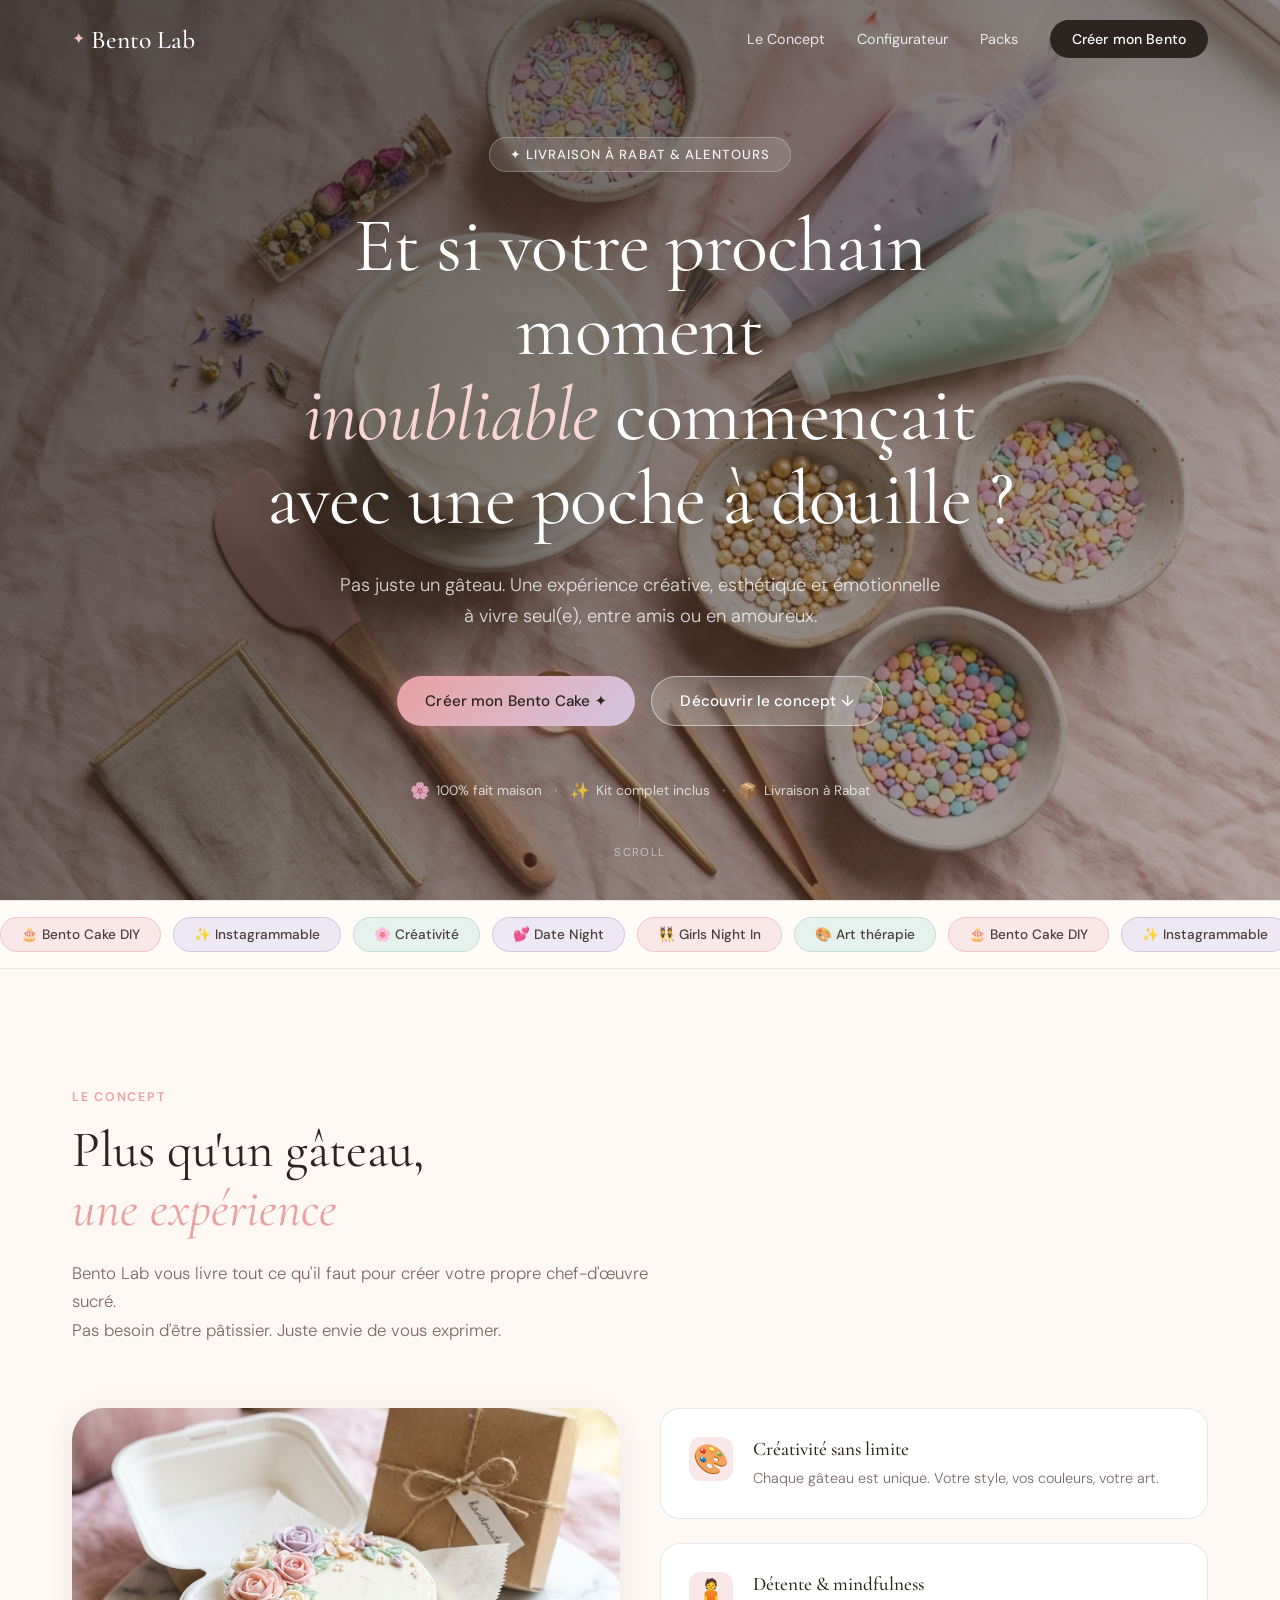
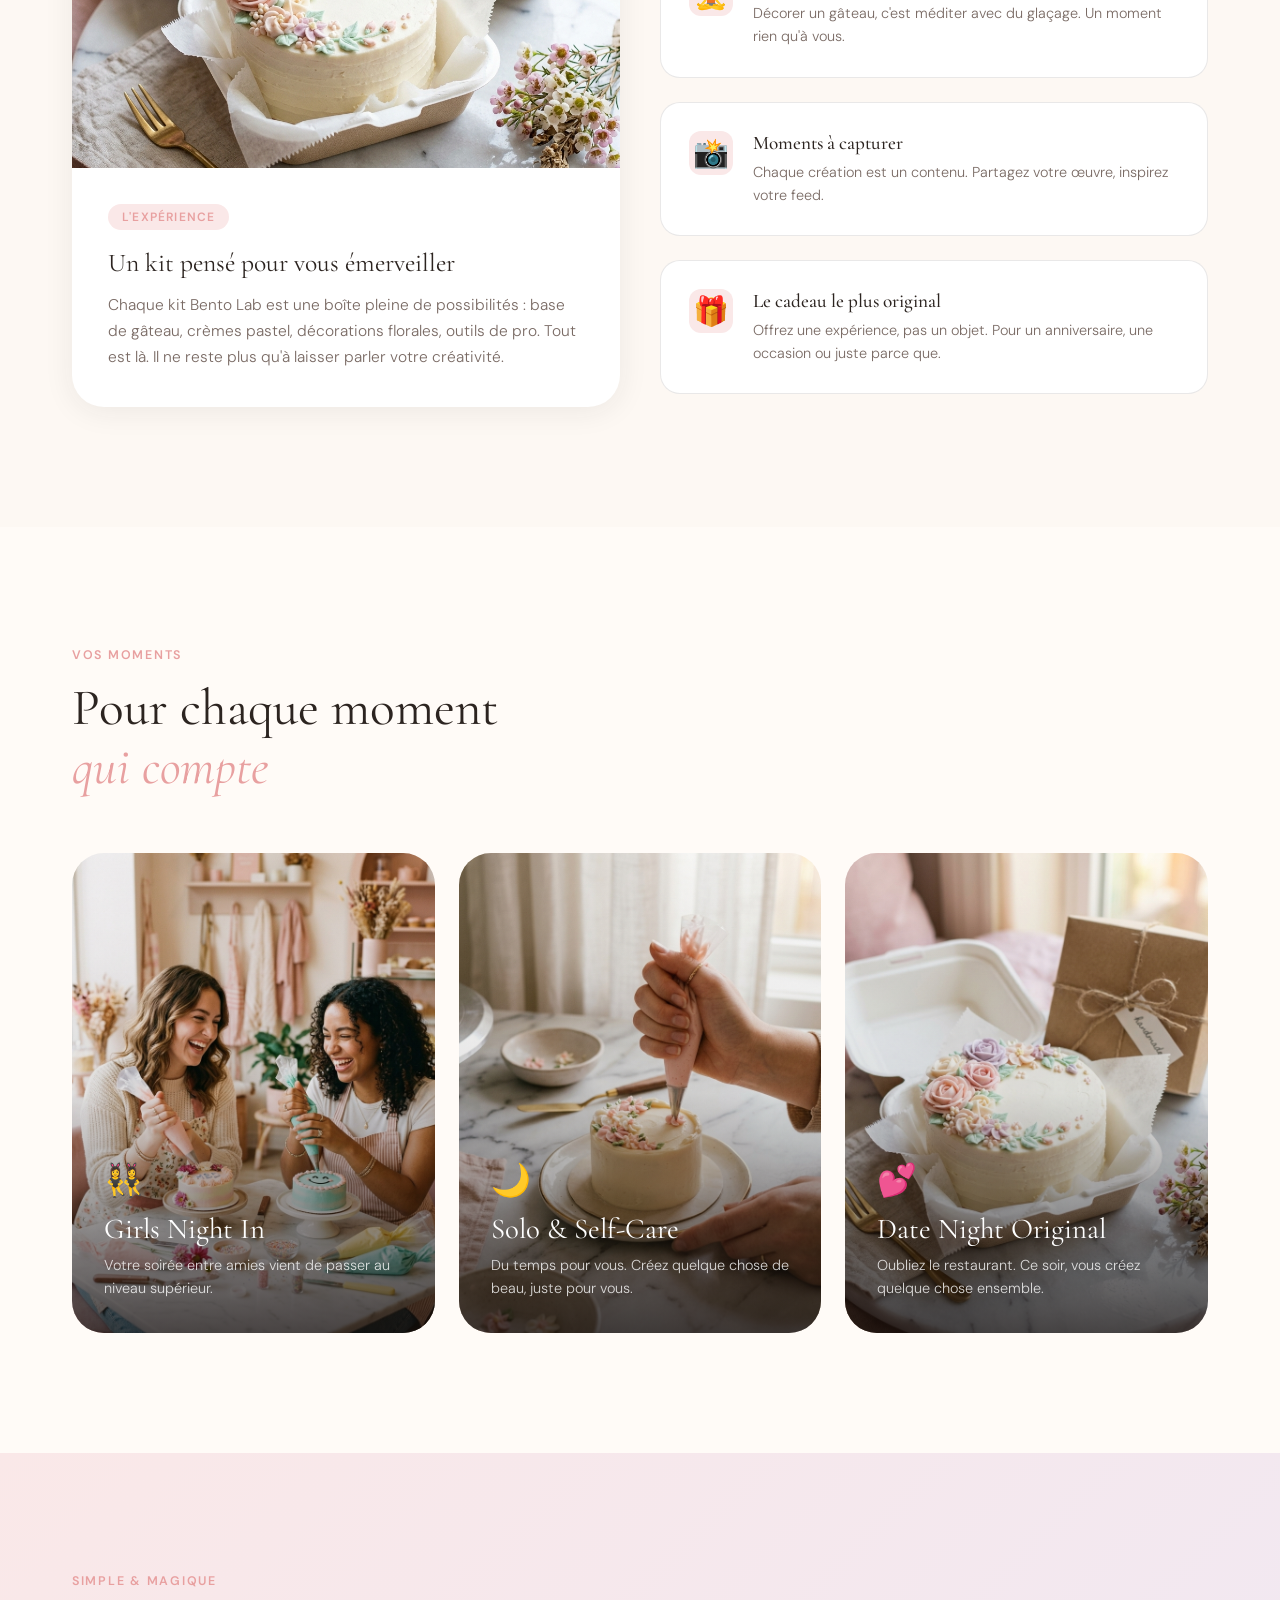
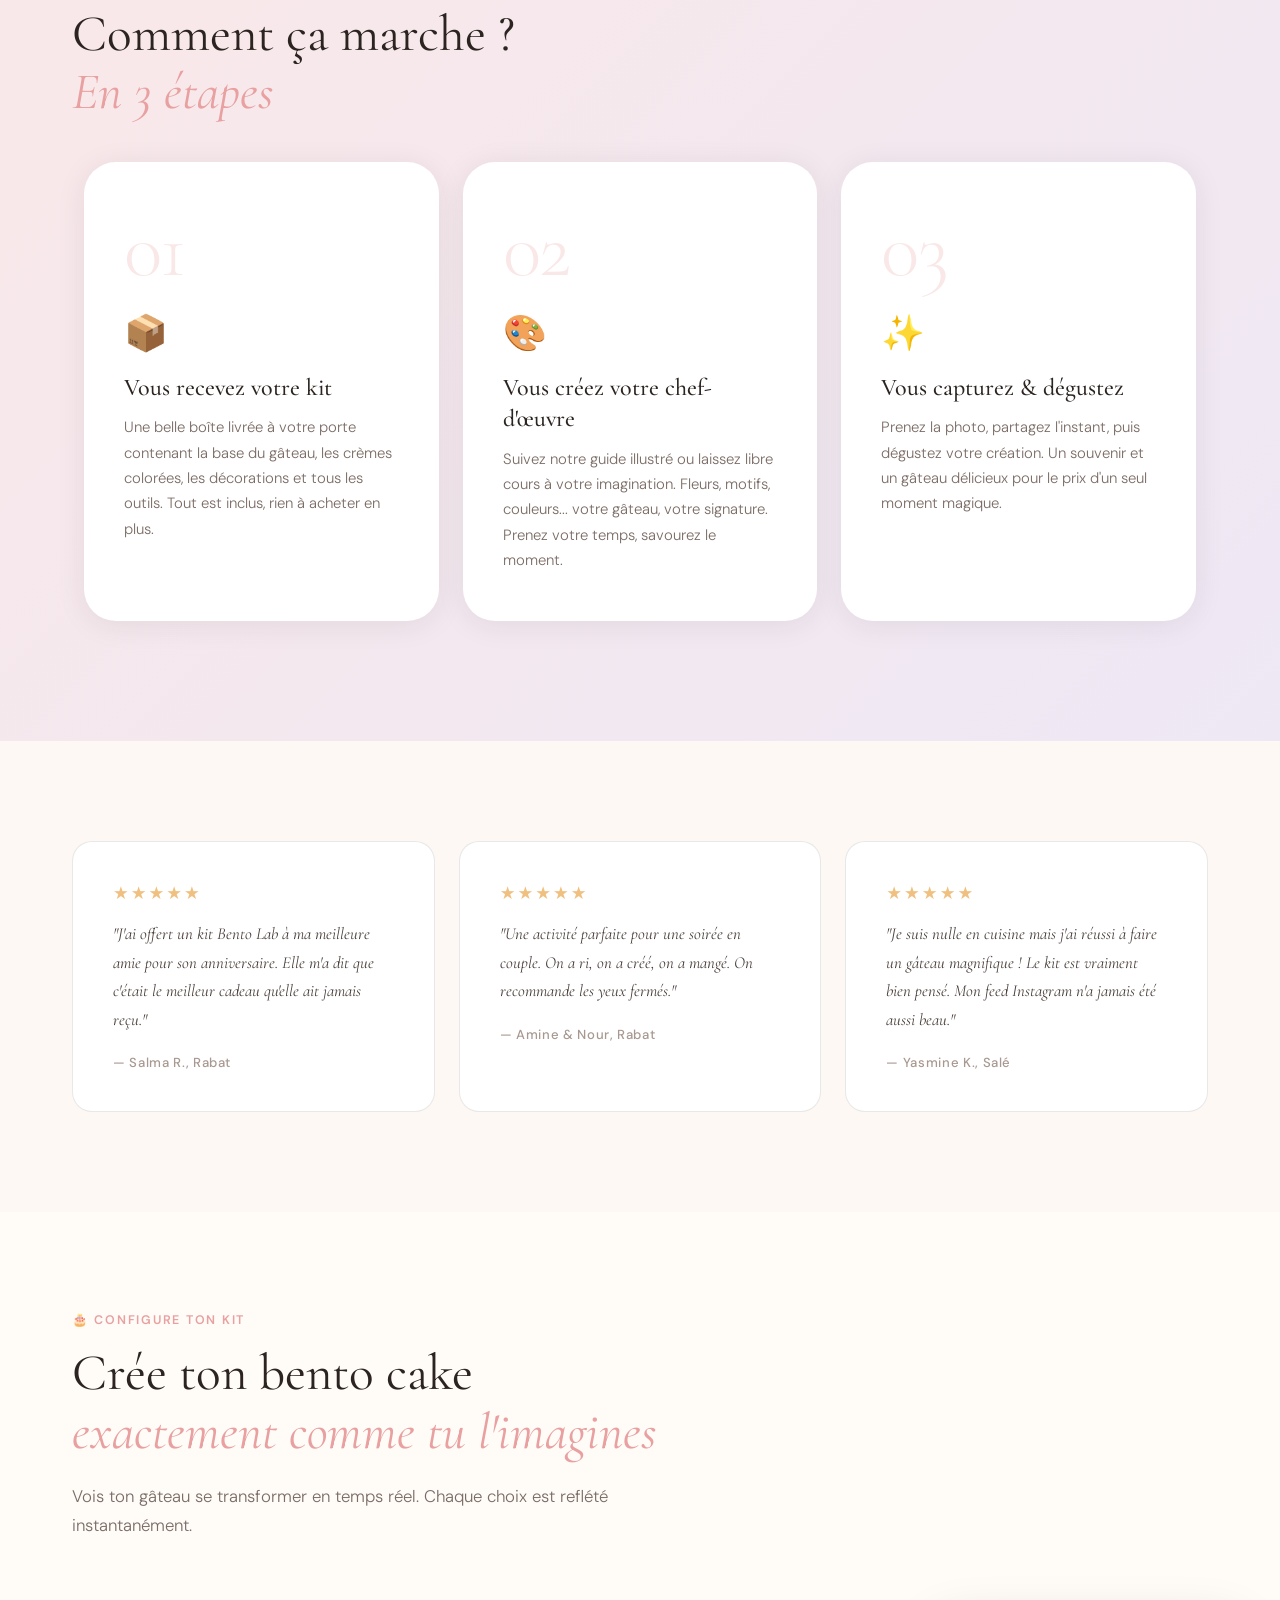
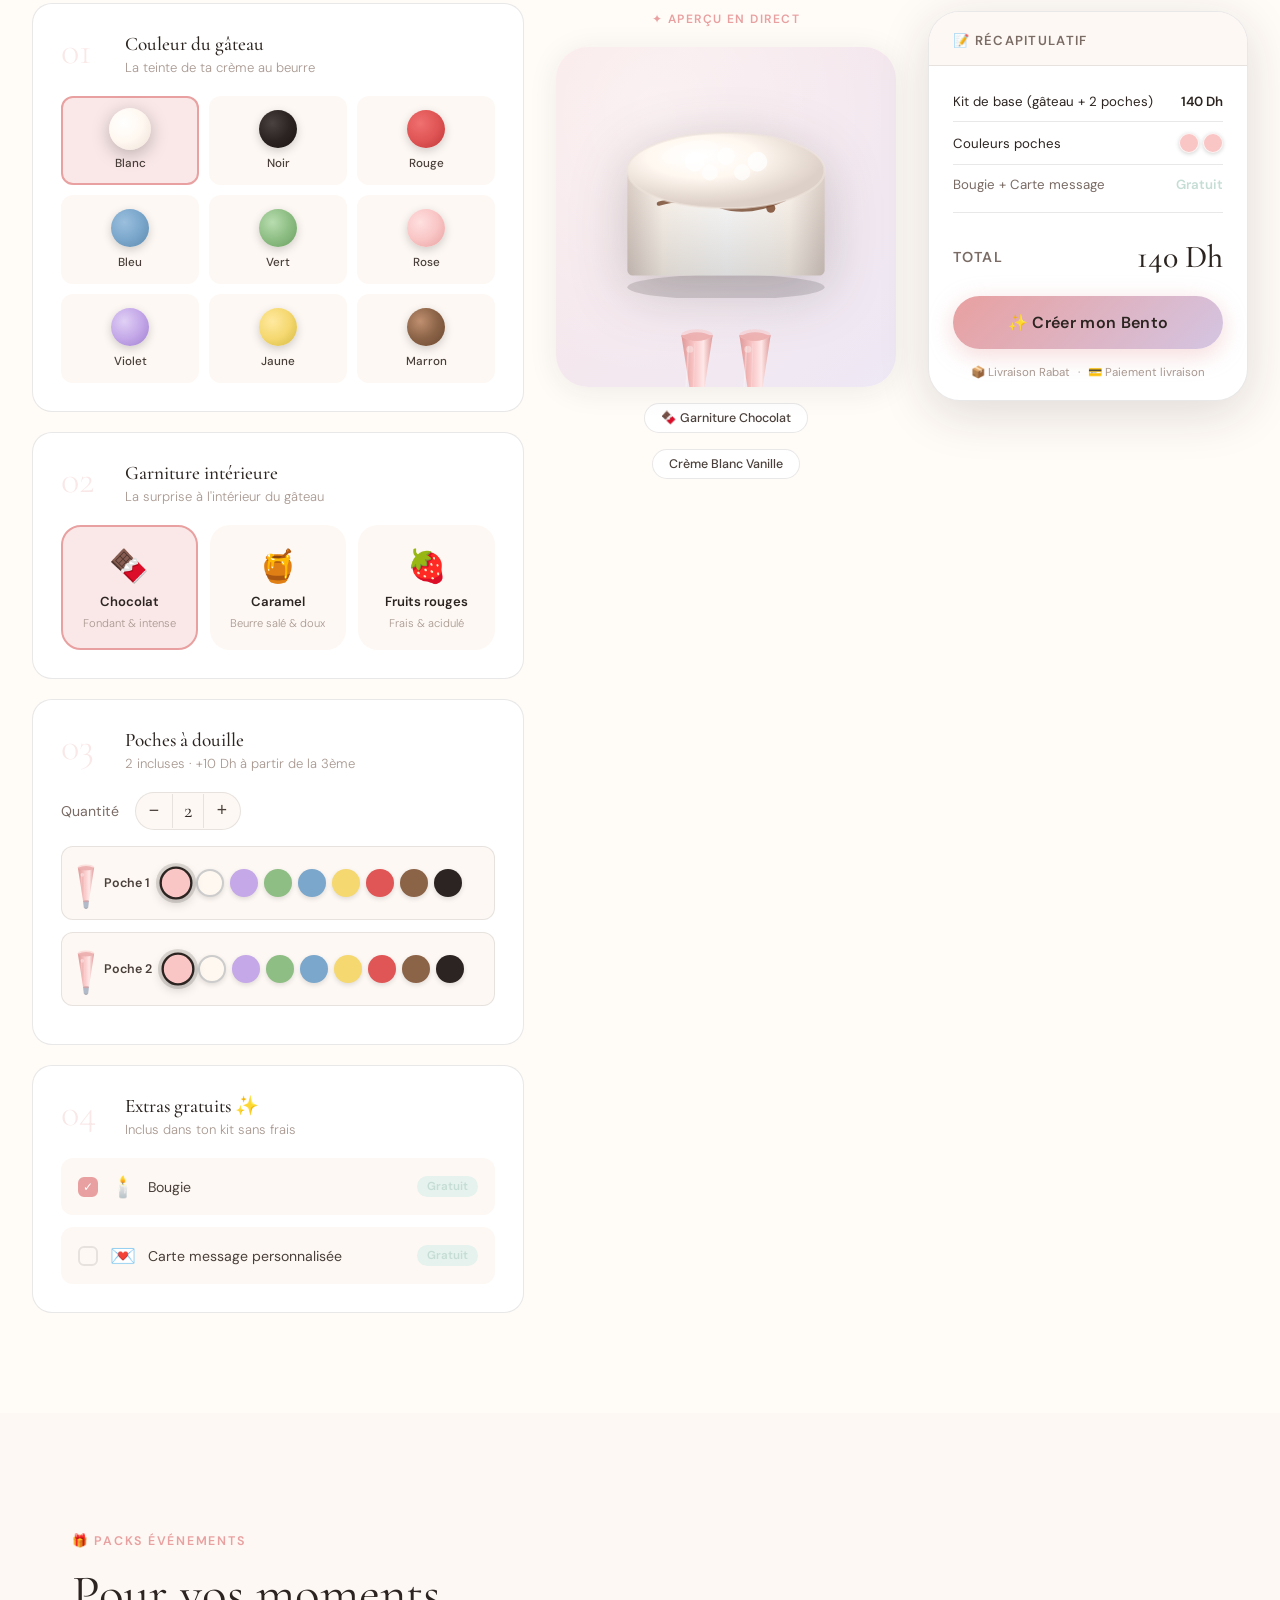
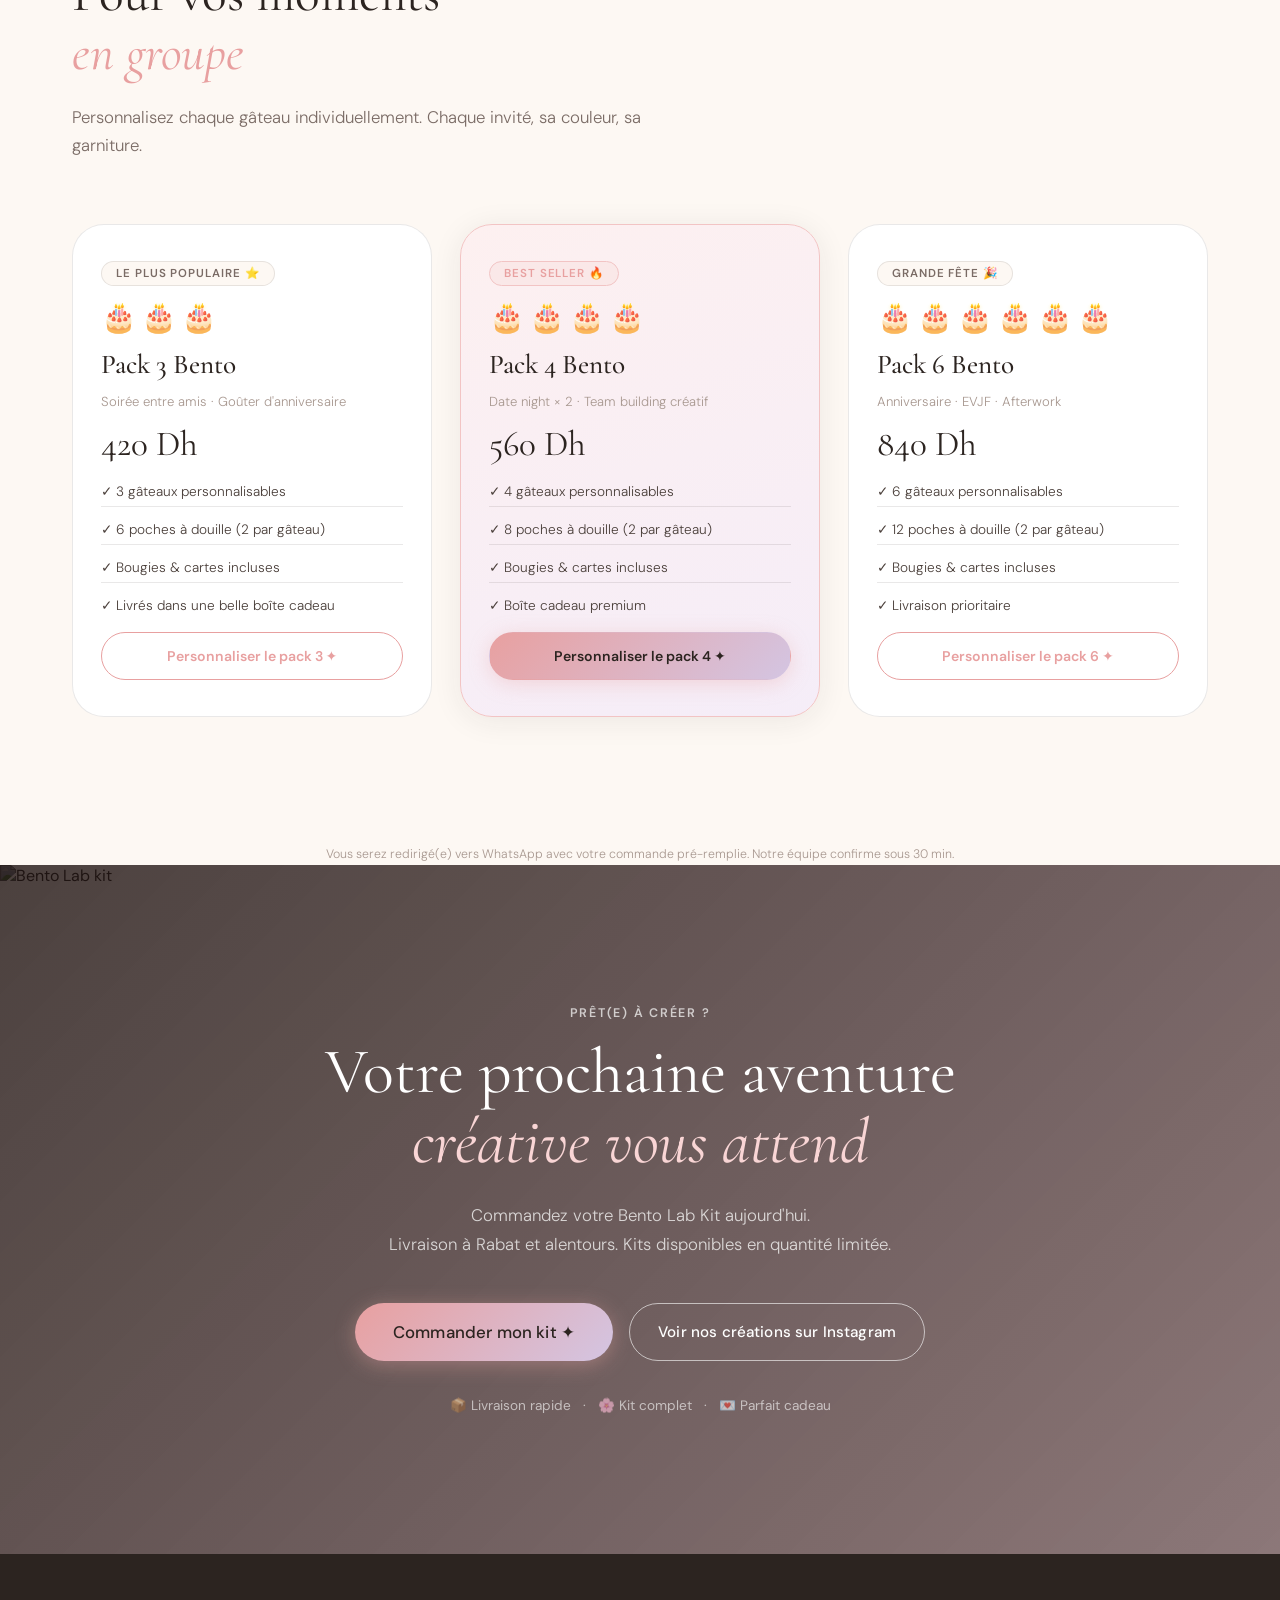
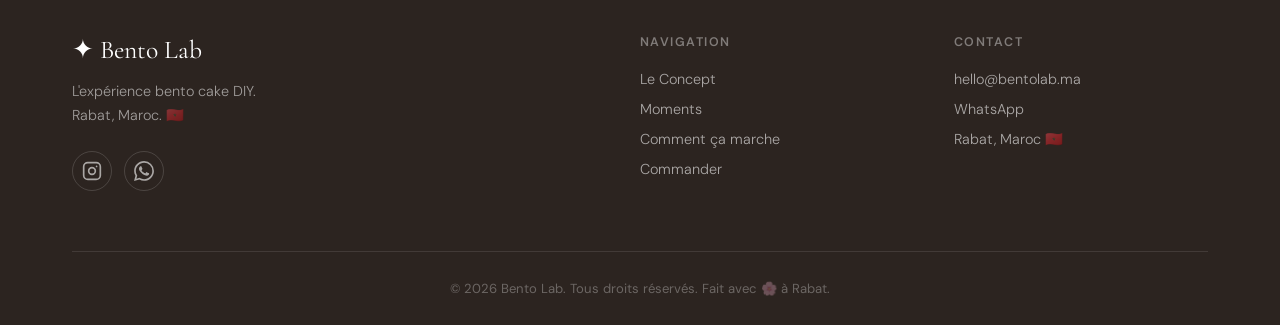
==== commit 15b3a99f: "Update index.html" ====
--- a/index.html
+++ b/index.html
@@ -44,7 +44,7 @@
   <!-- HERO -->
   <section class="hero" id="hero">
     <div class="hero-bg">
-      <img src="images/hero_kit.png" alt="Bento Lab DIY Cake Kit" class="hero-img" />
+      <img src="hero_kit.png" alt="Bento Lab DIY Cake Kit" class="hero-img" />
       <div class="hero-overlay"></div>
     </div>
     <div class="hero-content">
@@ -109,7 +109,7 @@
       <div class="concept-grid">
         <div class="concept-card animate-on-scroll" id="concept-card-1">
           <div class="concept-img-wrap">
-            <img src="images/cake.png" alt="Bento cake décoré" />
+            <img src="cake.png" alt="Bento cake décoré" />
           </div>
           <div class="concept-card-body">
             <div class="concept-tag">L'expérience</div>
@@ -164,7 +164,7 @@
     <div class="moments-grid">
       <div class="moment-card animate-on-scroll" id="moment-friends">
         <div class="moment-img-wrap">
-          <img src="images/friends.png" alt="Amies qui décorent des bento cakes ensemble" />
+          <img src="friends.png" alt="Amies qui décorent des bento cakes ensemble" />
           <div class="moment-overlay"></div>
         </div>
         <div class="moment-caption">
@@ -176,7 +176,7 @@
 
       <div class="moment-card animate-on-scroll" id="moment-solo">
         <div class="moment-img-wrap">
-          <img src="images/hands.png" alt="Décoration d'un bento cake en gros plan" />
+          <img src="hands.png" alt="Décoration d'un bento cake en gros plan" />
           <div class="moment-overlay"></div>
         </div>
         <div class="moment-caption">
@@ -188,7 +188,7 @@
 
       <div class="moment-card animate-on-scroll" id="moment-date">
         <div class="moment-img-wrap">
-          <img src="images/cake.png" alt="Bento cake romantique" />
+          <img src="cake.png" alt="Bento cake romantique" />
           <div class="moment-overlay"></div>
         </div>
         <div class="moment-caption">
@@ -786,4 +786,4 @@
   <script src="script.js"></script>
 </body>
 
-</html>+</html>
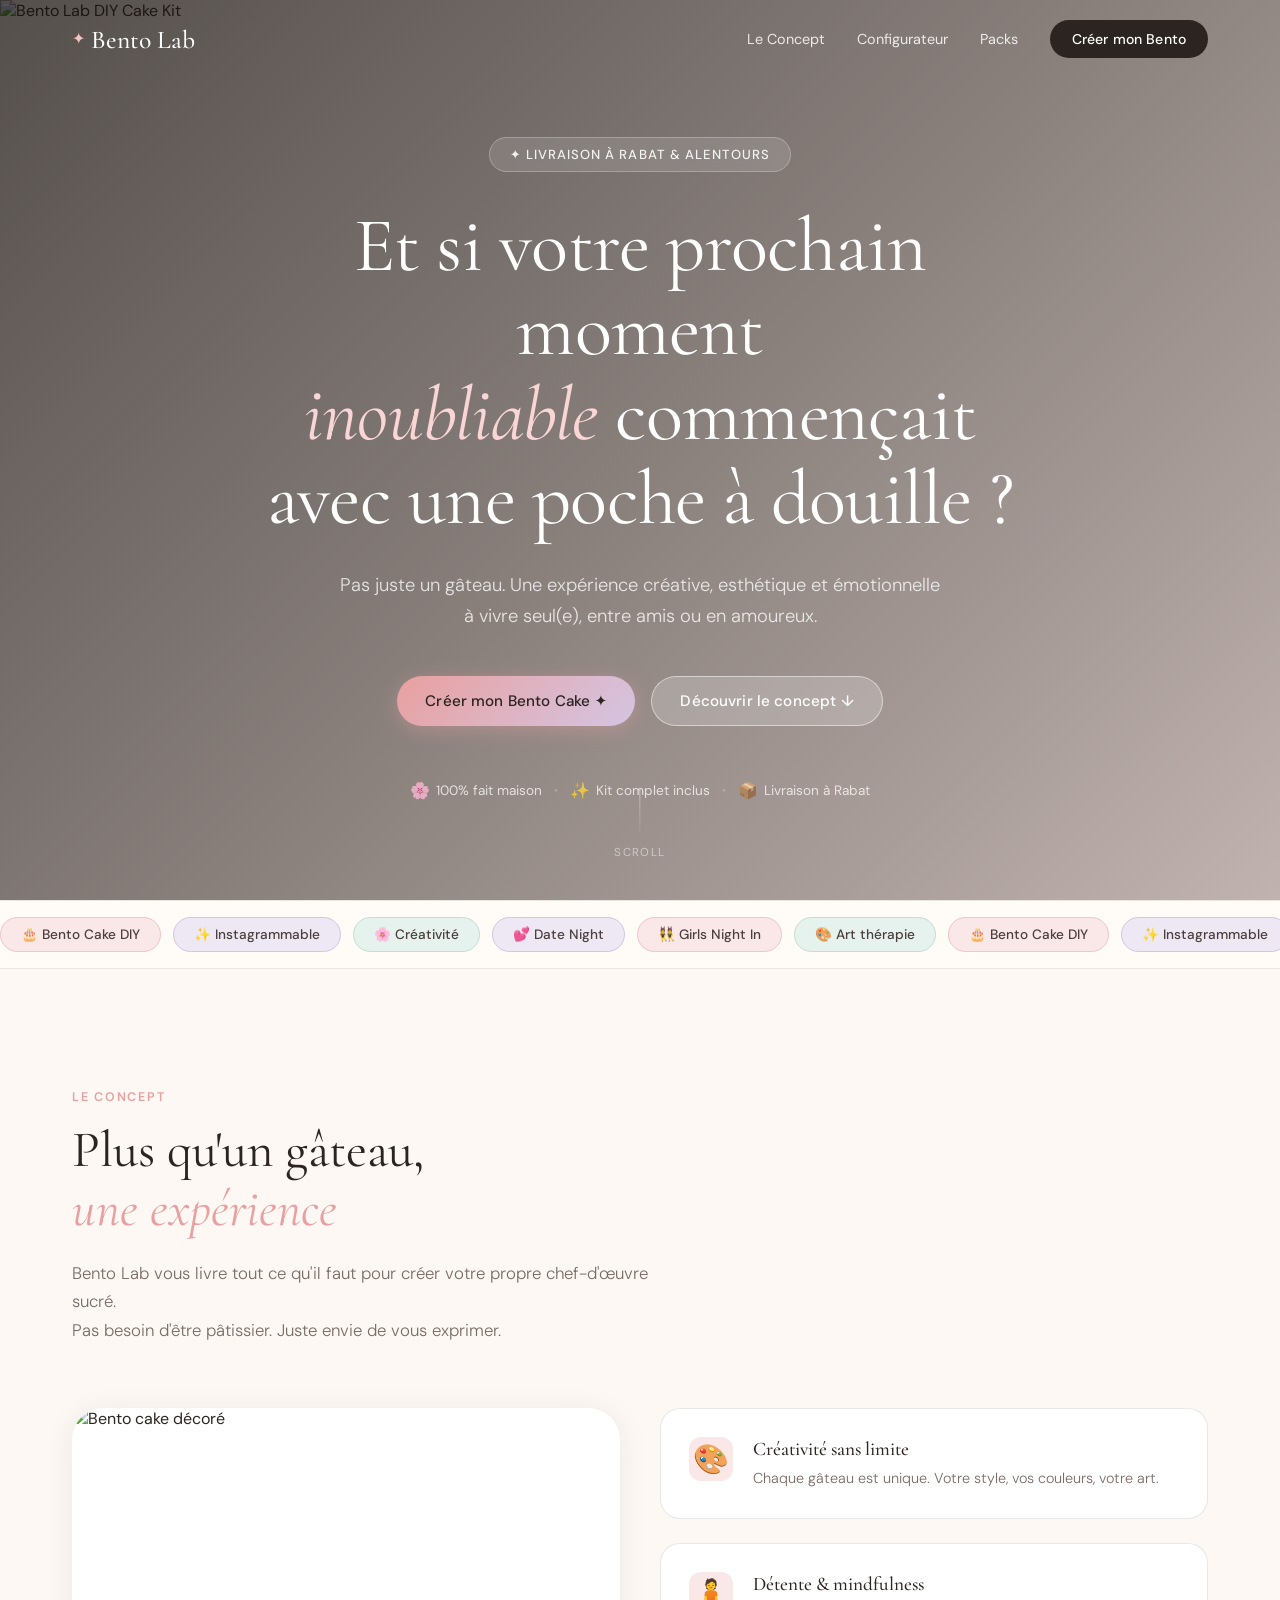
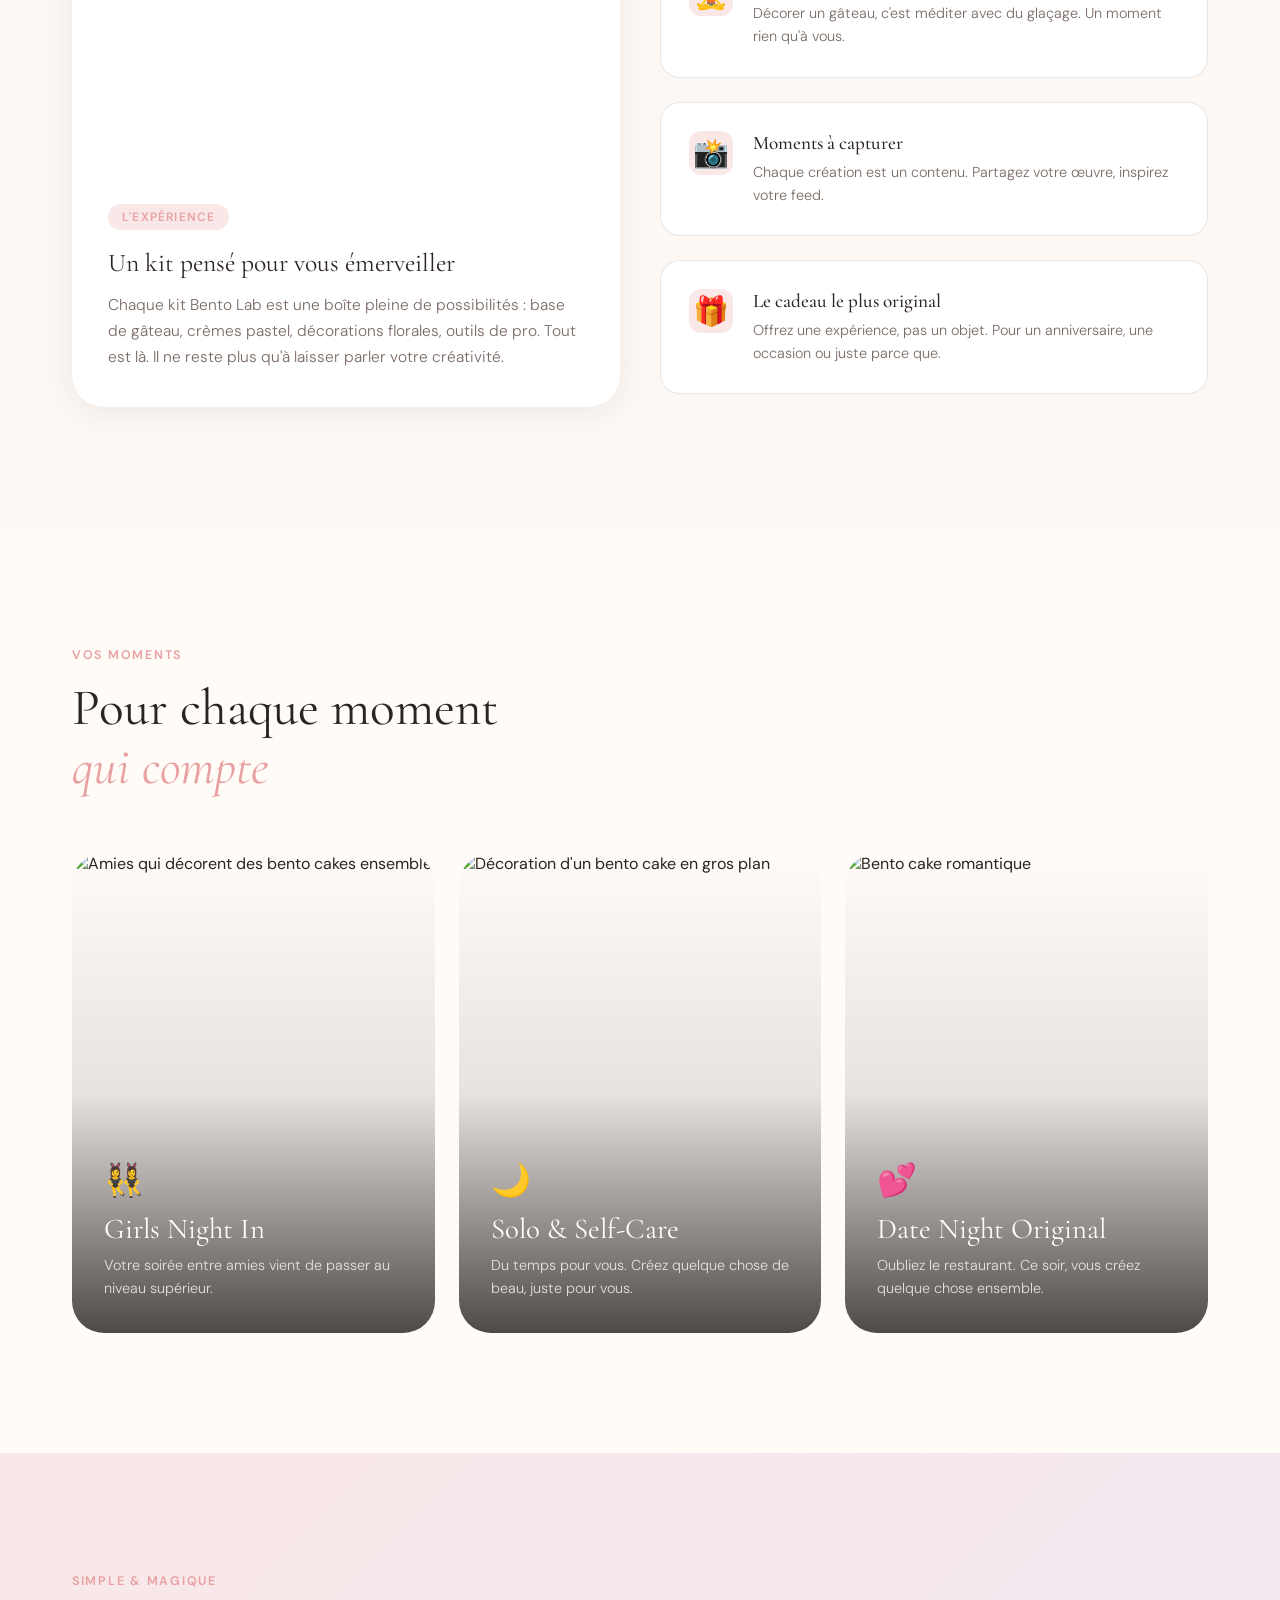
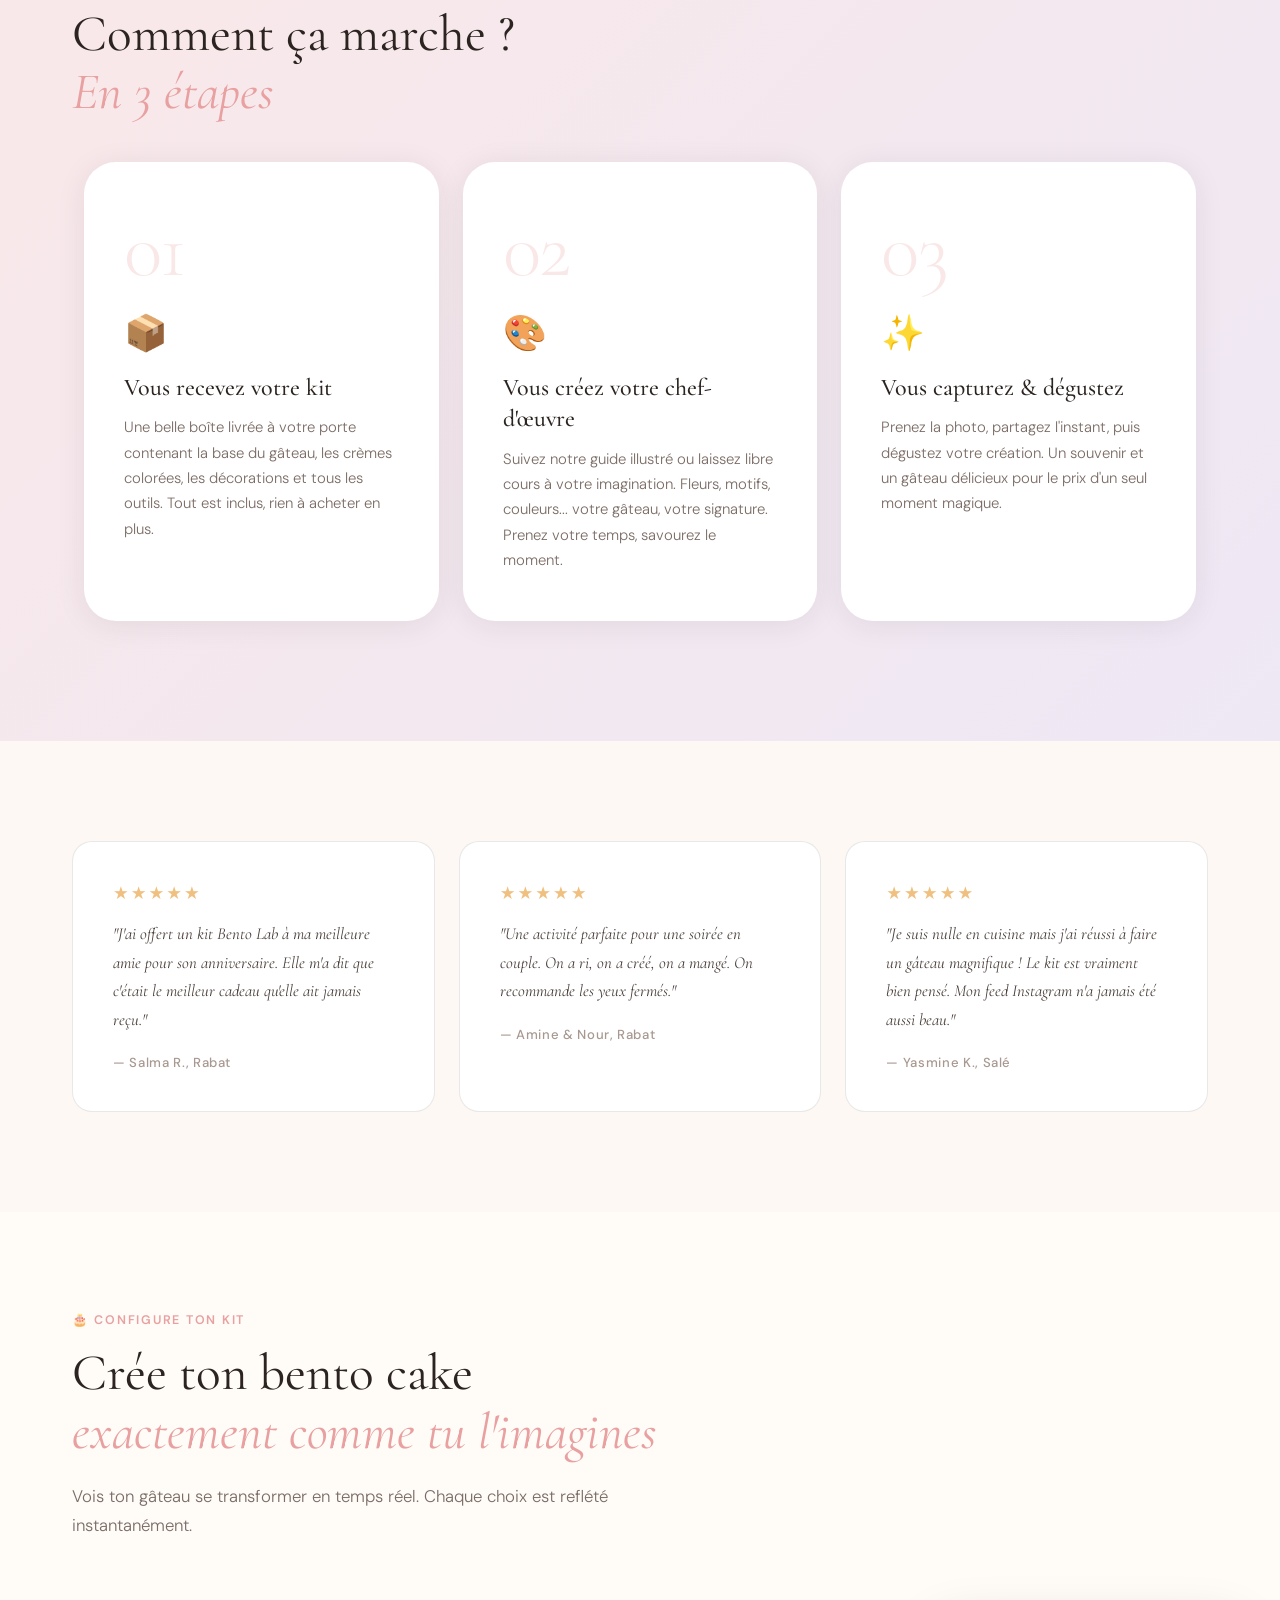
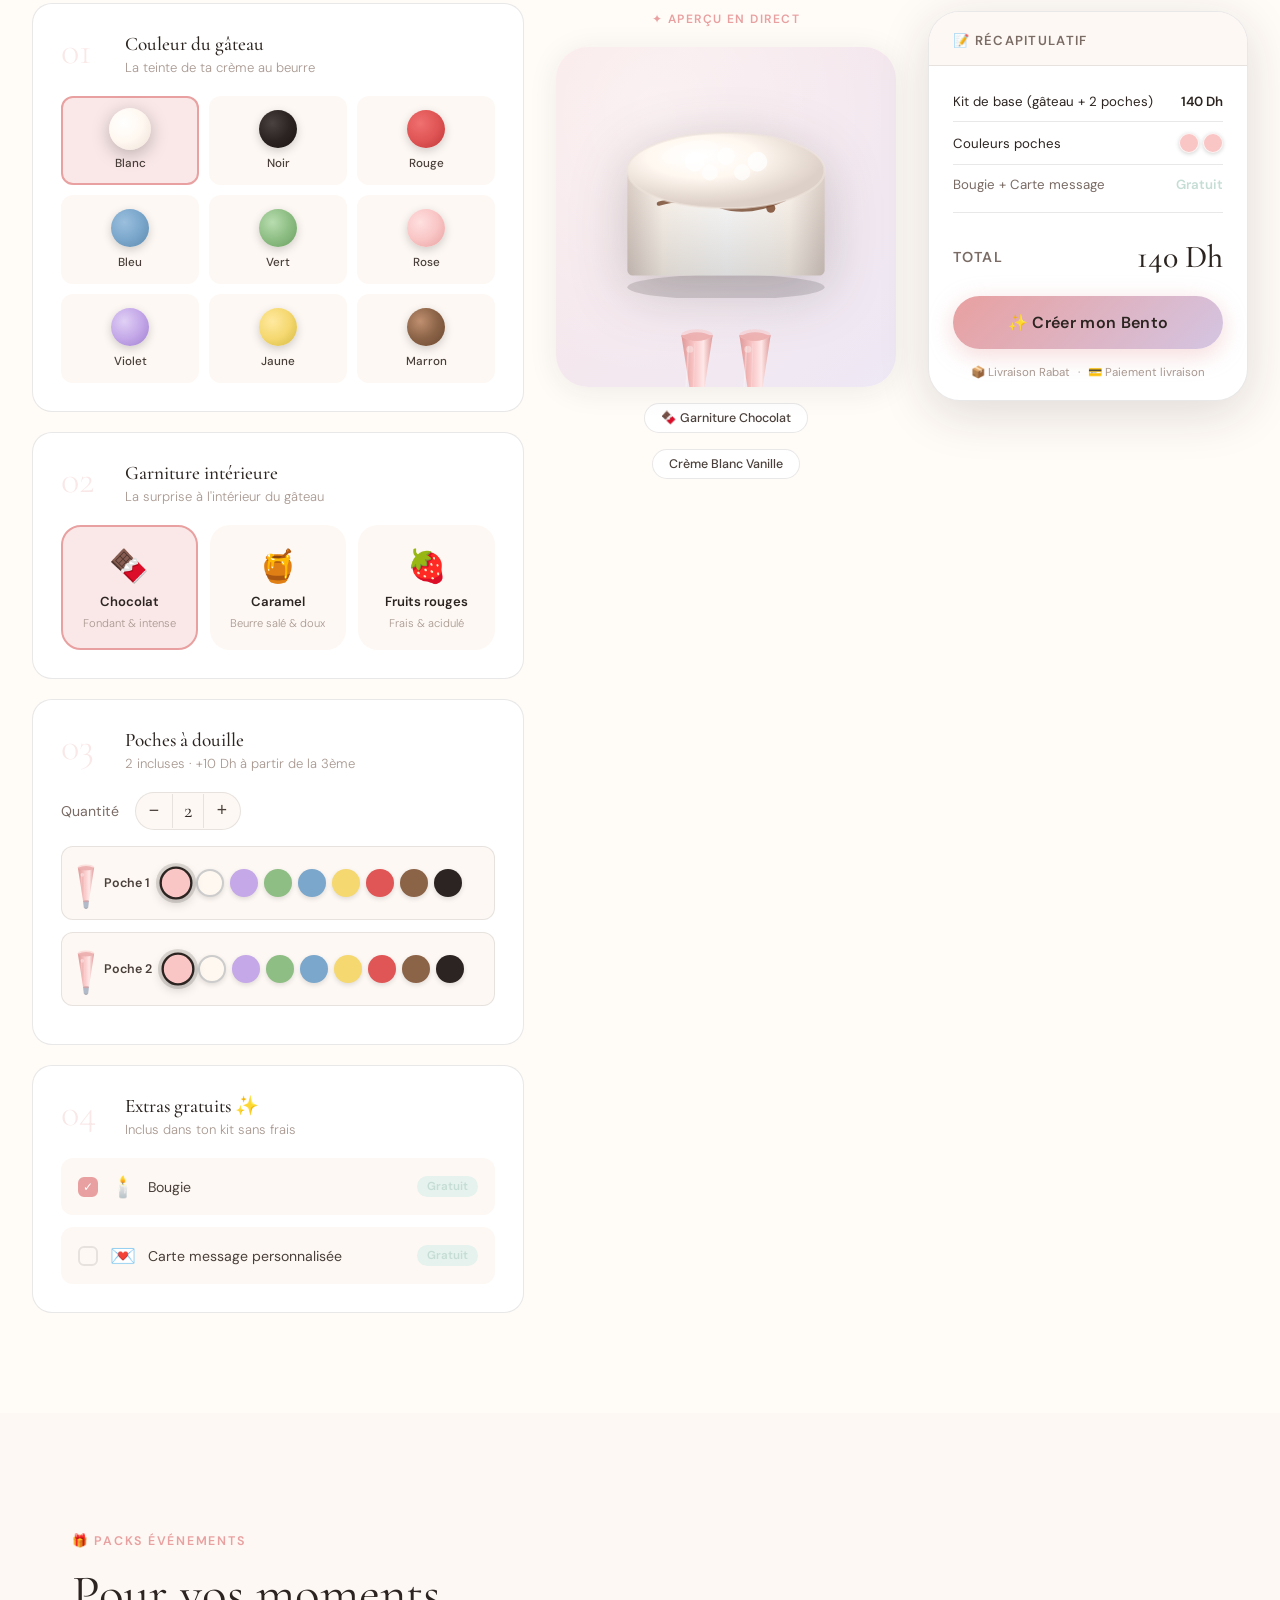
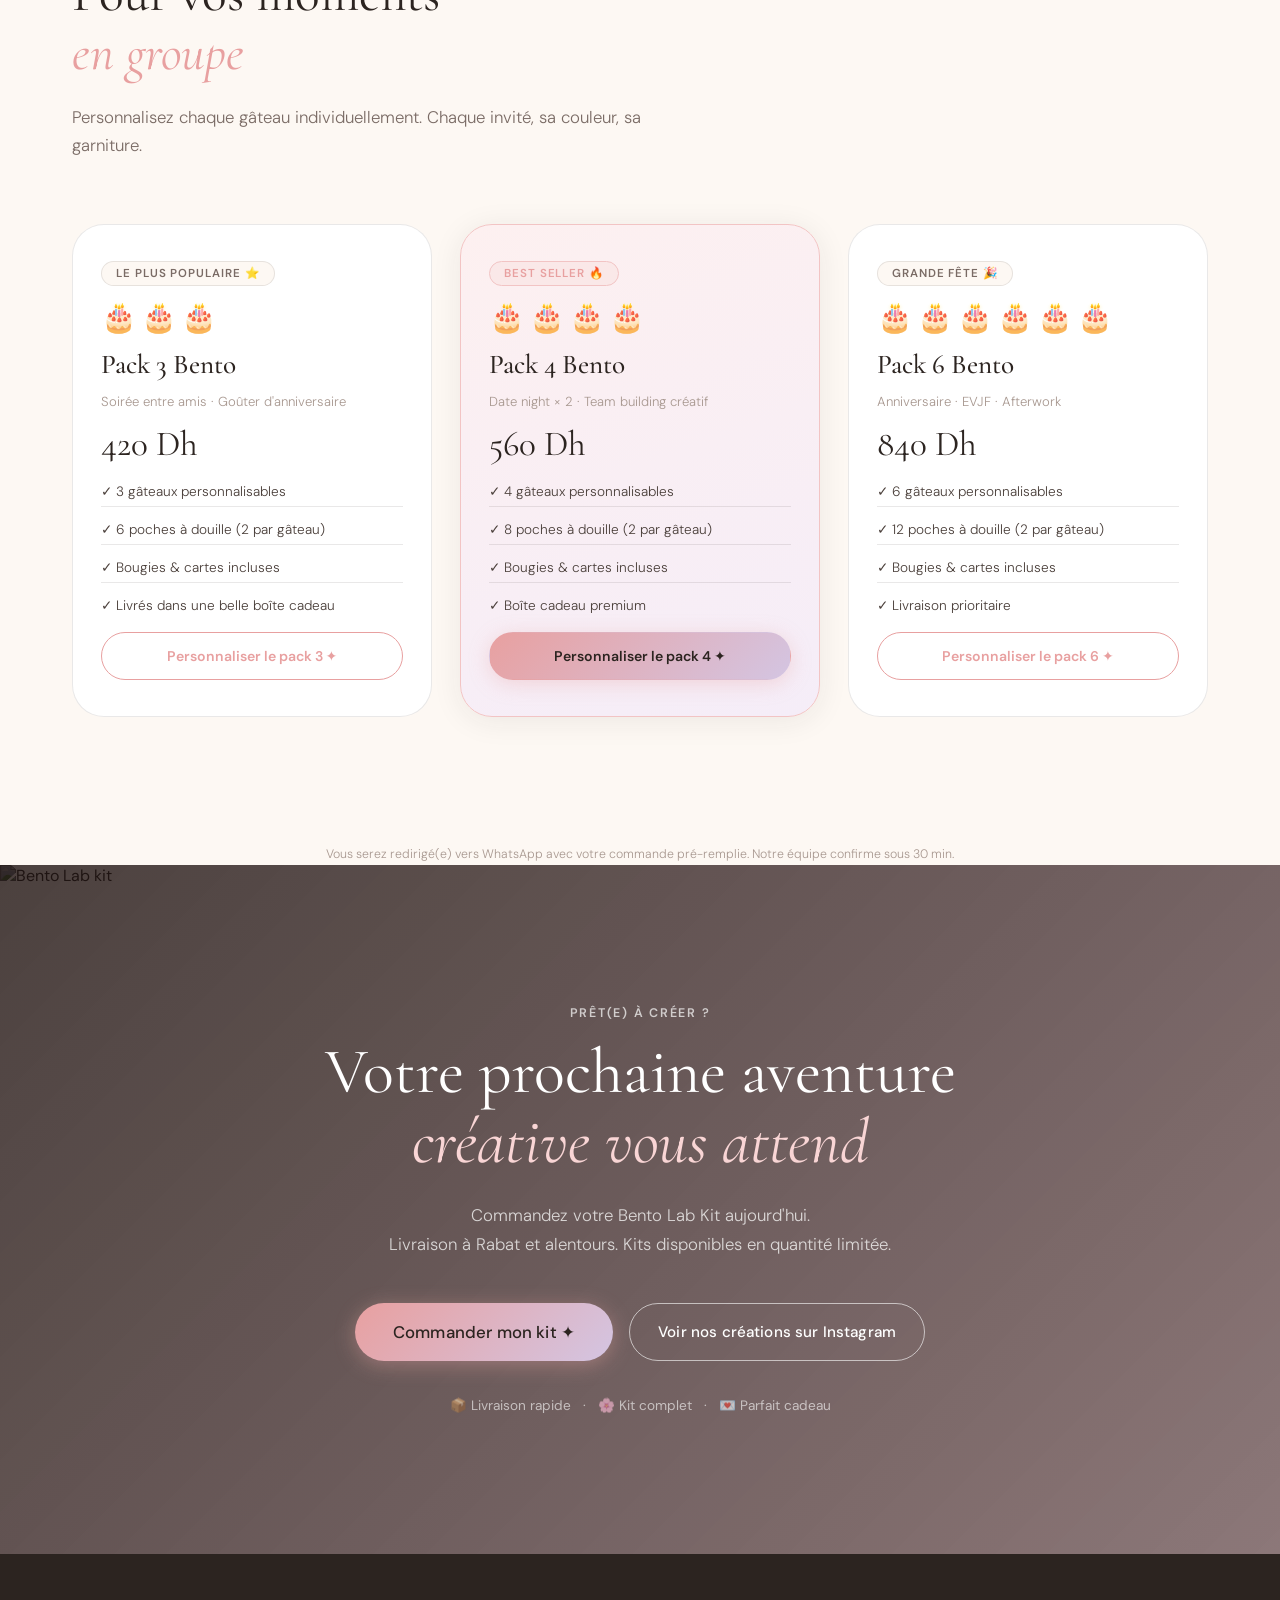
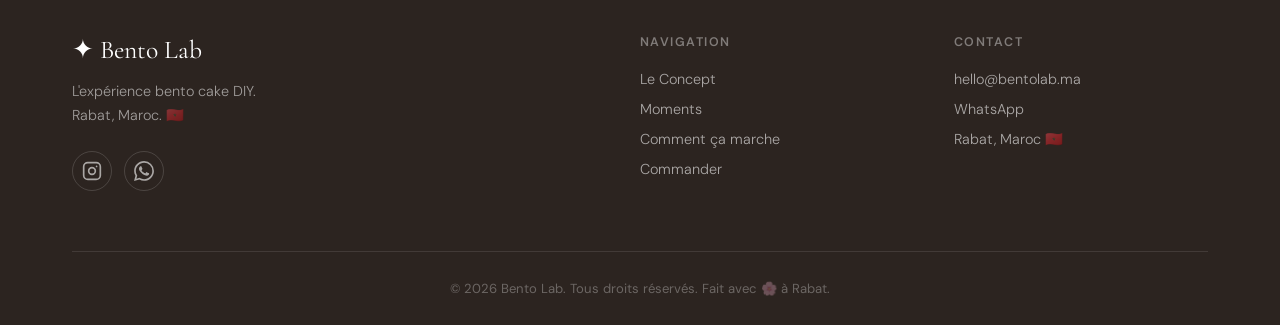
==== commit a513e568: "Update index.html" ====
--- a/index.html
+++ b/index.html
@@ -44,7 +44,7 @@
   <!-- HERO -->
   <section class="hero" id="hero">
     <div class="hero-bg">
-      <img src="hero_kit.png" alt="Bento Lab DIY Cake Kit" class="hero-img" />
+      <img src="images/hero_kit.png" alt="Bento Lab DIY Cake Kit" class="hero-img" />
       <div class="hero-overlay"></div>
     </div>
     <div class="hero-content">
@@ -109,7 +109,7 @@
       <div class="concept-grid">
         <div class="concept-card animate-on-scroll" id="concept-card-1">
           <div class="concept-img-wrap">
-            <img src="cake.png" alt="Bento cake décoré" />
+            <img src="images/cake.png" alt="Bento cake décoré" />
           </div>
           <div class="concept-card-body">
             <div class="concept-tag">L'expérience</div>
@@ -164,7 +164,7 @@
     <div class="moments-grid">
       <div class="moment-card animate-on-scroll" id="moment-friends">
         <div class="moment-img-wrap">
-          <img src="friends.png" alt="Amies qui décorent des bento cakes ensemble" />
+          <img src="images/friends.png" alt="Amies qui décorent des bento cakes ensemble" />
           <div class="moment-overlay"></div>
         </div>
         <div class="moment-caption">
@@ -176,7 +176,7 @@
 
       <div class="moment-card animate-on-scroll" id="moment-solo">
         <div class="moment-img-wrap">
-          <img src="hands.png" alt="Décoration d'un bento cake en gros plan" />
+          <img src="images/hands.png" alt="Décoration d'un bento cake en gros plan" />
           <div class="moment-overlay"></div>
         </div>
         <div class="moment-caption">
@@ -188,7 +188,7 @@
 
       <div class="moment-card animate-on-scroll" id="moment-date">
         <div class="moment-img-wrap">
-          <img src="cake.png" alt="Bento cake romantique" />
+          <img src="images/cake.png" alt="Bento cake romantique" />
           <div class="moment-overlay"></div>
         </div>
         <div class="moment-caption">
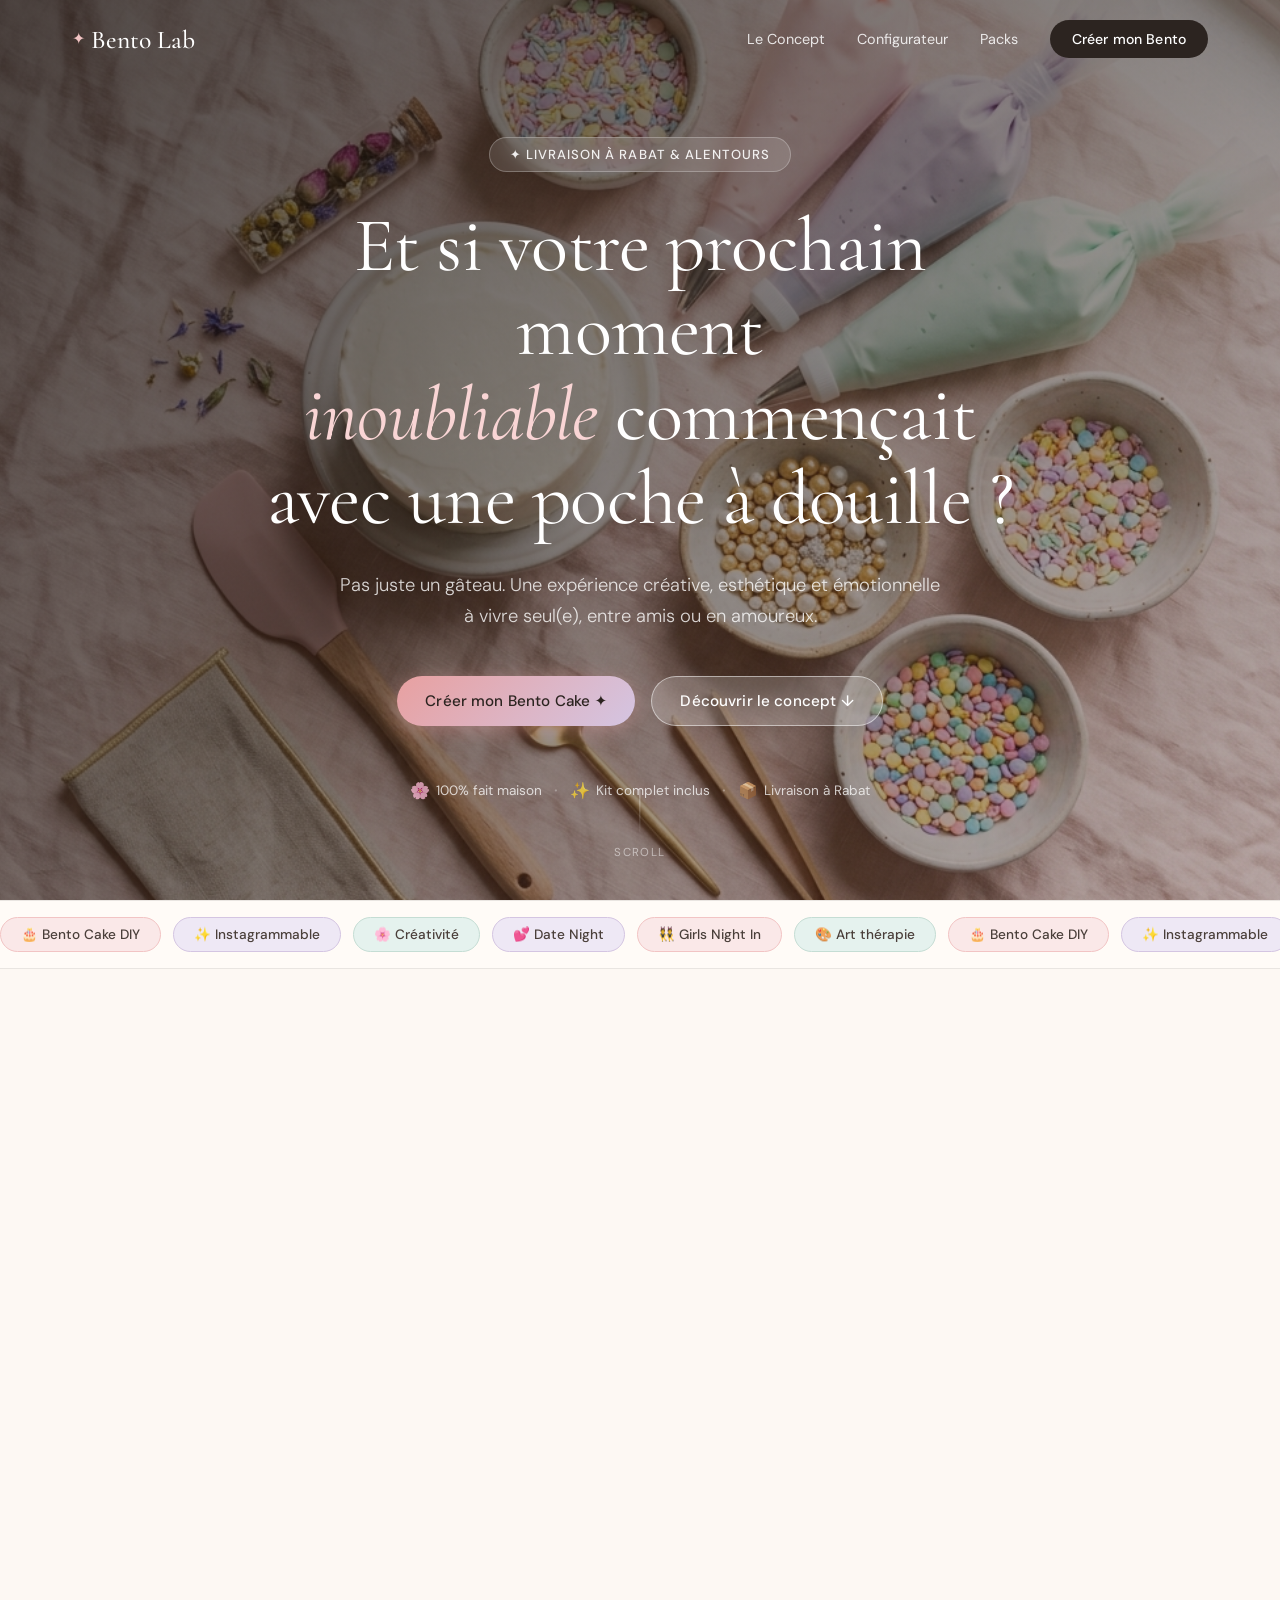
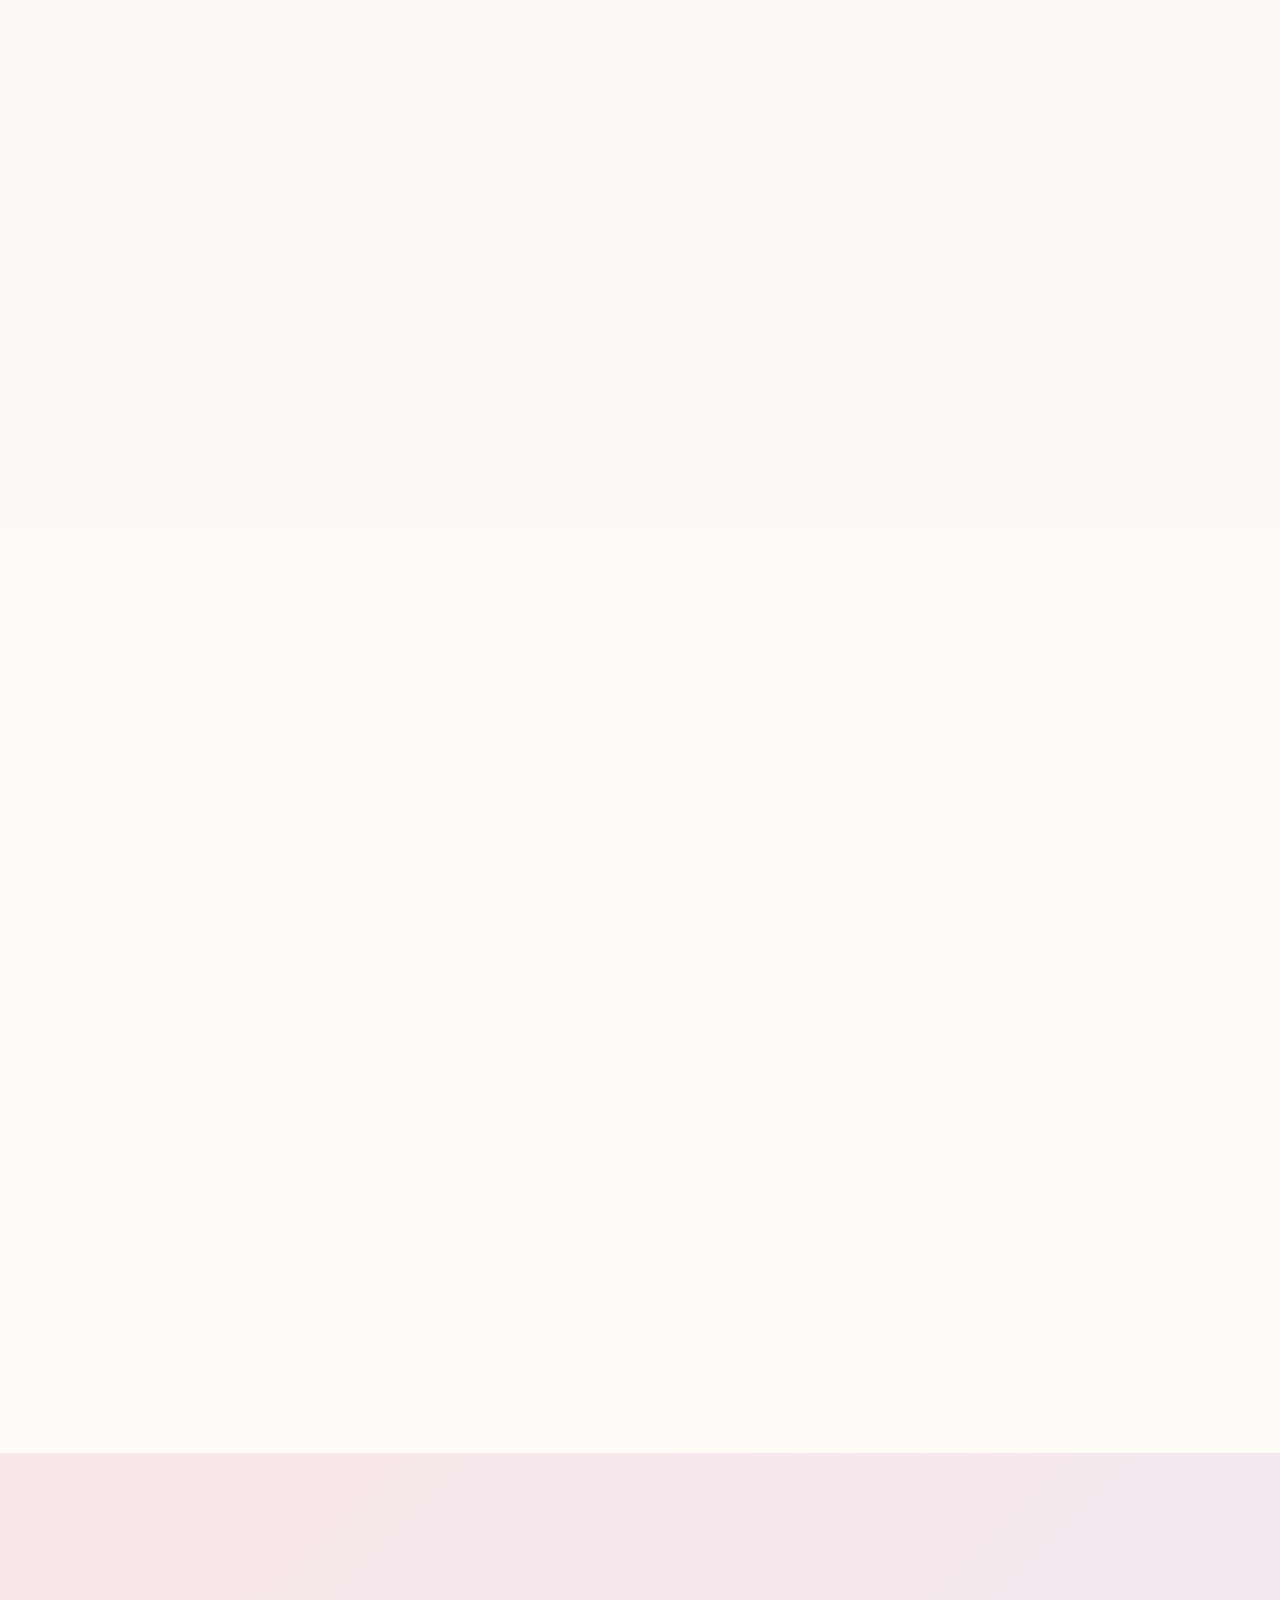
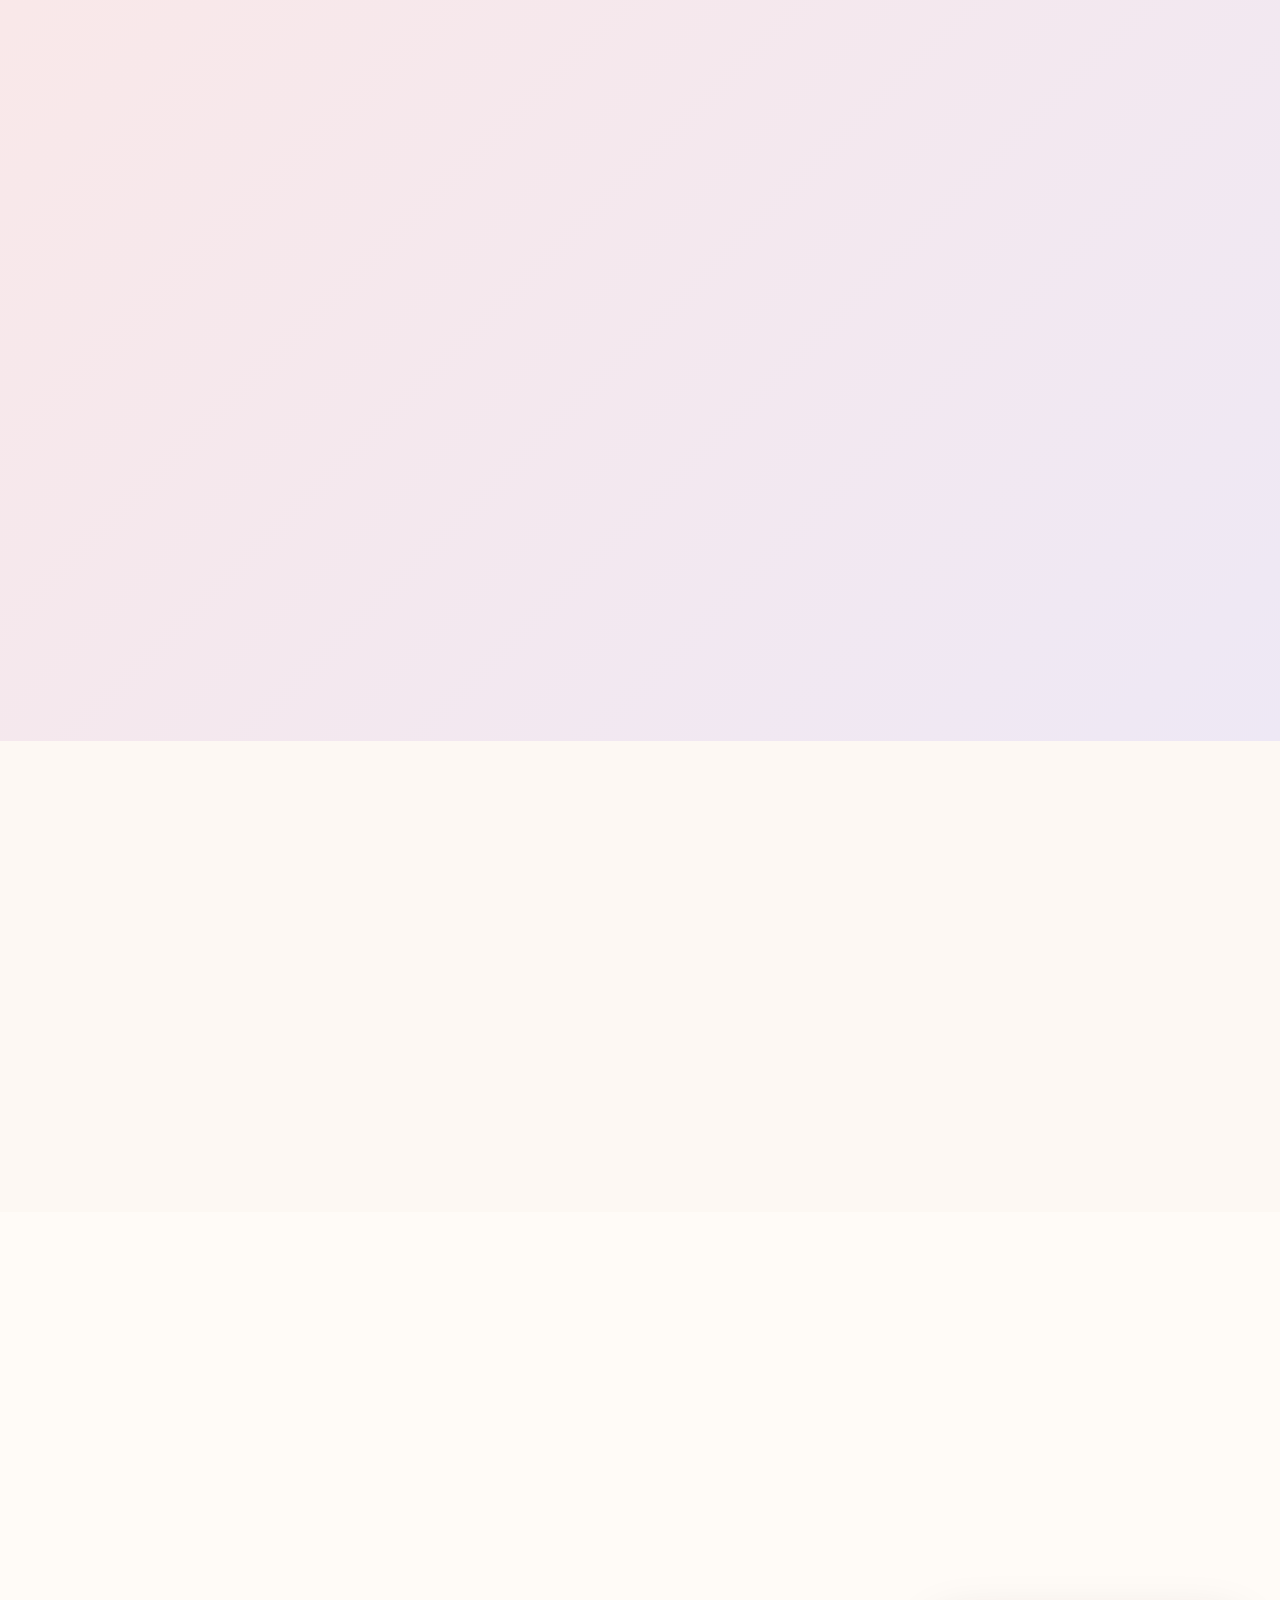
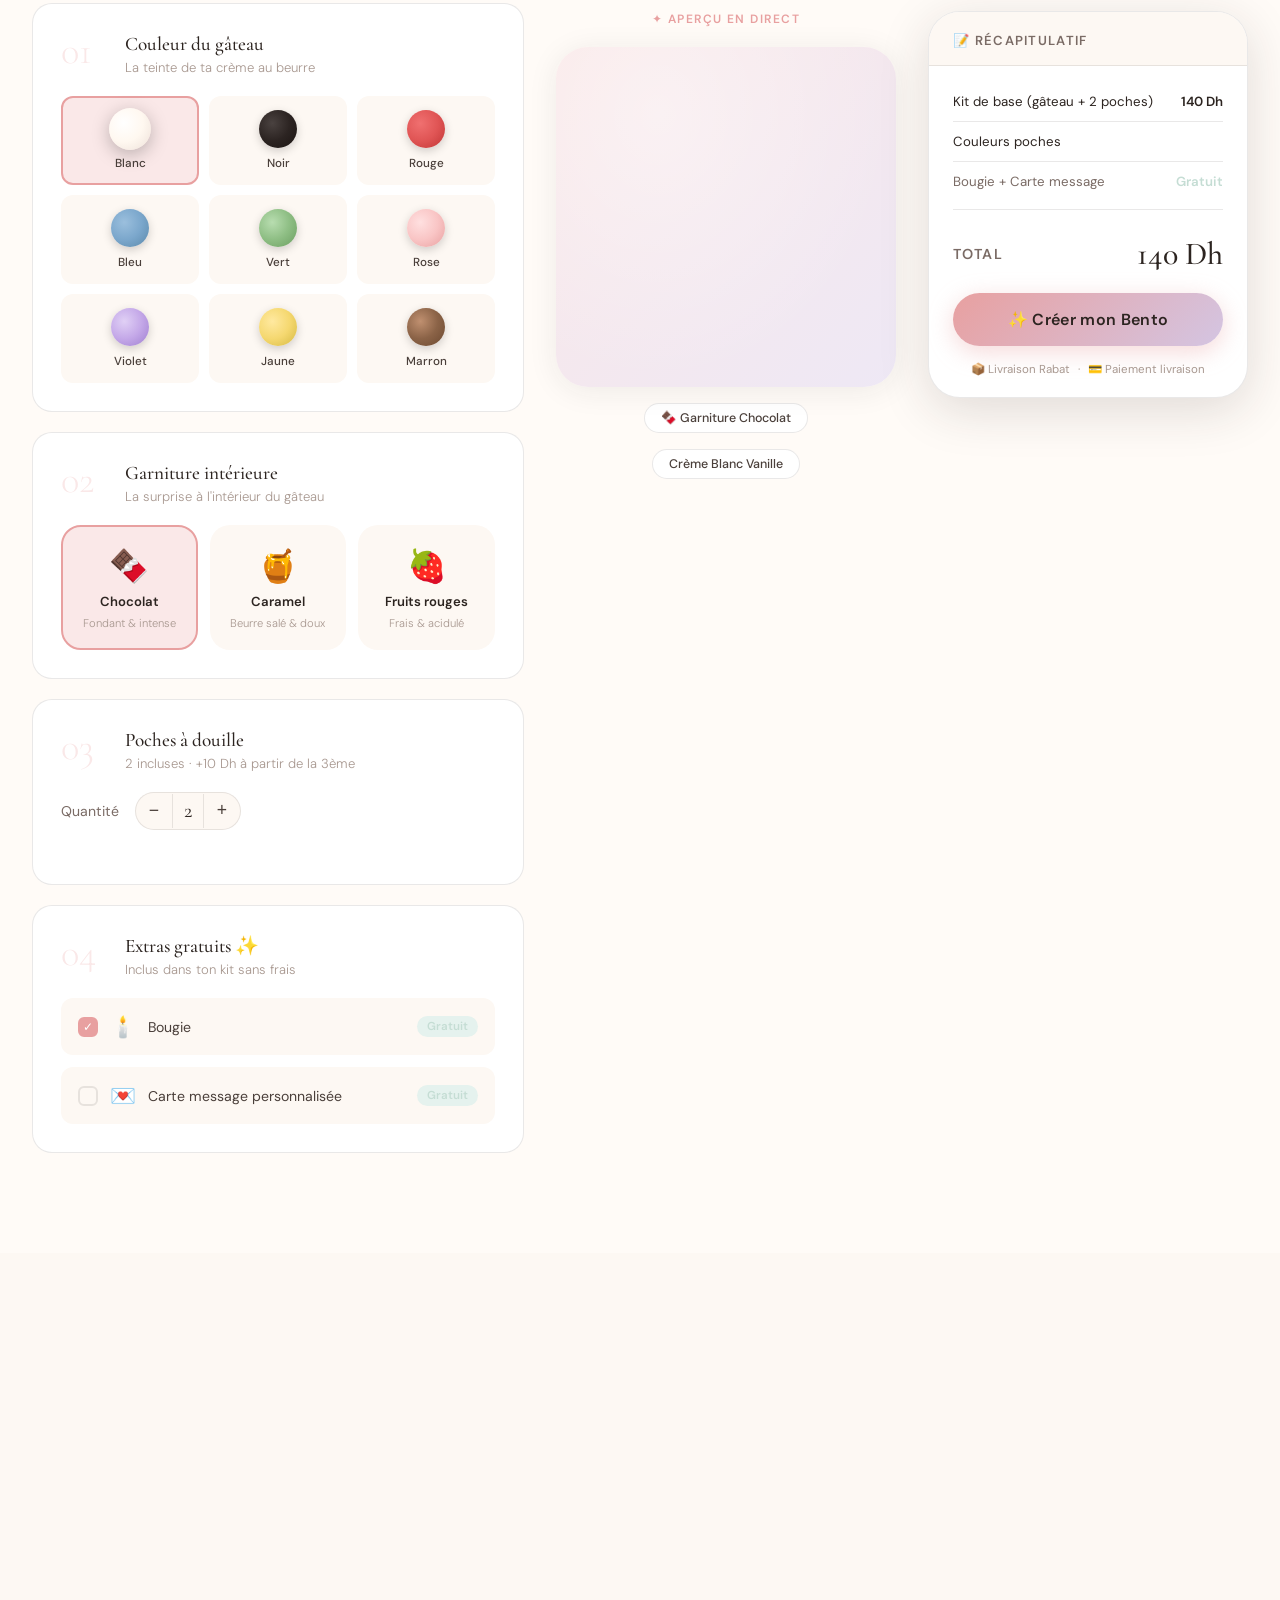
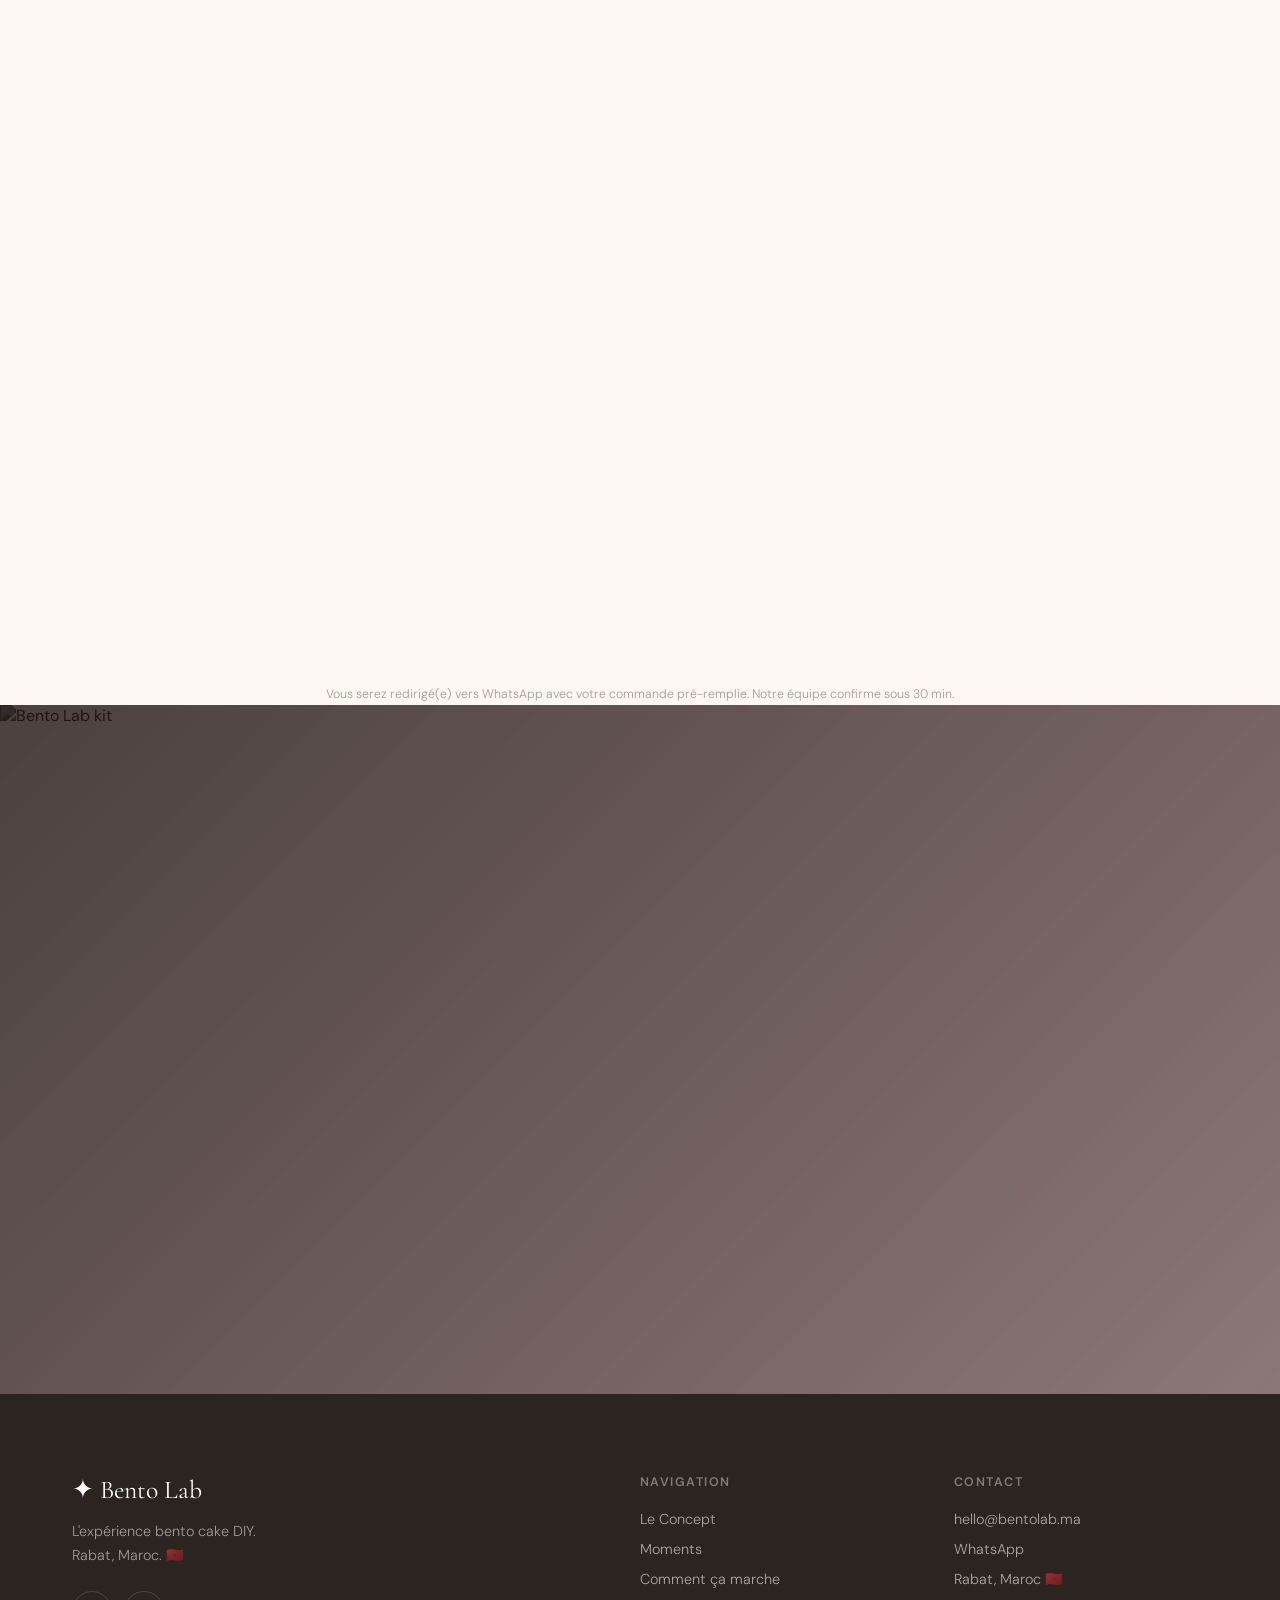
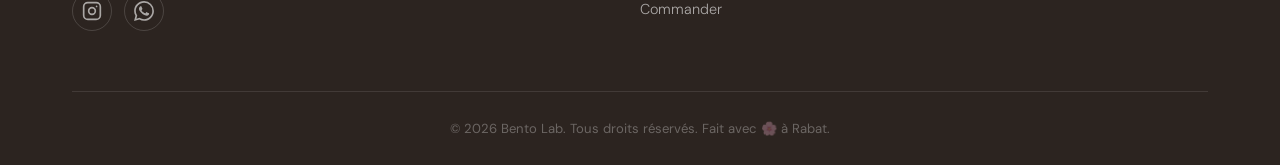
==== commit cb6d1b2c: "Update index.html" ====
--- a/index.html
+++ b/index.html
@@ -44,7 +44,7 @@
   <!-- HERO -->
   <section class="hero" id="hero">
     <div class="hero-bg">
-      <img src="images/hero_kit.png" alt="Bento Lab DIY Cake Kit" class="hero-img" />
+      <img src="hero_kit.png" alt="Bento Lab DIY Cake Kit" class="hero-img" />
       <div class="hero-overlay"></div>
     </div>
     <div class="hero-content">
@@ -109,7 +109,7 @@
       <div class="concept-grid">
         <div class="concept-card animate-on-scroll" id="concept-card-1">
           <div class="concept-img-wrap">
-            <img src="images/cake.png" alt="Bento cake décoré" />
+            <img src="cake.png" alt="Bento cake décoré" />
           </div>
           <div class="concept-card-body">
             <div class="concept-tag">L'expérience</div>
@@ -164,7 +164,7 @@
     <div class="moments-grid">
       <div class="moment-card animate-on-scroll" id="moment-friends">
         <div class="moment-img-wrap">
-          <img src="images/friends.png" alt="Amies qui décorent des bento cakes ensemble" />
+          <img src="friends.png" alt="Amies qui décorent des bento cakes ensemble" />
           <div class="moment-overlay"></div>
         </div>
         <div class="moment-caption">
@@ -176,7 +176,7 @@
 
       <div class="moment-card animate-on-scroll" id="moment-solo">
         <div class="moment-img-wrap">
-          <img src="images/hands.png" alt="Décoration d'un bento cake en gros plan" />
+          <img src="hands.png" alt="Décoration d'un bento cake en gros plan" />
           <div class="moment-overlay"></div>
         </div>
         <div class="moment-caption">
@@ -188,7 +188,7 @@
 
       <div class="moment-card animate-on-scroll" id="moment-date">
         <div class="moment-img-wrap">
-          <img src="images/cake.png" alt="Bento cake romantique" />
+          <img src="cake.png" alt="Bento cake romantique" />
           <div class="moment-overlay"></div>
         </div>
         <div class="moment-caption">
@@ -783,7 +783,8 @@
     </div>
   </footer>
 
-  <script src="script.js"></script>
+ <script src="https://cdn.jsdelivr.net/npm/@supabase/supabase-js"></script>
+<script src="script.js"></script>
 </body>
 
 </html>
